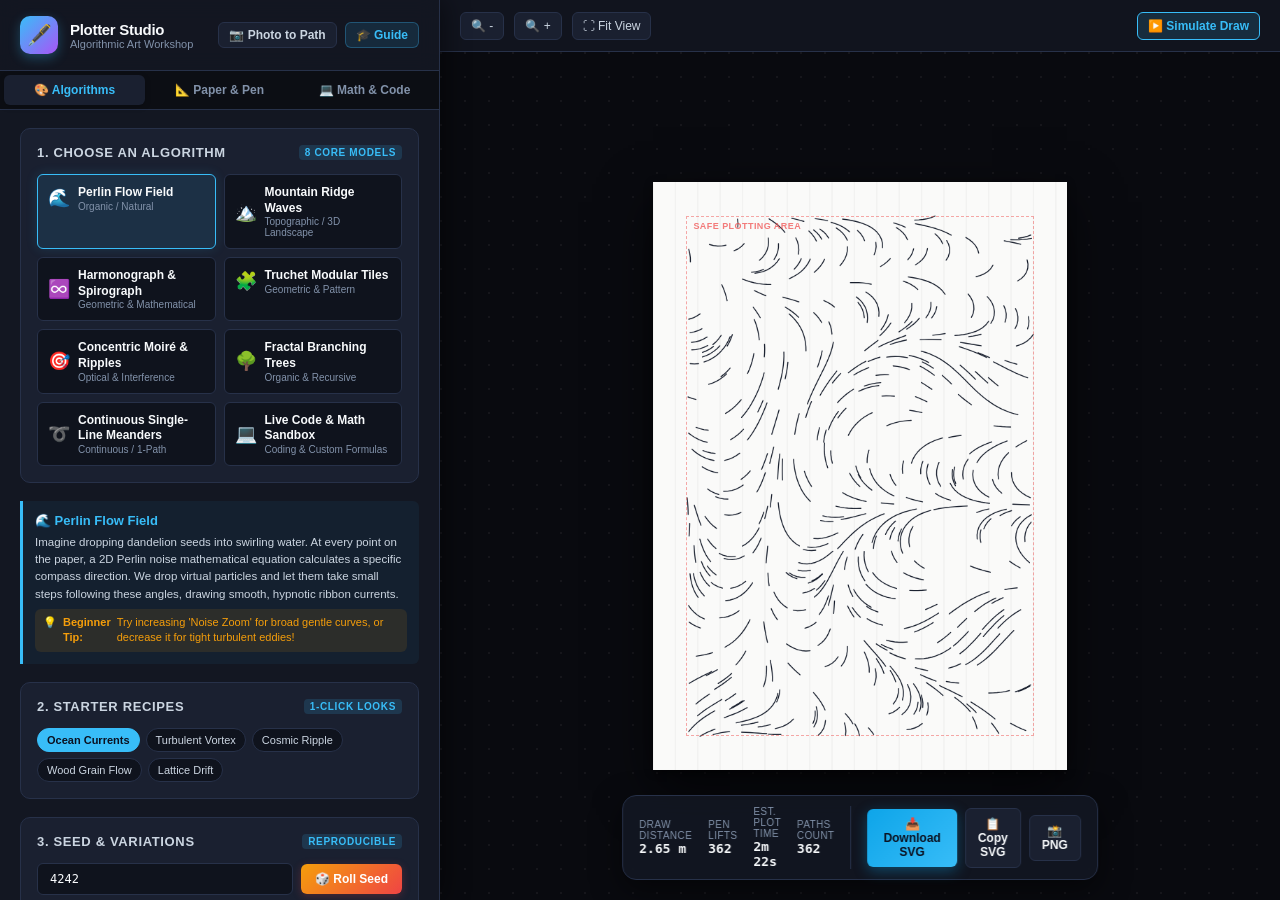
==== index.html @ 2bc9e40a "Add Algorithmic Pen Plotter Art Studio web app for workshop" ====
<!DOCTYPE html>
<html lang="en">
<head>
  <meta charset="UTF-8">
  <meta name="viewport" content="width=device-width, initial-scale=1.0">
  <title>Pen Plotter Studio - Algorithmic Generative Art Workshop</title>
  <link rel="stylesheet" href="styles.css">
  <link rel="icon" href="data:image/svg+xml,<svg xmlns='http://www.w3.org/2000/svg' viewBox='0 0 100 100'><text y='.9em' font-size='90'>🖋️</text></svg>">
</head>
<body>

  <!-- =========================================================================
       SIDEBAR CONTROLS
       ========================================================================= -->
  <aside class="sidebar">
    <div class="sidebar-header">
      <div class="logo-area">
        <div class="logo-icon">🖋️</div>
        <div class="logo-text">
          <h1>Plotter Studio</h1>
          <p>Algorithmic Art Workshop</p>
        </div>
      </div>
      <div class="header-actions">
        <a href="image_to_path.html" class="btn-guide" style="text-decoration: none; color: var(--text-secondary); border-color: var(--border-color); background: var(--bg-card);" title="Switch to Photo / Raster Vectorizer">
          <span>📷 Photo to Path</span>
        </a>
        <button class="btn-guide" id="btnOpenGuide" title="View Workshop Guide & Plotter Instructions">
          <span>🎓 Guide</span>
        </button>
      </div>
    </div>

    <!-- Tab navigation -->
    <nav class="sidebar-tabs">
      <button class="tab-btn active" data-tab="tab-algorithms">
        <span>🎨 Algorithms</span>
      </button>
      <button class="tab-btn" data-tab="tab-setup">
        <span>📐 Paper & Pen</span>
      </button>
      <button class="tab-btn" data-tab="tab-code">
        <span>💻 Math & Code</span>
      </button>
    </nav>

    <div class="sidebar-content">

      <!-- =====================================================================
           TAB 1: ALGORITHMS & PRESETS
           ===================================================================== -->
      <div class="tab-pane active" id="tab-algorithms">

        <!-- Algorithm Grid Selection -->
        <div class="control-section">
          <div class="section-title">
            <span>1. Choose an Algorithm</span>
            <span class="badge">8 Core Models</span>
          </div>
          <div class="algo-grid" id="algoGrid">
            <!-- Populated dynamically by app.js -->
          </div>
        </div>

        <!-- Algorithm Info Box -->
        <div class="algo-info-box" id="algoInfoBox">
          <div class="algo-info-header">
            <div class="algo-info-title" id="algoInfoTitle">🌊 Perlin Flow Field</div>
          </div>
          <p class="algo-info-desc" id="algoInfoDesc">
            Trace hundreds of particles drifting through an invisible fluid river or wind current.
          </p>
          <div class="algo-tip" id="algoInfoTip">
            💡 <b>Beginner Tip:</b> Try increasing 'Noise Zoom' for broad gentle curves!
          </div>
        </div>

        <!-- Starter Presets / Recipes -->
        <div class="control-section">
          <div class="section-title">
            <span>2. Starter Recipes</span>
            <span class="badge">1-Click Looks</span>
          </div>
          <div class="preset-bar">
            <div class="preset-pills" id="presetPills">
              <!-- Populated dynamically by app.js -->
            </div>
          </div>
        </div>

        <!-- Random Seed Bar -->
        <div class="control-section">
          <div class="section-title">
            <span>3. Seed & Variations</span>
            <span class="badge">Reproducible</span>
          </div>
          <div class="seed-bar">
            <div class="seed-input-wrapper">
              <input type="text" class="seed-input" id="seedInput" value="4242" title="Unique seed number">
            </div>
            <button class="btn-random" id="btnRandomSeed" title="Roll a new random variation (Shortcut: Spacebar)">
              <span>🎲 Roll Seed</span>
            </button>
          </div>
        </div>

        <!-- Dynamic Parameter Sliders -->
        <div class="control-section">
          <div class="section-title">
            <span>4. Customize Parameters</span>
            <span class="badge">Live Tweak</span>
          </div>
          <div class="param-group" id="paramContainer">
            <!-- Populated dynamically by app.js -->
          </div>
        </div>

      </div>

      <!-- =====================================================================
           TAB 2: PAPER & PEN HARDWARE SETUP
           ===================================================================== -->
      <div class="tab-pane" id="tab-setup">

        <div class="control-section">
          <div class="section-title">
            <span>Physical Paper Dimensions</span>
            <span class="badge">Hardware Specs</span>
          </div>
          <div class="param-group">
            <div class="param-item">
              <label class="param-label">Paper Size Format</label>
              <select class="param-select" id="paperSelect">
                <!-- Populated dynamically -->
              </select>
            </div>
            <div class="param-item">
              <label class="param-label">Paper Orientation</label>
              <select class="param-select" id="orientationSelect">
                <option value="portrait" selected>Portrait (Vertical)</option>
                <option value="landscape">Landscape (Horizontal)</option>
              </select>
            </div>
            <div class="param-item">
              <div class="param-header">
                <label class="param-label" title="Protects your plotter clips from being hit by the pen head">
                  Safe Margin (Clips Clearance)
                </label>
                <span class="param-value" id="marginVal">12 mm</span>
              </div>
              <input type="range" id="marginSlider" min="4" max="30" step="1" value="12">
            </div>
            <div class="param-item">
              <label class="param-label">Paper Color / Stock Preview</label>
              <select class="param-select" id="paperColorSelect">
                <option value="white" selected>Heavy White Bristol Paper</option>
                <option value="cream">Warm Cream Moleskine</option>
                <option value="black">Charcoal Black Heavy Cardstock</option>
                <option value="kraft">Natural Kraft Cardboard</option>
                <option value="indigo">Midnight Blueprint Indigo</option>
              </select>
            </div>
          </div>
        </div>

        <div class="control-section">
          <div class="section-title">
            <span>Pen Selection & Stroke Preview</span>
            <span class="badge">Drawing Ink</span>
          </div>
          <div class="param-group">
            <div class="param-item">
              <label class="param-label">Pen 1 (Primary Pen)</label>
              <select class="param-select" id="pen1Select">
                <option value="micron_black" selected>Sakura Micron 0.3mm (Black)</option>
                <option value="gelly_white">Gelly Roll 0.5mm (White Gel)</option>
                <option value="metallic_gold">Metallic Gold Gel 0.4mm</option>
                <option value="fountain_blue">Prussian Blue Fountain Pen</option>
                <option value="crimson_red">Vivid Crimson Sharpie</option>
                <option value="cyan_fine">Electric Cyan Fine 0.3mm</option>
              </select>
            </div>
            <div class="param-item">
              <label class="param-label">Pen 2 (Accent Pen / Dual-Layer)</label>
              <select class="param-select" id="pen2Select">
                <option value="crimson_red" selected>Vivid Crimson Sharpie</option>
                <option value="metallic_gold">Metallic Gold Gel 0.4mm</option>
                <option value="cyan_fine">Electric Cyan Fine 0.3mm</option>
                <option value="gelly_white">Gelly Roll 0.5mm (White Gel)</option>
                <option value="fountain_blue">Prussian Blue Fountain Pen</option>
                <option value="micron_black">Sakura Micron 0.3mm (Black)</option>
              </select>
            </div>
          </div>
        </div>

        <div class="control-section">
          <div class="section-title">
            <span>Plotter Path Optimization</span>
            <span class="badge">AxiDraw Speedup</span>
          </div>
          <div class="param-checkbox-row">
            <label class="param-label" title="Greedy TSP nearest-neighbor sorting cuts pen-up travel time by up to 50%">
              ⚡ TSP Path Optimization (Sort Nearest)
            </label>
            <label class="switch">
              <input type="checkbox" id="optimizePathsToggle" checked>
              <span class="slider-switch"></span>
            </label>
          </div>
          <p style="font-size: 11px; color: var(--text-muted); line-height: 1.4;">
            When enabled, disconnected lines are reordered so the pen always moves to the closest line next, and paths are reversed when drawing from the tail is faster.
          </p>
        </div>

        <div class="control-section">
          <div class="section-title">
            <span>Switch to Image Studio</span>
          </div>
          <p style="font-size: 11.5px; color: var(--text-secondary); line-height: 1.5;">
            Want to vectorize a portrait or photo into continuous squiggles instead of purely generative math?
          </p>
          <a href="image_to_path.html" class="btn-secondary" style="text-decoration: none; justify-content: center;">
            📷 Open Image-to-Path Studio
          </a>
        </div>

      </div>

      <!-- =====================================================================
           TAB 3: MATH & CODE PEEK
           ===================================================================== -->
      <div class="tab-pane" id="tab-code">
        <div class="control-section">
          <div class="section-title">
            <span>Algorithm Logic & Formula</span>
            <span class="badge">JavaScript</span>
          </div>
          <p style="font-size: 12px; color: var(--text-secondary); line-height: 1.5;">
            Every generative artwork is produced by mathematical rules executed repeatedly in loops. Here is the core logic running your selected algorithm:
          </p>
          <div class="code-preview-box" id="algoCodeSnippet">
// Algorithm formula
          </div>
        </div>

        <div class="control-section">
          <div class="section-title">
            <span>The Generative Recipe</span>
          </div>
          <div style="font-size: 12px; color: var(--text-secondary); line-height: 1.6; display: flex; flex-direction: column; gap: 8px;">
            <div><b>1. Deterministic Seeds:</b> Generative art uses pseudo-random numbers seeded by a specific number (like <code>4242</code>). Every time you use that seed, the math reproduces the exact same strokes.</div>
            <div><b>2. Vector Polylines:</b> Instead of raster pixels, pen plotters only understand continuous coordinate points: <code>[{x: 10, y: 15}, {x: 12, y: 18}, ...]</code>.</div>
            <div><b>3. Physical Constraints:</b> Unlike screens, physical pens have friction, paper absorbs ink, and pen lifts take mechanical time. Algorithms with fewer lifts plot faster and cleaner!</div>
          </div>
        </div>
      </div>

    </div>
  </aside>

  <!-- =========================================================================
       MAIN VIEWPORT & CANVAS
       ========================================================================= -->
  <main class="main-viewport">

    <!-- Top Viewport Toolbar -->
    <header class="top-toolbar">
      <div class="toolbar-group">
        <button class="toolbar-btn" id="btnZoomOut" title="Zoom Out">🔍 -</button>
        <button class="toolbar-btn" id="btnZoomIn" title="Zoom In">🔍 +</button>
        <button class="toolbar-btn" id="btnZoomFit" title="Fit to Screen (Shortcut: F)">⛶ Fit View</button>
      </div>

      <div class="toolbar-group">
        <button class="toolbar-btn" id="btnSimToggle" style="background: rgba(56, 189, 248, 0.15); border-color: var(--primary); color: var(--primary); font-weight: 700;">
          <span>▶️ Simulate Draw</span>
        </button>
      </div>
    </header>

    <!-- Canvas Pan/Zoom Wrapper -->
    <div class="canvas-wrapper" id="canvasWrapper">
      <div class="paper-sheet" id="paperSheet">
        <canvas id="artCanvas"></canvas>
        <div class="margin-overlay" id="marginOverlay"></div>
      </div>
    </div>

    <!-- Floating Plotter Simulation Panel (Hidden by default) -->
    <div class="simulator-panel" id="simulatorPanel" style="display: none;">
      <div class="sim-header">
        <div class="sim-title">
          <span>🤖 Pen Plotter Simulator</span>
        </div>
        <button class="modal-close" onclick="document.getElementById('simulatorPanel').style.display='none'">✕</button>
      </div>

      <div class="sim-controls">
        <button class="sim-btn play-btn" id="simPlayBtn" title="Play / Pause">▶</button>
        <button class="sim-btn" id="simStopBtn" title="Reset">⏹</button>
        <select class="param-select" id="simSpeedSelect" style="width: auto; padding: 4px 8px;">
          <option value="1">1x Speed</option>
          <option value="2">2x Speed</option>
          <option value="5" selected>5x Speed</option>
          <option value="10">10x Speed</option>
          <option value="25">25x Speed</option>
        </select>
      </div>

      <input type="range" class="sim-scrubber" id="simScrubber" min="0" max="100" value="0">

      <div class="sim-status">
        <span id="simPenState" style="color: #10b981; font-weight: 600;">PEN READY</span>
        <span id="simCoords" style="font-family: monospace;">X: 0.0mm Y: 0.0mm</span>
      </div>
    </div>

    <!-- Bottom Floating Plotter Diagnostics & Actions Bar -->
    <div class="bottom-dock">
      <div class="plot-stats">
        <div class="stat-item">
          <span class="stat-label">Draw Distance</span>
          <span class="stat-val" id="statDistance">0.0 m</span>
        </div>
        <div class="stat-item">
          <span class="stat-label">Pen Lifts</span>
          <span class="stat-val" id="statLifts">0</span>
        </div>
        <div class="stat-item">
          <span class="stat-label">Est. Plot Time</span>
          <span class="stat-val" id="statTime">0s</span>
        </div>
        <div class="stat-item">
          <span class="stat-label">Paths Count</span>
          <span class="stat-val" id="statPaths">0</span>
        </div>
      </div>

      <div class="plot-actions">
        <button class="btn-primary" id="btnDownloadSVG" title="Download clean vector SVG with exact millimeter dimensions for AxiDraw / Inkscape">
          <span>📥 Download SVG</span>
        </button>
        <button class="btn-secondary" id="btnCopySVG" title="Copy raw SVG markup to paste into Inkscape or Illustrator">
          <span>📋 Copy SVG</span>
        </button>
        <button class="btn-secondary" id="btnDownloadPNG" title="Download snapshot image for workshop submission">
          <span>📸 PNG</span>
        </button>
      </div>
    </div>

  </main>

  <!-- =========================================================================
       WORKSHOP GUIDE & AXIDRAW CHEATSHEET MODAL
       ========================================================================= -->
  <div class="modal-overlay" id="guideModal">
    <div class="modal-card">
      <div class="modal-header">
        <div class="modal-title">
          <span>🎓 Workshop Guide & Pen Plotter Cheatsheet</span>
        </div>
        <button class="modal-close" id="btnCloseGuide">✕</button>
      </div>
      <div class="modal-body">

        <h3>🌟 What is Algorithmic Generative Art?</h3>
        <p>
          Generative art is art made by a collaboration between a human artist and an autonomous system (an algorithm). Instead of manually drawing individual lines, you design the <b>rules</b>, <b>mathematical formulas</b>, and <b>random variations</b>. The computer computes thousands of coordinate points, and a mechanical pen plotter physically draws the artwork with real ink on paper!
        </p>

        <h3>🖋️ The 4 Steps: From Screen to Physical Paper</h3>
        <div style="display: flex; flex-direction: column; gap: 10px;">
          <div class="guide-step-card">
            <div class="guide-step-num">1</div>
            <div>
              <b>Choose & Tweak Your Algorithm:</b> Pick an algorithm on the left sidebar (Flow Fields, Mountain Ridges, Harmonographs, etc.). Tweak the sliders, test starter recipes, and hit <b>🎲 Roll Seed</b> until you love the composition.
            </div>
          </div>
          <div class="guide-step-card">
            <div class="guide-step-num">2</div>
            <div>
              <b>Check Plotter Safety Margins:</b> Keep the <i>Safe Margin</i> at 12mm or higher. This ensures the pen head never bumps into the metal binder clips holding your paper to the board!
            </div>
          </div>
          <div class="guide-step-card">
            <div class="guide-step-num">3</div>
            <div>
              <b>Simulate the Draw:</b> Click <b>▶️ Simulate Draw</b> to watch the virtual pen move across your page. Look out for pen lifts and total distance.
            </div>
          </div>
          <div class="guide-step-card">
            <div class="guide-step-num">4</div>
            <div>
              <b>Download SVG & Plot:</b> Click <b>📥 Download SVG</b>. Open the SVG in <b>Inkscape</b>, connect your AxiDraw or plotter via USB, select <i>Extensions > AxiDraw > Plot</i>, and watch your code come to life in physical ink!
            </div>
          </div>
        </div>

        <h3>💡 3 Golden Rules for Pen Plotting Beginners</h3>
        <ul>
          <li><b>No Fills, Only Strokes:</b> A pen plotter cannot paint solid fills like a desktop printer. Shading is achieved by dense parallel lines, cross-hatching, or tight squiggles.</li>
          <li><b>Mind the Pen Bleed:</b> If a line stops for too long or overlaps repeatedly, wet ink can bleed through paper. Our TSP Path Optimizer eliminates duplicate visits!</li>
          <li><b>Test Your Pen Height First:</b> When clamping your pen (Sakura Micron, gel pen, or fountain pen), ensure the pen tip sits ~3mm above the paper when raised, and rests gently on paper when lowered.</li>
        </ul>

        <h3>🚀 Recommended Pens & Papers</h3>
        <ul>
          <li><b>Best Pens:</b> Sakura Pigma Micron (0.3mm or 0.5mm), Uni-ball Signo Broad (White or Metallic Gold), Pilot G2 Gel.</li>
          <li><b>Best Paper:</b> Bristol Board (Smooth), Heavy Cardstock (250+ gsm), or Clairefontaine archival sketch paper.</li>
        </ul>

      </div>
    </div>
  </div>

  <!-- Scripts -->
  <script src="js/noise.js"></script>
  <script src="js/algorithms.js"></script>
  <script src="js/plotter.js"></script>
  <script src="js/simulator.js"></script>
  <script src="js/app.js"></script>
</body>
</html>
---- styles.css ----
:root {
  --bg-app: #0c0e14;
  --bg-sidebar: #131722;
  --bg-card: #1a2030;
  --bg-card-hover: #222b40;
  --bg-input: #0f131d;
  --border-color: #273149;
  --border-focus: #38bdf8;
  
  --text-main: #f8fafc;
  --text-secondary: #cbd5e1;
  --text-muted: #8292aa;
  
  --primary: #38bdf8;
  --primary-hover: #0ea5e9;
  --accent-cyan: #06b6d4;
  --accent-purple: #a855f7;
  --accent-rose: #f43f5e;
  --accent-amber: #f59e0b;
  --accent-emerald: #10b981;
  
  --sidebar-width: 440px;
  --radius-sm: 6px;
  --radius-md: 10px;
  --radius-lg: 14px;
  --shadow-lg: 0 10px 25px -5px rgba(0, 0, 0, 0.5), 0 8px 10px -6px rgba(0, 0, 0, 0.5);
}

* {
  box-sizing: border-box;
  margin: 0;
  padding: 0;
  -webkit-font-smoothing: antialiased;
}

body {
  font-family: -apple-system, BlinkMacSystemFont, "Segoe UI", Roboto, Inter, Helvetica, Arial, sans-serif;
  background-color: var(--bg-app);
  color: var(--text-main);
  height: 100vh;
  display: flex;
  overflow: hidden;
}

/* Scrollbar */
::-webkit-scrollbar {
  width: 6px;
  height: 6px;
}
::-webkit-scrollbar-track {
  background: var(--bg-app);
}
::-webkit-scrollbar-thumb {
  background: var(--border-color);
  border-radius: 3px;
}
::-webkit-scrollbar-thumb:hover {
  background: var(--text-muted);
}

/* =========================================================================
   SIDEBAR
   ========================================================================= */
.sidebar {
  width: var(--sidebar-width);
  min-width: 380px;
  max-width: 500px;
  height: 100vh;
  background: var(--bg-sidebar);
  border-right: 1px solid var(--border-color);
  display: flex;
  flex-direction: column;
  z-index: 20;
  box-shadow: 4px 0 24px rgba(0, 0, 0, 0.45);
}

.sidebar-header {
  padding: 16px 20px;
  background: rgba(19, 23, 34, 0.95);
  backdrop-filter: blur(10px);
  border-bottom: 1px solid var(--border-color);
  display: flex;
  align-items: center;
  justify-content: space-between;
}

.logo-area {
  display: flex;
  align-items: center;
  gap: 12px;
}

.logo-icon {
  width: 38px;
  height: 38px;
  background: linear-gradient(135deg, #38bdf8, #a855f7);
  border-radius: var(--radius-md);
  display: flex;
  align-items: center;
  justify-content: center;
  font-size: 20px;
  box-shadow: 0 4px 12px rgba(56, 189, 248, 0.3);
}

.logo-text h1 {
  font-size: 15px;
  font-weight: 700;
  letter-spacing: -0.02em;
  color: var(--text-main);
}

.logo-text p {
  font-size: 11px;
  color: var(--text-muted);
}

.header-actions {
  display: flex;
  align-items: center;
  gap: 8px;
}

.btn-guide {
  background: rgba(56, 189, 248, 0.12);
  color: var(--primary);
  border: 1px solid rgba(56, 189, 248, 0.3);
  padding: 5px 10px;
  border-radius: var(--radius-sm);
  font-size: 12px;
  font-weight: 600;
  cursor: pointer;
  display: flex;
  align-items: center;
  gap: 5px;
  transition: all 0.2s ease;
}

.btn-guide:hover {
  background: rgba(56, 189, 248, 0.22);
  border-color: var(--primary);
}

/* Sidebar navigation tabs */
.sidebar-tabs {
  display: flex;
  background: var(--bg-app);
  border-bottom: 1px solid var(--border-color);
  padding: 4px;
  gap: 4px;
}

.tab-btn {
  flex: 1;
  background: transparent;
  border: none;
  color: var(--text-muted);
  font-size: 12px;
  font-weight: 600;
  padding: 8px 12px;
  border-radius: var(--radius-sm);
  cursor: pointer;
  display: flex;
  align-items: center;
  justify-content: center;
  gap: 6px;
  transition: all 0.2s ease;
}

.tab-btn:hover {
  color: var(--text-main);
  background: rgba(255, 255, 255, 0.04);
}

.tab-btn.active {
  background: var(--bg-card);
  color: var(--primary);
  box-shadow: 0 2px 6px rgba(0, 0, 0, 0.2);
}

/* Sidebar Scroll Content */
.sidebar-content {
  flex: 1;
  overflow-y: auto;
  padding: 18px 20px;
  display: flex;
  flex-direction: column;
  gap: 20px;
}

.tab-pane {
  display: none;
  flex-direction: column;
  gap: 18px;
}

.tab-pane.active {
  display: flex;
}

/* Section Cards */
.control-section {
  background: var(--bg-card);
  border: 1px solid var(--border-color);
  border-radius: var(--radius-md);
  padding: 16px;
  display: flex;
  flex-direction: column;
  gap: 14px;
}

.section-title {
  font-size: 13px;
  font-weight: 700;
  text-transform: uppercase;
  letter-spacing: 0.05em;
  color: var(--text-secondary);
  display: flex;
  align-items: center;
  justify-content: space-between;
}

.section-title span.badge {
  font-size: 10px;
  padding: 2px 6px;
  border-radius: 4px;
  font-weight: 700;
  background: rgba(56, 189, 248, 0.15);
  color: var(--primary);
}

/* Algorithm selector cards */
.algo-grid {
  display: grid;
  grid-template-columns: repeat(2, 1fr);
  gap: 8px;
}

.algo-card {
  background: var(--bg-input);
  border: 1px solid var(--border-color);
  border-radius: var(--radius-sm);
  padding: 10px;
  cursor: pointer;
  display: flex;
  flex-direction: column;
  gap: 4px;
  transition: all 0.2s ease;
  position: relative;
  text-align: left;
}

.algo-card:hover {
  background: var(--bg-card-hover);
  border-color: rgba(56, 189, 248, 0.4);
}

.algo-card.active {
  background: rgba(56, 189, 248, 0.1);
  border-color: var(--primary);
  box-shadow: 0 0 12px rgba(56, 189, 248, 0.15);
}

.algo-card-top {
  display: flex;
  align-items: center;
  gap: 8px;
}

.algo-card-icon {
  font-size: 18px;
}

.algo-card-name {
  font-size: 12px;
  font-weight: 600;
  color: var(--text-main);
  line-height: 1.3;
}

.algo-card-category {
  font-size: 10px;
  color: var(--text-muted);
}

/* Algorithm Banner Info Box */
.algo-info-box {
  background: rgba(56, 189, 248, 0.06);
  border-left: 3px solid var(--primary);
  border-radius: 0 var(--radius-sm) var(--radius-sm) 0;
  padding: 12px;
  display: flex;
  flex-direction: column;
  gap: 6px;
}

.algo-info-header {
  display: flex;
  align-items: center;
  justify-content: space-between;
}

.algo-info-title {
  font-size: 13px;
  font-weight: 700;
  color: var(--primary);
  display: flex;
  align-items: center;
  gap: 6px;
}

.algo-info-desc {
  font-size: 11.5px;
  line-height: 1.5;
  color: var(--text-secondary);
}

.algo-tip {
  font-size: 11px;
  color: var(--accent-amber);
  background: rgba(245, 158, 11, 0.1);
  padding: 6px 8px;
  border-radius: var(--radius-sm);
  display: flex;
  align-items: flex-start;
  gap: 6px;
  line-height: 1.4;
}

/* Preset Pill Selector */
.preset-bar {
  display: flex;
  flex-direction: column;
  gap: 8px;
}

.preset-pills {
  display: flex;
  flex-wrap: wrap;
  gap: 6px;
}

.preset-pill {
  background: var(--bg-input);
  border: 1px solid var(--border-color);
  color: var(--text-secondary);
  font-size: 11px;
  padding: 5px 9px;
  border-radius: 20px;
  cursor: pointer;
  transition: all 0.2s ease;
  white-space: nowrap;
}

.preset-pill:hover {
  background: var(--bg-card-hover);
  border-color: var(--text-muted);
  color: var(--text-main);
}

.preset-pill.active {
  background: var(--primary);
  color: #0b1120;
  border-color: var(--primary);
  font-weight: 600;
}

/* Seed & Randomizer Bar */
.seed-bar {
  display: flex;
  align-items: center;
  gap: 8px;
}

.seed-input-wrapper {
  flex: 1;
  position: relative;
  display: flex;
  align-items: center;
}

.seed-input {
  width: 100%;
  background: var(--bg-input);
  border: 1px solid var(--border-color);
  color: var(--text-main);
  padding: 8px 12px;
  border-radius: var(--radius-sm);
  font-size: 12px;
  font-family: monospace;
}

.seed-input:focus {
  outline: none;
  border-color: var(--border-focus);
}

.btn-random {
  background: linear-gradient(135deg, #f59e0b, #ef4444);
  color: white;
  border: none;
  padding: 8px 14px;
  border-radius: var(--radius-sm);
  font-size: 12px;
  font-weight: 700;
  cursor: pointer;
  display: flex;
  align-items: center;
  gap: 6px;
  transition: all 0.2s ease;
  box-shadow: 0 2px 8px rgba(239, 68, 68, 0.25);
}

.btn-random:hover {
  transform: translateY(-1px);
  filter: brightness(1.1);
}

.btn-random:active {
  transform: translateY(0);
}

/* Parameter Controls */
.param-group {
  display: flex;
  flex-direction: column;
  gap: 12px;
}

.param-item {
  display: flex;
  flex-direction: column;
  gap: 5px;
}

.param-header {
  display: flex;
  align-items: center;
  justify-content: space-between;
}

.param-label {
  font-size: 12px;
  font-weight: 500;
  color: var(--text-secondary);
  display: flex;
  align-items: center;
  gap: 5px;
}

.param-value {
  font-size: 11px;
  font-family: monospace;
  font-weight: 600;
  color: var(--primary);
  background: var(--bg-input);
  padding: 2px 6px;
  border-radius: 4px;
  border: 1px solid rgba(255, 255, 255, 0.05);
}

/* Custom styled range slider */
input[type="range"] {
  -webkit-appearance: none;
  width: 100%;
  height: 6px;
  background: var(--bg-input);
  border-radius: 3px;
  outline: none;
  border: 1px solid var(--border-color);
}

input[type="range"]::-webkit-slider-thumb {
  -webkit-appearance: none;
  width: 16px;
  height: 16px;
  border-radius: 50%;
  background: var(--primary);
  cursor: pointer;
  border: 2px solid var(--bg-sidebar);
  box-shadow: 0 0 6px rgba(56, 189, 248, 0.6);
  transition: transform 0.1s ease;
}

input[type="range"]::-webkit-slider-thumb:hover {
  transform: scale(1.2);
}

select.param-select {
  width: 100%;
  background: var(--bg-input);
  border: 1px solid var(--border-color);
  color: var(--text-main);
  padding: 8px 10px;
  border-radius: var(--radius-sm);
  font-size: 12px;
  cursor: pointer;
}

select.param-select:focus {
  outline: none;
  border-color: var(--border-focus);
}

/* Checkbox Toggle Switch */
.param-checkbox-row {
  display: flex;
  align-items: center;
  justify-content: space-between;
  padding: 4px 0;
}

.switch {
  position: relative;
  display: inline-block;
  width: 36px;
  height: 20px;
}

.switch input {
  opacity: 0;
  width: 0;
  height: 0;
}

.slider-switch {
  position: absolute;
  cursor: pointer;
  top: 0;
  left: 0;
  right: 0;
  bottom: 0;
  background-color: var(--bg-input);
  border: 1px solid var(--border-color);
  transition: .3s;
  border-radius: 20px;
}

.slider-switch:before {
  position: absolute;
  content: "";
  height: 14px;
  width: 14px;
  left: 2px;
  bottom: 2px;
  background-color: var(--text-muted);
  transition: .3s;
  border-radius: 50%;
}

input:checked + .slider-switch {
  background-color: var(--primary);
  border-color: var(--primary);
}

input:checked + .slider-switch:before {
  transform: translateX(16px);
  background-color: #0b1120;
}

/* Code Snippet Box */
.code-preview-box {
  background: #090c13;
  border: 1px solid var(--border-color);
  border-radius: var(--radius-sm);
  padding: 12px;
  font-family: "SF Mono", Monaco, Consolas, "Liberation Mono", monospace;
  font-size: 11px;
  line-height: 1.6;
  color: #38bdf8;
  overflow-x: auto;
  white-space: pre;
}

/* =========================================================================
   MAIN VIEWPORT & CANVAS
   ========================================================================= */
.main-viewport {
  flex: 1;
  height: 100vh;
  display: flex;
  flex-direction: column;
  background: #090a0f;
  position: relative;
  overflow: hidden;
}

/* Top Toolbar */
.top-toolbar {
  height: 52px;
  background: rgba(19, 23, 34, 0.85);
  backdrop-filter: blur(10px);
  border-bottom: 1px solid var(--border-color);
  display: flex;
  align-items: center;
  justify-content: space-between;
  padding: 0 20px;
  z-index: 15;
}

.toolbar-group {
  display: flex;
  align-items: center;
  gap: 10px;
}

.toolbar-btn {
  background: var(--bg-card);
  border: 1px solid var(--border-color);
  color: var(--text-secondary);
  font-size: 12px;
  padding: 6px 10px;
  border-radius: var(--radius-sm);
  cursor: pointer;
  display: flex;
  align-items: center;
  gap: 6px;
  transition: all 0.2s ease;
}

.toolbar-btn:hover {
  background: var(--bg-card-hover);
  color: var(--text-main);
  border-color: var(--text-muted);
}

.paper-selector, .pen-selector {
  display: flex;
  align-items: center;
  gap: 6px;
  font-size: 12px;
  color: var(--text-muted);
}

.color-dot {
  width: 14px;
  height: 14px;
  border-radius: 50%;
  border: 1px solid rgba(255, 255, 255, 0.3);
  display: inline-block;
}

/* Canvas Container with Pan/Zoom */
.canvas-wrapper {
  flex: 1;
  position: relative;
  overflow: hidden;
  display: flex;
  align-items: center;
  justify-content: center;
  cursor: grab;
  background-image: 
    radial-gradient(circle at 1px 1px, rgba(255, 255, 255, 0.05) 1px, transparent 0);
  background-size: 24px 24px;
}

.canvas-wrapper.panning {
  cursor: grabbing;
}

.paper-sheet {
  position: relative;
  box-shadow: 0 20px 50px rgba(0, 0, 0, 0.6), 0 2px 8px rgba(0, 0, 0, 0.4);
  transition: box-shadow 0.2s ease;
  transform-origin: center center;
}

#artCanvas {
  display: block;
}

/* Margin Indicator Overlay */
.margin-overlay {
  position: absolute;
  pointer-events: none;
  border: 1px dashed rgba(239, 68, 68, 0.45);
}

.margin-overlay::after {
  content: "Safe Plotting Area";
  position: absolute;
  top: 4px;
  left: 6px;
  font-size: 9px;
  font-weight: 700;
  text-transform: uppercase;
  color: rgba(239, 68, 68, 0.7);
  letter-spacing: 0.05em;
}

/* Floating Plotter Diagnostics & Actions Bar */
.bottom-dock {
  position: absolute;
  bottom: 20px;
  left: 50%;
  transform: translateX(-50%);
  background: rgba(19, 23, 34, 0.92);
  backdrop-filter: blur(12px);
  border: 1px solid var(--border-color);
  border-radius: var(--radius-lg);
  padding: 10px 16px;
  display: flex;
  align-items: center;
  gap: 16px;
  box-shadow: 0 10px 30px rgba(0, 0, 0, 0.5);
  z-index: 15;
}

.plot-stats {
  display: flex;
  align-items: center;
  gap: 16px;
  border-right: 1px solid var(--border-color);
  padding-right: 16px;
}

.stat-item {
  display: flex;
  flex-direction: column;
}

.stat-label {
  font-size: 10px;
  text-transform: uppercase;
  color: var(--text-muted);
  letter-spacing: 0.04em;
}

.stat-val {
  font-size: 13px;
  font-weight: 700;
  color: var(--text-main);
  font-family: monospace;
}

.plot-actions {
  display: flex;
  align-items: center;
  gap: 8px;
}

.btn-primary {
  background: linear-gradient(135deg, #0ea5e9, #38bdf8);
  color: #0b1120;
  border: none;
  padding: 8px 16px;
  border-radius: var(--radius-sm);
  font-size: 12px;
  font-weight: 700;
  cursor: pointer;
  display: flex;
  align-items: center;
  gap: 6px;
  box-shadow: 0 4px 14px rgba(14, 165, 233, 0.35);
  transition: all 0.2s ease;
}

.btn-primary:hover {
  transform: translateY(-1px);
  filter: brightness(1.1);
}

.btn-secondary {
  background: var(--bg-card);
  border: 1px solid var(--border-color);
  color: var(--text-main);
  padding: 8px 12px;
  border-radius: var(--radius-sm);
  font-size: 12px;
  font-weight: 600;
  cursor: pointer;
  display: flex;
  align-items: center;
  gap: 6px;
  transition: all 0.2s ease;
}

.btn-secondary:hover {
  background: var(--bg-card-hover);
  border-color: var(--text-muted);
}

/* Simulation Floating Panel */
.simulator-panel {
  position: absolute;
  top: 70px;
  right: 20px;
  width: 320px;
  background: rgba(19, 23, 34, 0.95);
  backdrop-filter: blur(12px);
  border: 1px solid var(--border-color);
  border-radius: var(--radius-md);
  padding: 14px;
  display: flex;
  flex-direction: column;
  gap: 10px;
  box-shadow: var(--shadow-lg);
  z-index: 15;
}

.sim-header {
  display: flex;
  align-items: center;
  justify-content: space-between;
}

.sim-title {
  font-size: 12px;
  font-weight: 700;
  text-transform: uppercase;
  letter-spacing: 0.05em;
  color: var(--primary);
  display: flex;
  align-items: center;
  gap: 6px;
}

.sim-controls {
  display: flex;
  align-items: center;
  gap: 8px;
}

.sim-btn {
  background: var(--bg-input);
  border: 1px solid var(--border-color);
  color: var(--text-main);
  width: 32px;
  height: 32px;
  border-radius: 50%;
  display: flex;
  align-items: center;
  justify-content: center;
  font-size: 14px;
  cursor: pointer;
  transition: all 0.2s ease;
}

.sim-btn:hover {
  background: var(--primary);
  color: #0b1120;
  border-color: var(--primary);
}

.sim-btn.play-btn {
  background: var(--primary);
  color: #0b1120;
  border-color: var(--primary);
}

.sim-scrubber {
  width: 100%;
}

.sim-status {
  font-size: 11px;
  color: var(--text-muted);
  display: flex;
  justify-content: space-between;
}

/* Modal Dialogs */
.modal-overlay {
  display: none;
  position: fixed;
  top: 0;
  left: 0;
  width: 100vw;
  height: 100vh;
  background: rgba(0, 0, 0, 0.75);
  backdrop-filter: blur(6px);
  z-index: 100;
  align-items: center;
  justify-content: center;
}

.modal-overlay.open {
  display: flex;
}

.modal-card {
  width: 90%;
  max-width: 680px;
  max-height: 85vh;
  background: var(--bg-sidebar);
  border: 1px solid var(--border-color);
  border-radius: var(--radius-lg);
  display: flex;
  flex-direction: column;
  box-shadow: 0 25px 60px rgba(0, 0, 0, 0.7);
  overflow: hidden;
  animation: modalFadeIn 0.25s ease-out;
}

@keyframes modalFadeIn {
  from { opacity: 0; transform: scale(0.95); }
  to { opacity: 1; transform: scale(1); }
}

.modal-header {
  padding: 18px 24px;
  background: var(--bg-card);
  border-bottom: 1px solid var(--border-color);
  display: flex;
  align-items: center;
  justify-content: space-between;
}

.modal-title {
  font-size: 16px;
  font-weight: 700;
  display: flex;
  align-items: center;
  gap: 8px;
}

.modal-close {
  background: transparent;
  border: none;
  color: var(--text-muted);
  font-size: 20px;
  cursor: pointer;
  padding: 4px;
}

.modal-close:hover {
  color: var(--text-main);
}

.modal-body {
  padding: 24px;
  overflow-y: auto;
  font-size: 13.5px;
  line-height: 1.6;
  color: var(--text-secondary);
  display: flex;
  flex-direction: column;
  gap: 16px;
}

.modal-body h3 {
  font-size: 15px;
  color: var(--primary);
  margin-top: 8px;
}

.modal-body ul {
  padding-left: 20px;
  display: flex;
  flex-direction: column;
  gap: 6px;
}

.guide-step-card {
  background: var(--bg-card);
  border: 1px solid var(--border-color);
  border-radius: var(--radius-sm);
  padding: 12px 16px;
  display: flex;
  gap: 12px;
  align-items: flex-start;
}

.guide-step-num {
  width: 26px;
  height: 26px;
  background: var(--primary);
  color: #0b1120;
  border-radius: 50%;
  display: flex;
  align-items: center;
  justify-content: center;
  font-weight: 700;
  font-size: 13px;
  flex-shrink: 0;
}

.toast {
  position: fixed;
  bottom: 80px;
  right: 24px;
  background: var(--bg-card);
  border: 1px solid var(--border-focus);
  color: var(--text-main);
  padding: 10px 18px;
  border-radius: var(--radius-sm);
  font-size: 12px;
  font-weight: 600;
  box-shadow: 0 10px 25px rgba(0, 0, 0, 0.5);
  display: flex;
  align-items: center;
  gap: 8px;
  z-index: 110;
  opacity: 0;
  transform: translateY(10px);
  transition: all 0.25s ease;
  pointer-events: none;
}

.toast.show {
  opacity: 1;
  transform: translateY(0);
}
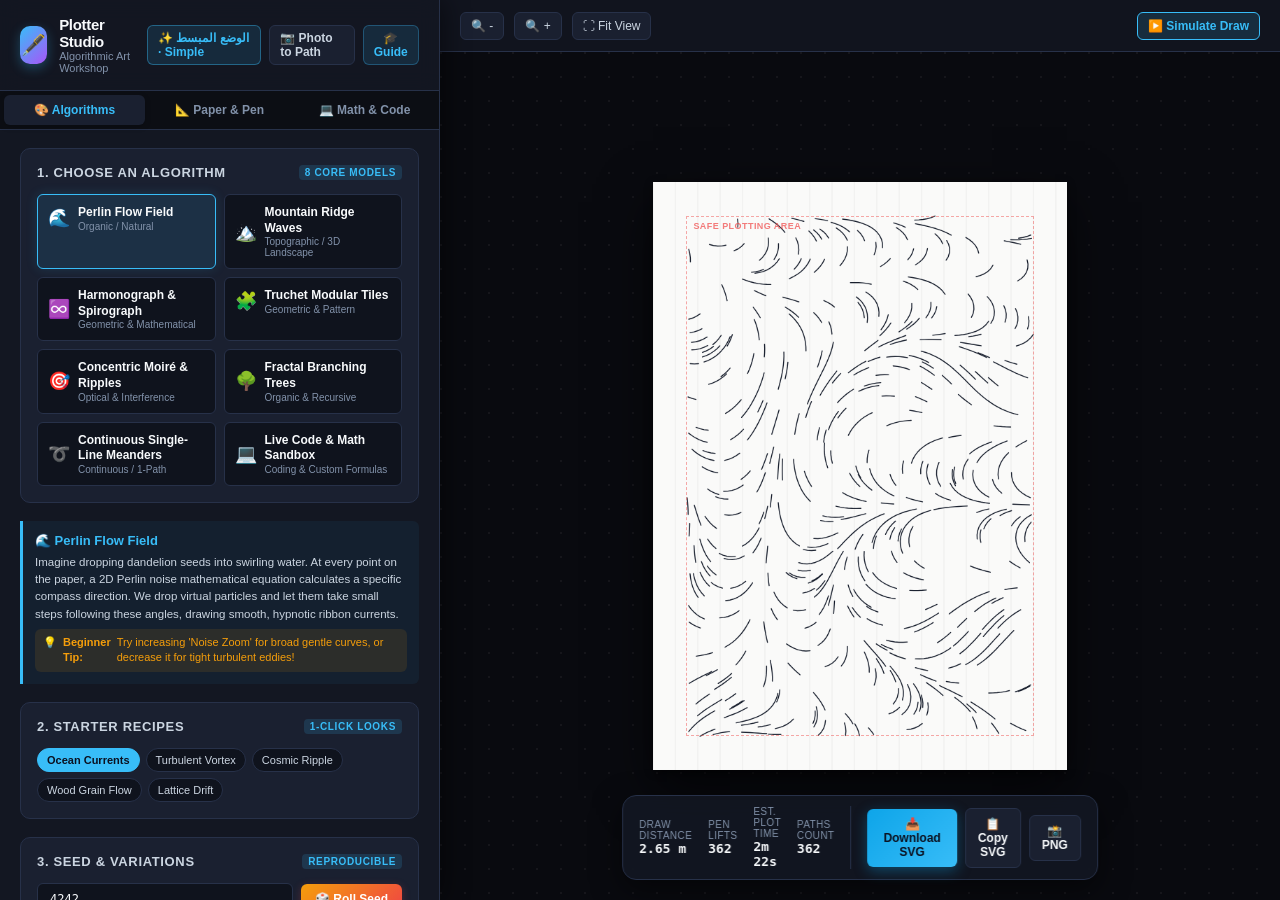
==== commit b9ba1fe6: "Add simplified bilingual (Arabic/English) UI mode for beginners" ====
--- a/index.html
+++ b/index.html
@@ -22,6 +22,9 @@
         </div>
       </div>
       <div class="header-actions">
+        <a href="simple.html" class="btn-guide" style="text-decoration: none; color: #38bdf8; border-color: rgba(56, 189, 248, 0.4); background: rgba(56, 189, 248, 0.12); font-weight: 700;" title="Switch to Simple Bilingual Mode (عربي / EN)">
+          <span>✨ الوضع المبسط · Simple</span>
+        </a>
         <a href="image_to_path.html" class="btn-guide" style="text-decoration: none; color: var(--text-secondary); border-color: var(--border-color); background: var(--bg-card);" title="Switch to Photo / Raster Vectorizer">
           <span>📷 Photo to Path</span>
         </a>
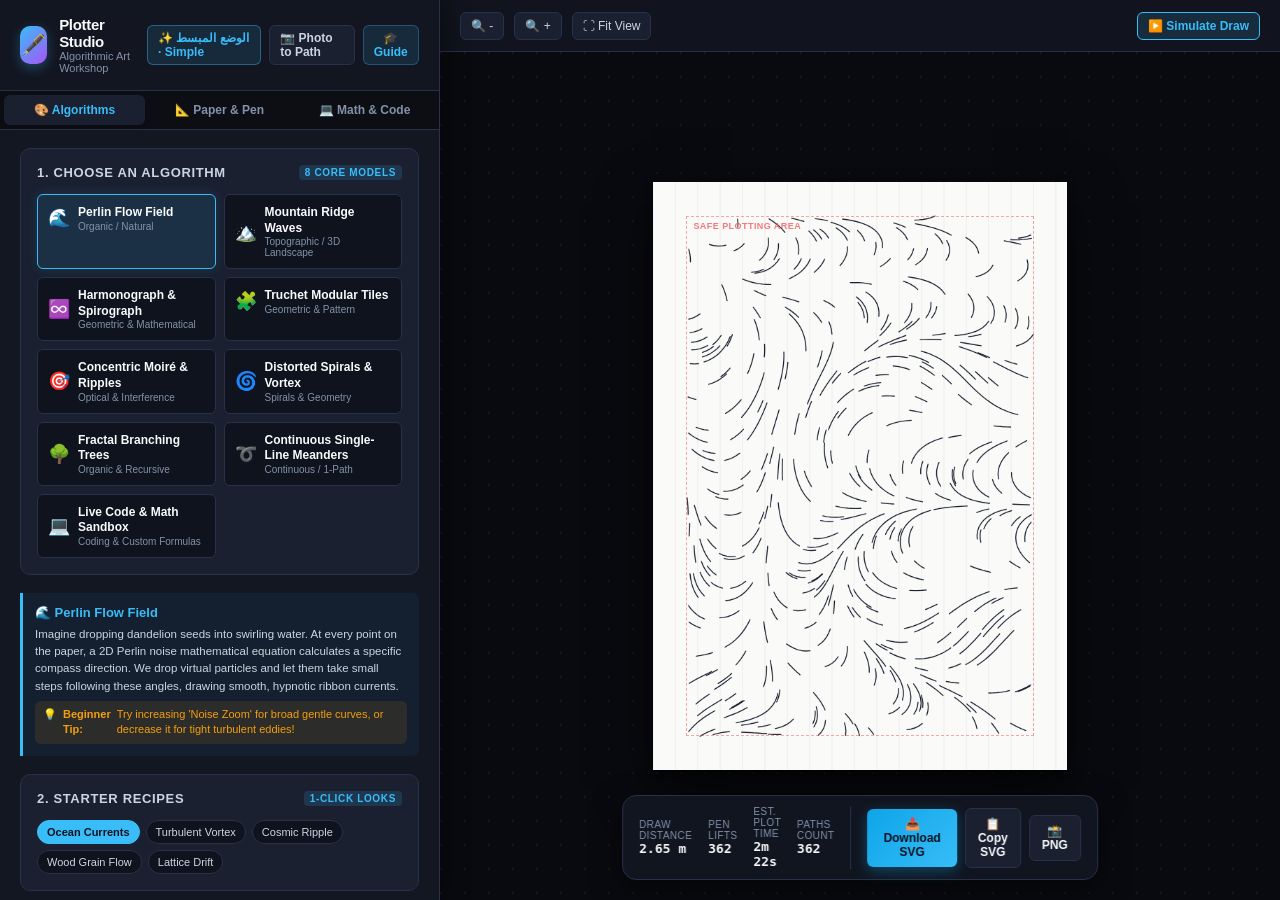
==== commit 97831c22: "Add distorted spirals algorithm, calm drawing speed controls, and canvas centering" ====
--- a/index.html
+++ b/index.html
@@ -303,11 +303,11 @@
         <button class="sim-btn play-btn" id="simPlayBtn" title="Play / Pause">▶</button>
         <button class="sim-btn" id="simStopBtn" title="Reset">⏹</button>
         <select class="param-select" id="simSpeedSelect" style="width: auto; padding: 4px 8px;">
-          <option value="1">1x Speed</option>
-          <option value="2">2x Speed</option>
-          <option value="5" selected>5x Speed</option>
-          <option value="10">10x Speed</option>
-          <option value="25">25x Speed</option>
+          <option value="0.25">🐢 0.25x (Super Slow)</option>
+          <option value="0.5">🐢 0.5x (Slow & Relaxed)</option>
+          <option value="1" selected>🚶 1x (Real Time)</option>
+          <option value="2">🐇 2x Speed</option>
+          <option value="5">⚡ 5x Speed</option>
         </select>
       </div>
 
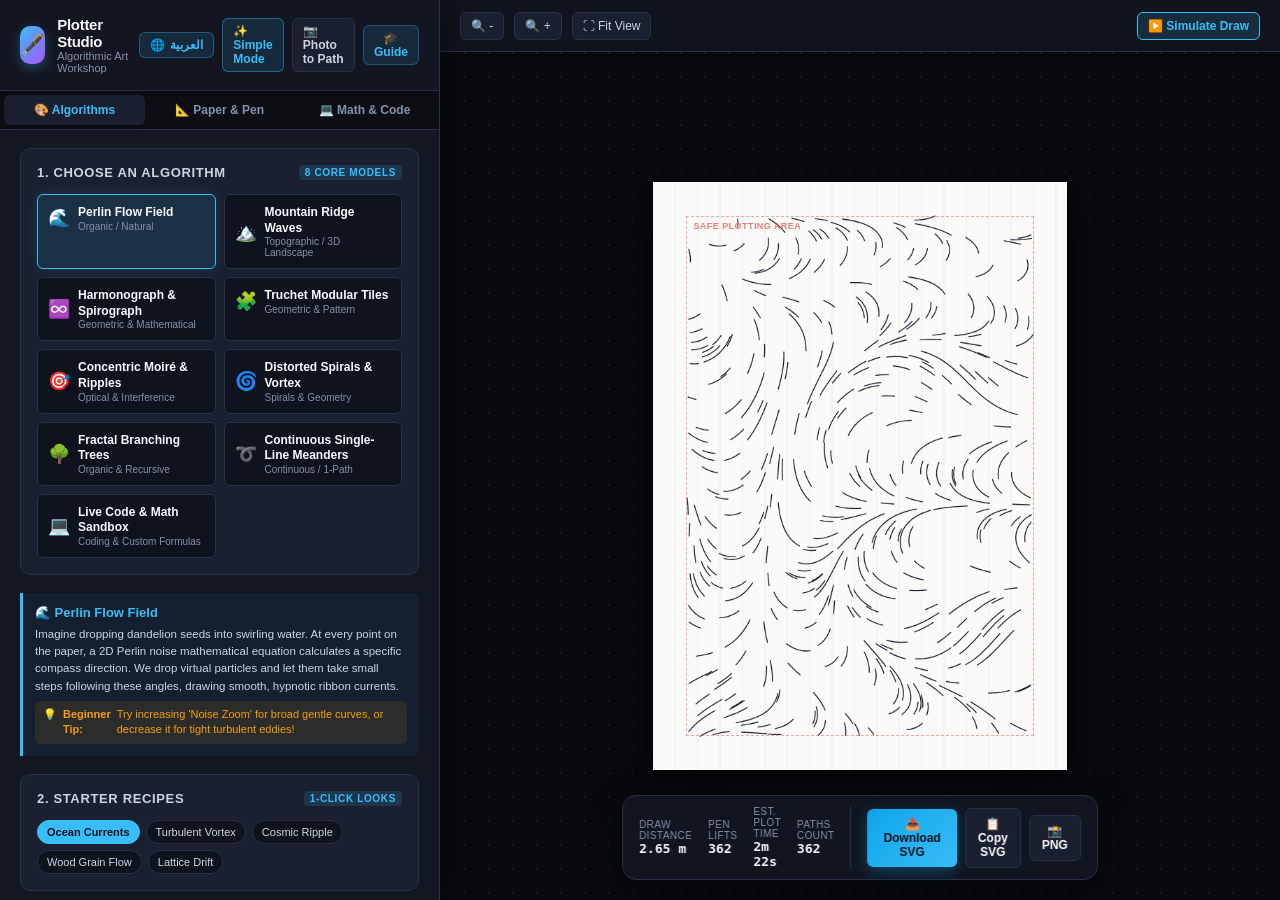
==== commit 785b57c1: "Add full Arabic & English bilingual support to Advanced Studio with synchronized preferences" ====
--- a/index.html
+++ b/index.html
@@ -17,33 +17,37 @@
       <div class="logo-area">
         <div class="logo-icon">🖋️</div>
         <div class="logo-text">
-          <h1>Plotter Studio</h1>
-          <p>Algorithmic Art Workshop</p>
+          <h1 id="logoTitle">Plotter Studio</h1>
+          <p id="logoSub">Algorithmic Art Workshop</p>
         </div>
       </div>
       <div class="header-actions">
-        <a href="simple.html" class="btn-guide" style="text-decoration: none; color: #38bdf8; border-color: rgba(56, 189, 248, 0.4); background: rgba(56, 189, 248, 0.12); font-weight: 700;" title="Switch to Simple Bilingual Mode (عربي / EN)">
-          <span>✨ الوضع المبسط · Simple</span>
+        <button class="btn-guide lang-switch-btn" id="btnLangSwitch" title="Switch Language / تغيير اللغة">
+          <span>🌐</span>
+          <span id="langLabel">العربية</span>
+        </button>
+        <a href="simple.html" class="btn-guide" id="linkSimpleMode" style="text-decoration: none; color: #38bdf8; border-color: rgba(56, 189, 248, 0.4); background: rgba(56, 189, 248, 0.12); font-weight: 700;" title="Switch to Simple Bilingual Mode (عربي / EN)">
+          <span id="txtSimpleLink">✨ الوضع المبسط</span>
         </a>
-        <a href="image_to_path.html" class="btn-guide" style="text-decoration: none; color: var(--text-secondary); border-color: var(--border-color); background: var(--bg-card);" title="Switch to Photo / Raster Vectorizer">
-          <span>📷 Photo to Path</span>
+        <a href="image_to_path.html" class="btn-guide" id="linkPhotoToPath" style="text-decoration: none; color: var(--text-secondary); border-color: var(--border-color); background: var(--bg-card);" title="Switch to Photo / Raster Vectorizer">
+          <span id="txtPhotoLink">📷 Photo</span>
         </a>
         <button class="btn-guide" id="btnOpenGuide" title="View Workshop Guide & Plotter Instructions">
-          <span>🎓 Guide</span>
+          <span id="txtGuideBtn">🎓 Guide</span>
         </button>
       </div>
     </div>
 
     <!-- Tab navigation -->
     <nav class="sidebar-tabs">
-      <button class="tab-btn active" data-tab="tab-algorithms">
-        <span>🎨 Algorithms</span>
+      <button class="tab-btn active" data-tab="tab-algorithms" id="tabBtnAlgorithms">
+        <span id="txtTabAlgorithms">🎨 Algorithms</span>
       </button>
-      <button class="tab-btn" data-tab="tab-setup">
-        <span>📐 Paper & Pen</span>
+      <button class="tab-btn" data-tab="tab-setup" id="tabBtnSetup">
+        <span id="txtTabSetup">📐 Paper & Pen</span>
       </button>
-      <button class="tab-btn" data-tab="tab-code">
-        <span>💻 Math & Code</span>
+      <button class="tab-btn" data-tab="tab-code" id="tabBtnCode">
+        <span id="txtTabCode">💻 Math & Code</span>
       </button>
     </nav>
 
@@ -57,8 +61,8 @@
         <!-- Algorithm Grid Selection -->
         <div class="control-section">
           <div class="section-title">
-            <span>1. Choose an Algorithm</span>
-            <span class="badge">8 Core Models</span>
+            <span id="secAlgoTitle">1. Choose an Algorithm</span>
+            <span class="badge" id="badgeAlgo">8 Core Models</span>
           </div>
           <div class="algo-grid" id="algoGrid">
             <!-- Populated dynamically by app.js -->
@@ -81,8 +85,8 @@
         <!-- Starter Presets / Recipes -->
         <div class="control-section">
           <div class="section-title">
-            <span>2. Starter Recipes</span>
-            <span class="badge">1-Click Looks</span>
+            <span id="secPresetTitle">2. Starter Recipes</span>
+            <span class="badge" id="badgePreset">1-Click Looks</span>
           </div>
           <div class="preset-bar">
             <div class="preset-pills" id="presetPills">
@@ -94,15 +98,15 @@
         <!-- Random Seed Bar -->
         <div class="control-section">
           <div class="section-title">
-            <span>3. Seed & Variations</span>
-            <span class="badge">Reproducible</span>
+            <span id="secSeedTitle">3. Seed & Variations</span>
+            <span class="badge" id="badgeSeed">Reproducible</span>
           </div>
           <div class="seed-bar">
             <div class="seed-input-wrapper">
               <input type="text" class="seed-input" id="seedInput" value="4242" title="Unique seed number">
             </div>
             <button class="btn-random" id="btnRandomSeed" title="Roll a new random variation (Shortcut: Spacebar)">
-              <span>🎲 Roll Seed</span>
+              <span id="txtRollSeed">🎲 Roll Seed</span>
             </button>
           </div>
         </div>
@@ -110,8 +114,8 @@
         <!-- Dynamic Parameter Sliders -->
         <div class="control-section">
           <div class="section-title">
-            <span>4. Customize Parameters</span>
-            <span class="badge">Live Tweak</span>
+            <span id="secParamTitle">4. Customize Parameters</span>
+            <span class="badge" id="badgeParam">Live Tweak</span>
           </div>
           <div class="param-group" id="paramContainer">
             <!-- Populated dynamically by app.js -->
@@ -127,26 +131,26 @@
 
         <div class="control-section">
           <div class="section-title">
-            <span>Physical Paper Dimensions</span>
-            <span class="badge">Hardware Specs</span>
+            <span id="secPaperTitle">Physical Paper Dimensions</span>
+            <span class="badge" id="badgeHardware">Hardware Specs</span>
           </div>
           <div class="param-group">
             <div class="param-item">
-              <label class="param-label">Paper Size Format</label>
+              <label class="param-label" id="lblPaperSize">Paper Size Format</label>
               <select class="param-select" id="paperSelect">
                 <!-- Populated dynamically -->
               </select>
             </div>
             <div class="param-item">
-              <label class="param-label">Paper Orientation</label>
+              <label class="param-label" id="lblOrientation">Paper Orientation</label>
               <select class="param-select" id="orientationSelect">
-                <option value="portrait" selected>Portrait (Vertical)</option>
-                <option value="landscape">Landscape (Horizontal)</option>
+                <option value="portrait" id="optPortrait" selected>Portrait (Vertical)</option>
+                <option value="landscape" id="optLandscape">Landscape (Horizontal)</option>
               </select>
             </div>
             <div class="param-item">
               <div class="param-header">
-                <label class="param-label" title="Protects your plotter clips from being hit by the pen head">
+                <label class="param-label" id="lblMargin" title="Protects your plotter clips from being hit by the pen head">
                   Safe Margin (Clips Clearance)
                 </label>
                 <span class="param-value" id="marginVal">12 mm</span>
@@ -154,7 +158,7 @@
               <input type="range" id="marginSlider" min="4" max="30" step="1" value="12">
             </div>
             <div class="param-item">
-              <label class="param-label">Paper Color / Stock Preview</label>
+              <label class="param-label" id="lblPaperColor">Paper Color / Stock Preview</label>
               <select class="param-select" id="paperColorSelect">
                 <option value="white" selected>Heavy White Bristol Paper</option>
                 <option value="cream">Warm Cream Moleskine</option>
@@ -168,12 +172,12 @@
 
         <div class="control-section">
           <div class="section-title">
-            <span>Pen Selection & Stroke Preview</span>
-            <span class="badge">Drawing Ink</span>
+            <span id="secPenTitle">Pen Selection & Stroke Preview</span>
+            <span class="badge" id="badgePen">Drawing Ink</span>
           </div>
           <div class="param-group">
             <div class="param-item">
-              <label class="param-label">Pen 1 (Primary Pen)</label>
+              <label class="param-label" id="lblPen1">Pen 1 (Primary Pen)</label>
               <select class="param-select" id="pen1Select">
                 <option value="micron_black" selected>Sakura Micron 0.3mm (Black)</option>
                 <option value="gelly_white">Gelly Roll 0.5mm (White Gel)</option>
@@ -184,7 +188,7 @@
               </select>
             </div>
             <div class="param-item">
-              <label class="param-label">Pen 2 (Accent Pen / Dual-Layer)</label>
+              <label class="param-label" id="lblPen2">Pen 2 (Accent Pen / Dual-Layer)</label>
               <select class="param-select" id="pen2Select">
                 <option value="crimson_red" selected>Vivid Crimson Sharpie</option>
                 <option value="metallic_gold">Metallic Gold Gel 0.4mm</option>
@@ -199,11 +203,11 @@
 
         <div class="control-section">
           <div class="section-title">
-            <span>Plotter Path Optimization</span>
-            <span class="badge">AxiDraw Speedup</span>
+            <span id="secOptTitle">Plotter Path Optimization</span>
+            <span class="badge" id="badgeOpt">AxiDraw Speedup</span>
           </div>
           <div class="param-checkbox-row">
-            <label class="param-label" title="Greedy TSP nearest-neighbor sorting cuts pen-up travel time by up to 50%">
+            <label class="param-label" id="lblOpt" title="Greedy TSP nearest-neighbor sorting cuts pen-up travel time by up to 50%">
               ⚡ TSP Path Optimization (Sort Nearest)
             </label>
             <label class="switch">
@@ -211,19 +215,19 @@
               <span class="slider-switch"></span>
             </label>
           </div>
-          <p style="font-size: 11px; color: var(--text-muted); line-height: 1.4;">
+          <p id="descOpt" style="font-size: 11px; color: var(--text-muted); line-height: 1.4;">
             When enabled, disconnected lines are reordered so the pen always moves to the closest line next, and paths are reversed when drawing from the tail is faster.
           </p>
         </div>
 
         <div class="control-section">
           <div class="section-title">
-            <span>Switch to Image Studio</span>
-          </div>
-          <p style="font-size: 11.5px; color: var(--text-secondary); line-height: 1.5;">
+            <span id="secImageTitle">Switch to Image Studio</span>
+          </div>
+          <p id="descImage" style="font-size: 11.5px; color: var(--text-secondary); line-height: 1.5;">
             Want to vectorize a portrait or photo into continuous squiggles instead of purely generative math?
           </p>
-          <a href="image_to_path.html" class="btn-secondary" style="text-decoration: none; justify-content: center;">
+          <a href="image_to_path.html" class="btn-secondary" id="btnImageStudio" style="text-decoration: none; justify-content: center;">
             📷 Open Image-to-Path Studio
           </a>
         </div>
@@ -236,10 +240,10 @@
       <div class="tab-pane" id="tab-code">
         <div class="control-section">
           <div class="section-title">
-            <span>Algorithm Logic & Formula</span>
-            <span class="badge">JavaScript</span>
-          </div>
-          <p style="font-size: 12px; color: var(--text-secondary); line-height: 1.5;">
+            <span id="secCodeTitle">Algorithm Logic & Formula</span>
+            <span class="badge" id="badgeCode">JavaScript</span>
+          </div>
+          <p id="descCode" style="font-size: 12px; color: var(--text-secondary); line-height: 1.5;">
             Every generative artwork is produced by mathematical rules executed repeatedly in loops. Here is the core logic running your selected algorithm:
           </p>
           <div class="code-preview-box" id="algoCodeSnippet">
@@ -249,12 +253,12 @@
 
         <div class="control-section">
           <div class="section-title">
-            <span>The Generative Recipe</span>
-          </div>
-          <div style="font-size: 12px; color: var(--text-secondary); line-height: 1.6; display: flex; flex-direction: column; gap: 8px;">
-            <div><b>1. Deterministic Seeds:</b> Generative art uses pseudo-random numbers seeded by a specific number (like <code>4242</code>). Every time you use that seed, the math reproduces the exact same strokes.</div>
-            <div><b>2. Vector Polylines:</b> Instead of raster pixels, pen plotters only understand continuous coordinate points: <code>[{x: 10, y: 15}, {x: 12, y: 18}, ...]</code>.</div>
-            <div><b>3. Physical Constraints:</b> Unlike screens, physical pens have friction, paper absorbs ink, and pen lifts take mechanical time. Algorithms with fewer lifts plot faster and cleaner!</div>
+            <span id="secRecipeTitle">The Generative Recipe</span>
+          </div>
+          <div id="recipePoints" style="font-size: 12px; color: var(--text-secondary); line-height: 1.6; display: flex; flex-direction: column; gap: 8px;">
+            <div id="recipePoint1"><b>1. Deterministic Seeds:</b> Generative art uses pseudo-random numbers seeded by a specific number (like <code>4242</code>). Every time you use that seed, the math reproduces the exact same strokes.</div>
+            <div id="recipePoint2"><b>2. Vector Polylines:</b> Instead of raster pixels, pen plotters only understand continuous coordinate points: <code>[{x: 10, y: 15}, {x: 12, y: 18}, ...]</code>.</div>
+            <div id="recipePoint3"><b>3. Physical Constraints:</b> Unlike screens, physical pens have friction, paper absorbs ink, and pen lifts take mechanical time. Algorithms with fewer lifts plot faster and cleaner!</div>
           </div>
         </div>
       </div>
@@ -272,12 +276,12 @@
       <div class="toolbar-group">
         <button class="toolbar-btn" id="btnZoomOut" title="Zoom Out">🔍 -</button>
         <button class="toolbar-btn" id="btnZoomIn" title="Zoom In">🔍 +</button>
-        <button class="toolbar-btn" id="btnZoomFit" title="Fit to Screen (Shortcut: F)">⛶ Fit View</button>
+        <button class="toolbar-btn" id="btnZoomFit" title="Fit to Screen (Shortcut: F)"><span id="txtBtnZoomFit">⛶ Fit View</span></button>
       </div>
 
       <div class="toolbar-group">
         <button class="toolbar-btn" id="btnSimToggle" style="background: rgba(56, 189, 248, 0.15); border-color: var(--primary); color: var(--primary); font-weight: 700;">
-          <span>▶️ Simulate Draw</span>
+          <span id="txtSimToggle">▶️ Simulate Draw</span>
         </button>
       </div>
     </header>
@@ -293,8 +297,8 @@
     <!-- Floating Plotter Simulation Panel (Hidden by default) -->
     <div class="simulator-panel" id="simulatorPanel" style="display: none;">
       <div class="sim-header">
-        <div class="sim-title">
-          <span>🤖 Pen Plotter Simulator</span>
+        <div class="sim-title" id="simTitleBox">
+          <span id="txtSimTitle">🤖 Pen Plotter Simulator</span>
         </div>
         <button class="modal-close" onclick="document.getElementById('simulatorPanel').style.display='none'">✕</button>
       </div>
@@ -323,32 +327,32 @@
     <div class="bottom-dock">
       <div class="plot-stats">
         <div class="stat-item">
-          <span class="stat-label">Draw Distance</span>
+          <span class="stat-label" id="lblStatDist">Draw Distance</span>
           <span class="stat-val" id="statDistance">0.0 m</span>
         </div>
         <div class="stat-item">
-          <span class="stat-label">Pen Lifts</span>
+          <span class="stat-label" id="lblStatLifts">Pen Lifts</span>
           <span class="stat-val" id="statLifts">0</span>
         </div>
         <div class="stat-item">
-          <span class="stat-label">Est. Plot Time</span>
+          <span class="stat-label" id="lblStatTime">Est. Plot Time</span>
           <span class="stat-val" id="statTime">0s</span>
         </div>
         <div class="stat-item">
-          <span class="stat-label">Paths Count</span>
+          <span class="stat-label" id="lblStatPaths">Paths Count</span>
           <span class="stat-val" id="statPaths">0</span>
         </div>
       </div>
 
       <div class="plot-actions">
         <button class="btn-primary" id="btnDownloadSVG" title="Download clean vector SVG with exact millimeter dimensions for AxiDraw / Inkscape">
-          <span>📥 Download SVG</span>
+          <span id="txtBtnDownloadSVG">📥 Download SVG</span>
         </button>
         <button class="btn-secondary" id="btnCopySVG" title="Copy raw SVG markup to paste into Inkscape or Illustrator">
-          <span>📋 Copy SVG</span>
+          <span id="txtBtnCopySVG">📋 Copy SVG</span>
         </button>
         <button class="btn-secondary" id="btnDownloadPNG" title="Download snapshot image for workshop submission">
-          <span>📸 PNG</span>
+          <span id="txtBtnDownloadPNG">📸 PNG</span>
         </button>
       </div>
     </div>
@@ -361,12 +365,12 @@
   <div class="modal-overlay" id="guideModal">
     <div class="modal-card">
       <div class="modal-header">
-        <div class="modal-title">
+        <div class="modal-title" id="modalGuideTitle">
           <span>🎓 Workshop Guide & Pen Plotter Cheatsheet</span>
         </div>
         <button class="modal-close" id="btnCloseGuide">✕</button>
       </div>
-      <div class="modal-body">
+      <div class="modal-body" id="modalGuideBody">
 
         <h3>🌟 What is Algorithmic Generative Art?</h3>
         <p>
--- a/styles.css
+++ b/styles.css
@@ -1000,3 +1000,63 @@
   opacity: 1;
   transform: translateY(0);
 }
+
+/* =========================================================================
+   RTL & ARABIC SUPPORT
+   ========================================================================= */
+body[dir="rtl"] {
+  direction: rtl;
+  text-align: right;
+  font-family: -apple-system, BlinkMacSystemFont, "SF Pro Arabic", "Geeza Pro", "Noto Sans Arabic", "Segoe UI", Roboto, sans-serif;
+}
+
+body[dir="rtl"] .sidebar {
+  border-right: none;
+  border-left: 1px solid var(--border-color);
+  box-shadow: -4px 0 24px rgba(0, 0, 0, 0.45);
+}
+
+body[dir="rtl"] .algo-card {
+  text-align: right;
+}
+
+body[dir="rtl"] .algo-info-box {
+  border-left: none;
+  border-right: 3px solid var(--primary);
+  border-radius: var(--radius-sm) 0 0 var(--radius-sm);
+}
+
+body[dir="rtl"] .plot-stats {
+  border-right: none;
+  border-left: 1px solid var(--border-color);
+  padding-right: 0;
+  padding-left: 16px;
+}
+
+body[dir="rtl"] .simulator-panel {
+  right: auto;
+  left: 20px;
+}
+
+body[dir="rtl"] .toast {
+  right: auto;
+  left: 24px;
+}
+
+body[dir="rtl"] .guide-step-card {
+  text-align: right;
+}
+
+.lang-switch-btn {
+  background: rgba(56, 189, 248, 0.12) !important;
+  color: var(--primary) !important;
+  border: 1px solid rgba(56, 189, 248, 0.35) !important;
+  font-weight: 700 !important;
+  display: flex;
+  align-items: center;
+  gap: 5px;
+}
+
+.lang-switch-btn:hover {
+  background: rgba(56, 189, 248, 0.25) !important;
+}
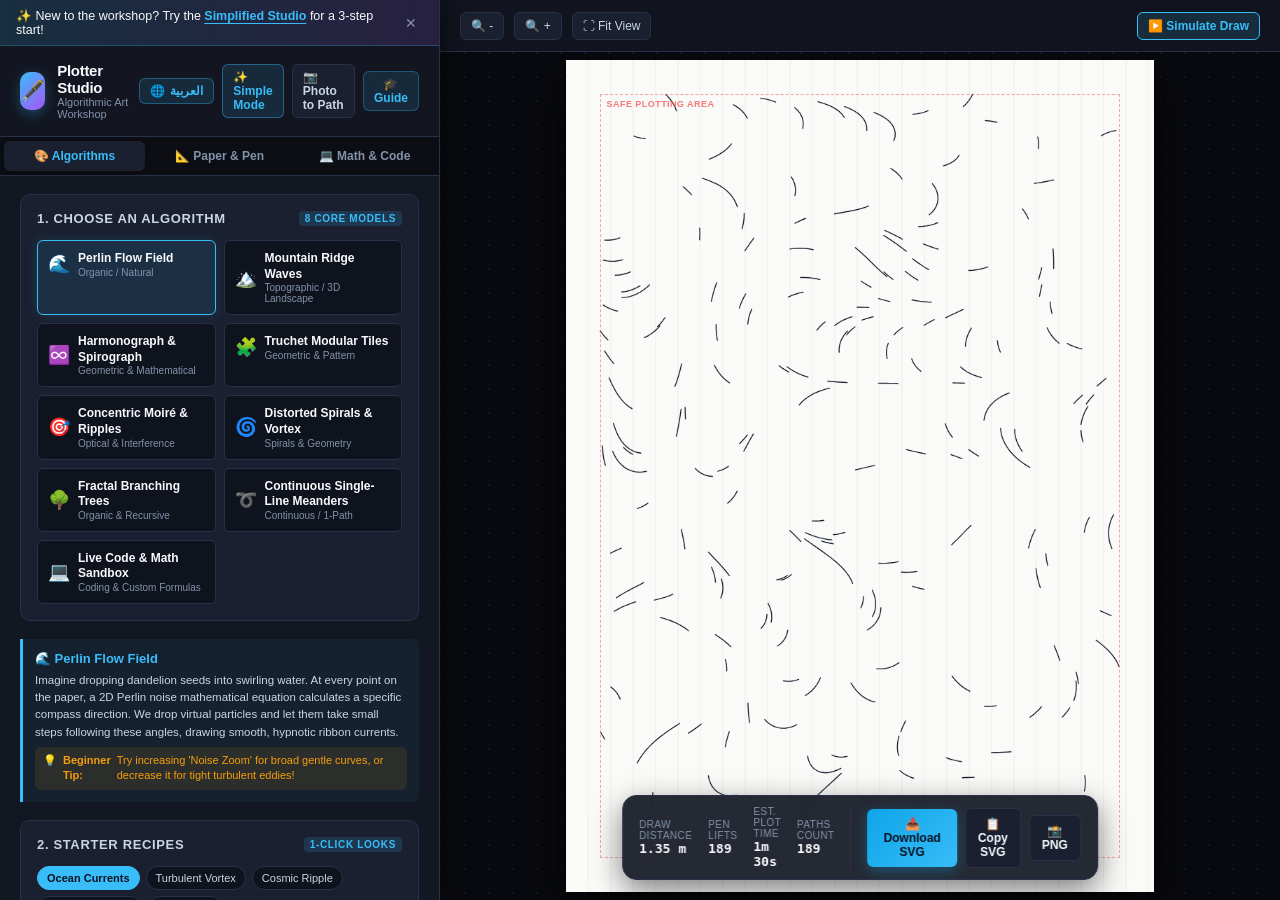
==== commit 914902c9: "Calibrate algorithms for <10min thin A4 plots, add Undo history, PNG export, and debouncing" ====
--- a/index.html
+++ b/index.html
@@ -13,6 +13,12 @@
        SIDEBAR CONTROLS
        ========================================================================= -->
   <aside class="sidebar">
+    <!-- Gentle Beginner Welcome Banner -->
+    <div class="pro-welcome-banner" id="proBanner">
+      <span id="txtProBanner">✨ جديد في الورشة؟ جرّب <a href="simple.html" id="linkToSimple">الاستوديو المبسط</a> بـ ٣ خطوات سهلة!</span>
+      <button class="banner-close-btn" id="btnCloseBanner" title="Dismiss / إغلاق">✕</button>
+    </div>
+
     <div class="sidebar-header">
       <div class="logo-area">
         <div class="logo-icon">🖋️</div>
@@ -108,6 +114,9 @@
             <button class="btn-random" id="btnRandomSeed" title="Roll a new random variation (Shortcut: Spacebar)">
               <span id="txtRollSeed">🎲 Roll Seed</span>
             </button>
+            <button class="btn-icon" id="btnUndoSeed" title="Undo / Previous Seed (↩ تراجع)">
+              <span id="txtUndoSeed">↩</span>
+            </button>
           </div>
         </div>
 
--- a/styles.css
+++ b/styles.css
@@ -74,6 +74,42 @@
   box-shadow: 4px 0 24px rgba(0, 0, 0, 0.45);
 }
 
+/* Beginner Welcome Banner in Pro Mode */
+.pro-welcome-banner {
+  background: linear-gradient(90deg, rgba(56, 189, 248, 0.14), rgba(168, 85, 247, 0.14));
+  border-bottom: 1px solid rgba(56, 189, 248, 0.25);
+  padding: 8px 16px;
+  font-size: 12.5px;
+  color: var(--text-main);
+  display: flex;
+  align-items: center;
+  justify-content: space-between;
+  gap: 10px;
+}
+
+.pro-welcome-banner a {
+  color: var(--primary);
+  font-weight: 700;
+  text-decoration: underline;
+  text-underline-offset: 3px;
+}
+
+.banner-close-btn {
+  background: transparent;
+  border: none;
+  color: var(--text-muted);
+  cursor: pointer;
+  font-size: 14px;
+  padding: 2px 6px;
+  border-radius: var(--radius-sm);
+  transition: all 0.2s ease;
+}
+
+.banner-close-btn:hover {
+  color: var(--text-main);
+  background: rgba(255, 255, 255, 0.1);
+}
+
 .sidebar-header {
   padding: 16px 20px;
   background: rgba(19, 23, 34, 0.95);
@@ -416,6 +452,32 @@
 }
 
 .btn-random:active {
+  transform: translateY(0);
+}
+
+.btn-undo-seed {
+  background: var(--bg-card);
+  border: 1px solid var(--border-color);
+  color: var(--text-main);
+  padding: 8px 12px;
+  border-radius: var(--radius-sm);
+  font-size: 13px;
+  font-weight: 700;
+  cursor: pointer;
+  display: flex;
+  align-items: center;
+  justify-content: center;
+  transition: all 0.2s ease;
+}
+
+.btn-undo-seed:hover {
+  background: var(--bg-card-hover);
+  border-color: var(--primary);
+  color: var(--primary);
+  transform: translateY(-1px);
+}
+
+.btn-undo-seed:active {
   transform: translateY(0);
 }
 
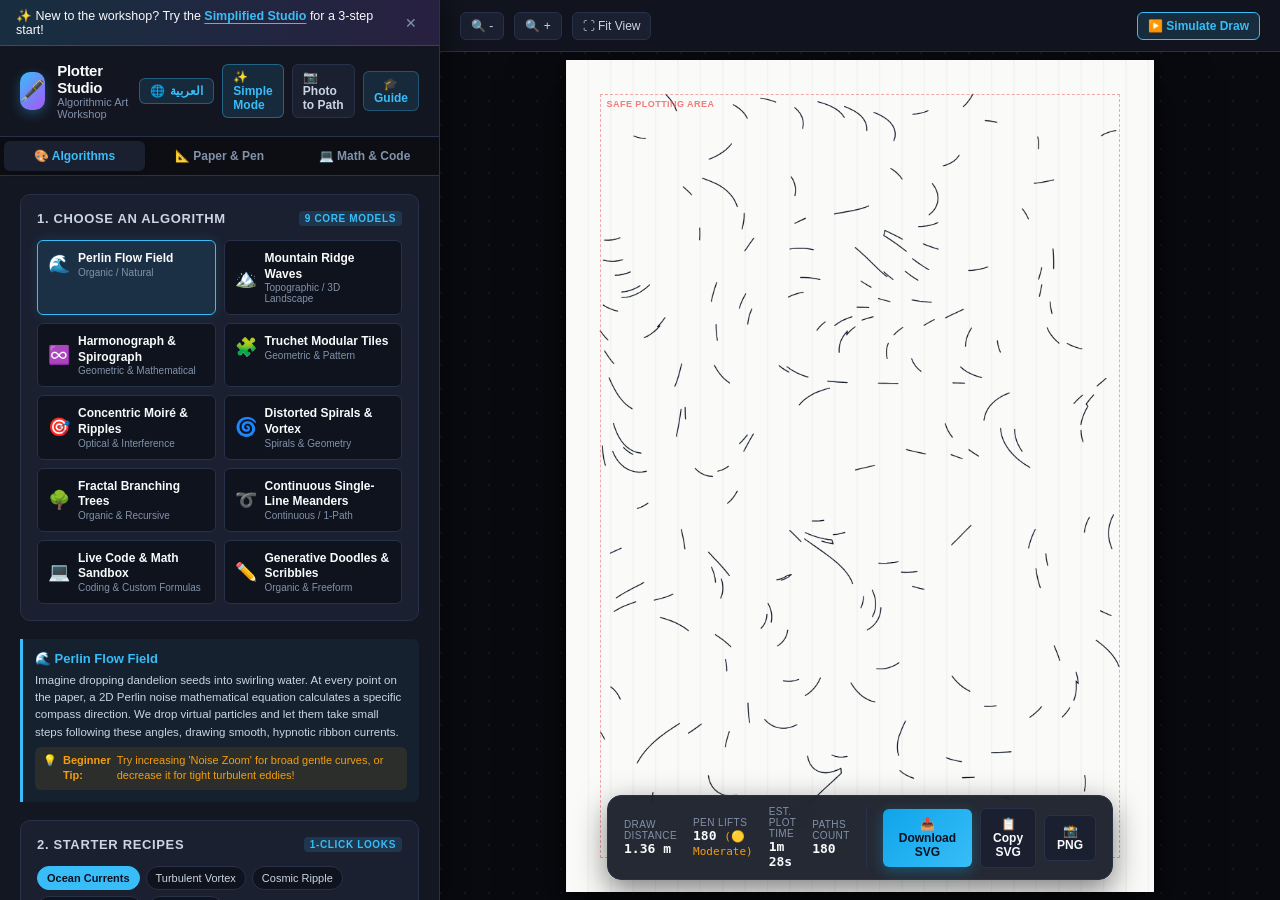
==== commit 35f9bb36: "Add Generative Doodles, Servo Thermal Protection, and bundle self-contained HTML studios" ====
--- a/index.html
+++ b/index.html
@@ -4,7 +4,1133 @@
   <meta charset="UTF-8">
   <meta name="viewport" content="width=device-width, initial-scale=1.0">
   <title>Pen Plotter Studio - Algorithmic Generative Art Workshop</title>
-  <link rel="stylesheet" href="styles.css">
+  <style>
+:root {
+  --bg-app: #0c0e14;
+  --bg-sidebar: #131722;
+  --bg-card: #1a2030;
+  --bg-card-hover: #222b40;
+  --bg-input: #0f131d;
+  --border-color: #273149;
+  --border-focus: #38bdf8;
+  
+  --text-main: #f8fafc;
+  --text-secondary: #cbd5e1;
+  --text-muted: #8292aa;
+  
+  --primary: #38bdf8;
+  --primary-hover: #0ea5e9;
+  --accent-cyan: #06b6d4;
+  --accent-purple: #a855f7;
+  --accent-rose: #f43f5e;
+  --accent-amber: #f59e0b;
+  --accent-emerald: #10b981;
+  
+  --sidebar-width: 440px;
+  --radius-sm: 6px;
+  --radius-md: 10px;
+  --radius-lg: 14px;
+  --shadow-lg: 0 10px 25px -5px rgba(0, 0, 0, 0.5), 0 8px 10px -6px rgba(0, 0, 0, 0.5);
+}
+
+* {
+  box-sizing: border-box;
+  margin: 0;
+  padding: 0;
+  -webkit-font-smoothing: antialiased;
+}
+
+body {
+  font-family: -apple-system, BlinkMacSystemFont, "Segoe UI", Roboto, Inter, Helvetica, Arial, sans-serif;
+  background-color: var(--bg-app);
+  color: var(--text-main);
+  height: 100vh;
+  display: flex;
+  overflow: hidden;
+}
+
+/* Scrollbar */
+::-webkit-scrollbar {
+  width: 6px;
+  height: 6px;
+}
+::-webkit-scrollbar-track {
+  background: var(--bg-app);
+}
+::-webkit-scrollbar-thumb {
+  background: var(--border-color);
+  border-radius: 3px;
+}
+::-webkit-scrollbar-thumb:hover {
+  background: var(--text-muted);
+}
+
+/* =========================================================================
+   SIDEBAR
+   ========================================================================= */
+.sidebar {
+  width: var(--sidebar-width);
+  min-width: 380px;
+  max-width: 500px;
+  height: 100vh;
+  background: var(--bg-sidebar);
+  border-right: 1px solid var(--border-color);
+  display: flex;
+  flex-direction: column;
+  z-index: 20;
+  box-shadow: 4px 0 24px rgba(0, 0, 0, 0.45);
+}
+
+/* Beginner Welcome Banner in Pro Mode */
+.pro-welcome-banner {
+  background: linear-gradient(90deg, rgba(56, 189, 248, 0.14), rgba(168, 85, 247, 0.14));
+  border-bottom: 1px solid rgba(56, 189, 248, 0.25);
+  padding: 8px 16px;
+  font-size: 12.5px;
+  color: var(--text-main);
+  display: flex;
+  align-items: center;
+  justify-content: space-between;
+  gap: 10px;
+}
+
+.pro-welcome-banner a {
+  color: var(--primary);
+  font-weight: 700;
+  text-decoration: underline;
+  text-underline-offset: 3px;
+}
+
+.banner-close-btn {
+  background: transparent;
+  border: none;
+  color: var(--text-muted);
+  cursor: pointer;
+  font-size: 14px;
+  padding: 2px 6px;
+  border-radius: var(--radius-sm);
+  transition: all 0.2s ease;
+}
+
+.banner-close-btn:hover {
+  color: var(--text-main);
+  background: rgba(255, 255, 255, 0.1);
+}
+
+.sidebar-header {
+  padding: 16px 20px;
+  background: rgba(19, 23, 34, 0.95);
+  backdrop-filter: blur(10px);
+  border-bottom: 1px solid var(--border-color);
+  display: flex;
+  align-items: center;
+  justify-content: space-between;
+}
+
+.logo-area {
+  display: flex;
+  align-items: center;
+  gap: 12px;
+}
+
+.logo-icon {
+  width: 38px;
+  height: 38px;
+  background: linear-gradient(135deg, #38bdf8, #a855f7);
+  border-radius: var(--radius-md);
+  display: flex;
+  align-items: center;
+  justify-content: center;
+  font-size: 20px;
+  box-shadow: 0 4px 12px rgba(56, 189, 248, 0.3);
+}
+
+.logo-text h1 {
+  font-size: 15px;
+  font-weight: 700;
+  letter-spacing: -0.02em;
+  color: var(--text-main);
+}
+
+.logo-text p {
+  font-size: 11px;
+  color: var(--text-muted);
+}
+
+.header-actions {
+  display: flex;
+  align-items: center;
+  gap: 8px;
+}
+
+.btn-guide {
+  background: rgba(56, 189, 248, 0.12);
+  color: var(--primary);
+  border: 1px solid rgba(56, 189, 248, 0.3);
+  padding: 5px 10px;
+  border-radius: var(--radius-sm);
+  font-size: 12px;
+  font-weight: 600;
+  cursor: pointer;
+  display: flex;
+  align-items: center;
+  gap: 5px;
+  transition: all 0.2s ease;
+}
+
+.btn-guide:hover {
+  background: rgba(56, 189, 248, 0.22);
+  border-color: var(--primary);
+}
+
+/* Sidebar navigation tabs */
+.sidebar-tabs {
+  display: flex;
+  background: var(--bg-app);
+  border-bottom: 1px solid var(--border-color);
+  padding: 4px;
+  gap: 4px;
+}
+
+.tab-btn {
+  flex: 1;
+  background: transparent;
+  border: none;
+  color: var(--text-muted);
+  font-size: 12px;
+  font-weight: 600;
+  padding: 8px 12px;
+  border-radius: var(--radius-sm);
+  cursor: pointer;
+  display: flex;
+  align-items: center;
+  justify-content: center;
+  gap: 6px;
+  transition: all 0.2s ease;
+}
+
+.tab-btn:hover {
+  color: var(--text-main);
+  background: rgba(255, 255, 255, 0.04);
+}
+
+.tab-btn.active {
+  background: var(--bg-card);
+  color: var(--primary);
+  box-shadow: 0 2px 6px rgba(0, 0, 0, 0.2);
+}
+
+/* Sidebar Scroll Content */
+.sidebar-content {
+  flex: 1;
+  overflow-y: auto;
+  padding: 18px 20px;
+  display: flex;
+  flex-direction: column;
+  gap: 20px;
+}
+
+.tab-pane {
+  display: none;
+  flex-direction: column;
+  gap: 18px;
+}
+
+.tab-pane.active {
+  display: flex;
+}
+
+/* Section Cards */
+.control-section {
+  background: var(--bg-card);
+  border: 1px solid var(--border-color);
+  border-radius: var(--radius-md);
+  padding: 16px;
+  display: flex;
+  flex-direction: column;
+  gap: 14px;
+}
+
+.section-title {
+  font-size: 13px;
+  font-weight: 700;
+  text-transform: uppercase;
+  letter-spacing: 0.05em;
+  color: var(--text-secondary);
+  display: flex;
+  align-items: center;
+  justify-content: space-between;
+}
+
+.section-title span.badge {
+  font-size: 10px;
+  padding: 2px 6px;
+  border-radius: 4px;
+  font-weight: 700;
+  background: rgba(56, 189, 248, 0.15);
+  color: var(--primary);
+}
+
+/* Algorithm selector cards */
+.algo-grid {
+  display: grid;
+  grid-template-columns: repeat(2, 1fr);
+  gap: 8px;
+}
+
+.algo-card {
+  background: var(--bg-input);
+  border: 1px solid var(--border-color);
+  border-radius: var(--radius-sm);
+  padding: 10px;
+  cursor: pointer;
+  display: flex;
+  flex-direction: column;
+  gap: 4px;
+  transition: all 0.2s ease;
+  position: relative;
+  text-align: left;
+}
+
+.algo-card:hover {
+  background: var(--bg-card-hover);
+  border-color: rgba(56, 189, 248, 0.4);
+}
+
+.algo-card.active {
+  background: rgba(56, 189, 248, 0.1);
+  border-color: var(--primary);
+  box-shadow: 0 0 12px rgba(56, 189, 248, 0.15);
+}
+
+.algo-card-top {
+  display: flex;
+  align-items: center;
+  gap: 8px;
+}
+
+.algo-card-icon {
+  font-size: 18px;
+}
+
+.algo-card-name {
+  font-size: 12px;
+  font-weight: 600;
+  color: var(--text-main);
+  line-height: 1.3;
+}
+
+.algo-card-category {
+  font-size: 10px;
+  color: var(--text-muted);
+}
+
+/* Algorithm Banner Info Box */
+.algo-info-box {
+  background: rgba(56, 189, 248, 0.06);
+  border-left: 3px solid var(--primary);
+  border-radius: 0 var(--radius-sm) var(--radius-sm) 0;
+  padding: 12px;
+  display: flex;
+  flex-direction: column;
+  gap: 6px;
+}
+
+.algo-info-header {
+  display: flex;
+  align-items: center;
+  justify-content: space-between;
+}
+
+.algo-info-title {
+  font-size: 13px;
+  font-weight: 700;
+  color: var(--primary);
+  display: flex;
+  align-items: center;
+  gap: 6px;
+}
+
+.algo-info-desc {
+  font-size: 11.5px;
+  line-height: 1.5;
+  color: var(--text-secondary);
+}
+
+.algo-tip {
+  font-size: 11px;
+  color: var(--accent-amber);
+  background: rgba(245, 158, 11, 0.1);
+  padding: 6px 8px;
+  border-radius: var(--radius-sm);
+  display: flex;
+  align-items: flex-start;
+  gap: 6px;
+  line-height: 1.4;
+}
+
+/* Preset Pill Selector */
+.preset-bar {
+  display: flex;
+  flex-direction: column;
+  gap: 8px;
+}
+
+.preset-pills {
+  display: flex;
+  flex-wrap: wrap;
+  gap: 6px;
+}
+
+.preset-pill {
+  background: var(--bg-input);
+  border: 1px solid var(--border-color);
+  color: var(--text-secondary);
+  font-size: 11px;
+  padding: 5px 9px;
+  border-radius: 20px;
+  cursor: pointer;
+  transition: all 0.2s ease;
+  white-space: nowrap;
+}
+
+.preset-pill:hover {
+  background: var(--bg-card-hover);
+  border-color: var(--text-muted);
+  color: var(--text-main);
+}
+
+.preset-pill.active {
+  background: var(--primary);
+  color: #0b1120;
+  border-color: var(--primary);
+  font-weight: 600;
+}
+
+/* Seed & Randomizer Bar */
+.seed-bar {
+  display: flex;
+  align-items: center;
+  gap: 8px;
+}
+
+.seed-input-wrapper {
+  flex: 1;
+  position: relative;
+  display: flex;
+  align-items: center;
+}
+
+.seed-input {
+  width: 100%;
+  background: var(--bg-input);
+  border: 1px solid var(--border-color);
+  color: var(--text-main);
+  padding: 8px 12px;
+  border-radius: var(--radius-sm);
+  font-size: 12px;
+  font-family: monospace;
+}
+
+.seed-input:focus {
+  outline: none;
+  border-color: var(--border-focus);
+}
+
+.btn-random {
+  background: linear-gradient(135deg, #f59e0b, #ef4444);
+  color: white;
+  border: none;
+  padding: 8px 14px;
+  border-radius: var(--radius-sm);
+  font-size: 12px;
+  font-weight: 700;
+  cursor: pointer;
+  display: flex;
+  align-items: center;
+  gap: 6px;
+  transition: all 0.2s ease;
+  box-shadow: 0 2px 8px rgba(239, 68, 68, 0.25);
+}
+
+.btn-random:hover {
+  transform: translateY(-1px);
+  filter: brightness(1.1);
+}
+
+.btn-random:active {
+  transform: translateY(0);
+}
+
+.btn-undo-seed {
+  background: var(--bg-card);
+  border: 1px solid var(--border-color);
+  color: var(--text-main);
+  padding: 8px 12px;
+  border-radius: var(--radius-sm);
+  font-size: 13px;
+  font-weight: 700;
+  cursor: pointer;
+  display: flex;
+  align-items: center;
+  justify-content: center;
+  transition: all 0.2s ease;
+}
+
+.btn-undo-seed:hover {
+  background: var(--bg-card-hover);
+  border-color: var(--primary);
+  color: var(--primary);
+  transform: translateY(-1px);
+}
+
+.btn-undo-seed:active {
+  transform: translateY(0);
+}
+
+/* Parameter Controls */
+.param-group {
+  display: flex;
+  flex-direction: column;
+  gap: 12px;
+}
+
+.param-item {
+  display: flex;
+  flex-direction: column;
+  gap: 5px;
+}
+
+.param-header {
+  display: flex;
+  align-items: center;
+  justify-content: space-between;
+}
+
+.param-label {
+  font-size: 12px;
+  font-weight: 500;
+  color: var(--text-secondary);
+  display: flex;
+  align-items: center;
+  gap: 5px;
+}
+
+.param-value {
+  font-size: 11px;
+  font-family: monospace;
+  font-weight: 600;
+  color: var(--primary);
+  background: var(--bg-input);
+  padding: 2px 6px;
+  border-radius: 4px;
+  border: 1px solid rgba(255, 255, 255, 0.05);
+}
+
+/* Custom styled range slider */
+input[type="range"] {
+  -webkit-appearance: none;
+  width: 100%;
+  height: 6px;
+  background: var(--bg-input);
+  border-radius: 3px;
+  outline: none;
+  border: 1px solid var(--border-color);
+}
+
+input[type="range"]::-webkit-slider-thumb {
+  -webkit-appearance: none;
+  width: 16px;
+  height: 16px;
+  border-radius: 50%;
+  background: var(--primary);
+  cursor: pointer;
+  border: 2px solid var(--bg-sidebar);
+  box-shadow: 0 0 6px rgba(56, 189, 248, 0.6);
+  transition: transform 0.1s ease;
+}
+
+input[type="range"]::-webkit-slider-thumb:hover {
+  transform: scale(1.2);
+}
+
+select.param-select {
+  width: 100%;
+  background: var(--bg-input);
+  border: 1px solid var(--border-color);
+  color: var(--text-main);
+  padding: 8px 10px;
+  border-radius: var(--radius-sm);
+  font-size: 12px;
+  cursor: pointer;
+}
+
+select.param-select:focus {
+  outline: none;
+  border-color: var(--border-focus);
+}
+
+/* Checkbox Toggle Switch */
+.param-checkbox-row {
+  display: flex;
+  align-items: center;
+  justify-content: space-between;
+  padding: 4px 0;
+}
+
+.switch {
+  position: relative;
+  display: inline-block;
+  width: 36px;
+  height: 20px;
+}
+
+.switch input {
+  opacity: 0;
+  width: 0;
+  height: 0;
+}
+
+.slider-switch {
+  position: absolute;
+  cursor: pointer;
+  top: 0;
+  left: 0;
+  right: 0;
+  bottom: 0;
+  background-color: var(--bg-input);
+  border: 1px solid var(--border-color);
+  transition: .3s;
+  border-radius: 20px;
+}
+
+.slider-switch:before {
+  position: absolute;
+  content: "";
+  height: 14px;
+  width: 14px;
+  left: 2px;
+  bottom: 2px;
+  background-color: var(--text-muted);
+  transition: .3s;
+  border-radius: 50%;
+}
+
+input:checked + .slider-switch {
+  background-color: var(--primary);
+  border-color: var(--primary);
+}
+
+input:checked + .slider-switch:before {
+  transform: translateX(16px);
+  background-color: #0b1120;
+}
+
+/* Code Snippet Box */
+.code-preview-box {
+  background: #090c13;
+  border: 1px solid var(--border-color);
+  border-radius: var(--radius-sm);
+  padding: 12px;
+  font-family: "SF Mono", Monaco, Consolas, "Liberation Mono", monospace;
+  font-size: 11px;
+  line-height: 1.6;
+  color: #38bdf8;
+  overflow-x: auto;
+  white-space: pre;
+}
+
+/* =========================================================================
+   MAIN VIEWPORT & CANVAS
+   ========================================================================= */
+.main-viewport {
+  flex: 1;
+  height: 100vh;
+  display: flex;
+  flex-direction: column;
+  background: #090a0f;
+  position: relative;
+  overflow: hidden;
+}
+
+/* Top Toolbar */
+.top-toolbar {
+  height: 52px;
+  background: rgba(19, 23, 34, 0.85);
+  backdrop-filter: blur(10px);
+  border-bottom: 1px solid var(--border-color);
+  display: flex;
+  align-items: center;
+  justify-content: space-between;
+  padding: 0 20px;
+  z-index: 15;
+}
+
+.toolbar-group {
+  display: flex;
+  align-items: center;
+  gap: 10px;
+}
+
+.toolbar-btn {
+  background: var(--bg-card);
+  border: 1px solid var(--border-color);
+  color: var(--text-secondary);
+  font-size: 12px;
+  padding: 6px 10px;
+  border-radius: var(--radius-sm);
+  cursor: pointer;
+  display: flex;
+  align-items: center;
+  gap: 6px;
+  transition: all 0.2s ease;
+}
+
+.toolbar-btn:hover {
+  background: var(--bg-card-hover);
+  color: var(--text-main);
+  border-color: var(--text-muted);
+}
+
+.paper-selector, .pen-selector {
+  display: flex;
+  align-items: center;
+  gap: 6px;
+  font-size: 12px;
+  color: var(--text-muted);
+}
+
+.color-dot {
+  width: 14px;
+  height: 14px;
+  border-radius: 50%;
+  border: 1px solid rgba(255, 255, 255, 0.3);
+  display: inline-block;
+}
+
+/* Canvas Container with Pan/Zoom */
+.canvas-wrapper {
+  flex: 1;
+  position: relative;
+  overflow: hidden;
+  display: flex;
+  align-items: center;
+  justify-content: center;
+  cursor: grab;
+  background-image: 
+    radial-gradient(circle at 1px 1px, rgba(255, 255, 255, 0.05) 1px, transparent 0);
+  background-size: 24px 24px;
+}
+
+.canvas-wrapper.panning {
+  cursor: grabbing;
+}
+
+.paper-sheet {
+  position: relative;
+  box-shadow: 0 20px 50px rgba(0, 0, 0, 0.6), 0 2px 8px rgba(0, 0, 0, 0.4);
+  transition: box-shadow 0.2s ease;
+  transform-origin: center center;
+}
+
+#artCanvas {
+  display: block;
+}
+
+/* Margin Indicator Overlay */
+.margin-overlay {
+  position: absolute;
+  pointer-events: none;
+  border: 1px dashed rgba(239, 68, 68, 0.45);
+}
+
+.margin-overlay::after {
+  content: "Safe Plotting Area";
+  position: absolute;
+  top: 4px;
+  left: 6px;
+  font-size: 9px;
+  font-weight: 700;
+  text-transform: uppercase;
+  color: rgba(239, 68, 68, 0.7);
+  letter-spacing: 0.05em;
+}
+
+/* Floating Plotter Diagnostics & Actions Bar */
+.bottom-dock {
+  position: absolute;
+  bottom: 20px;
+  left: 50%;
+  transform: translateX(-50%);
+  background: rgba(19, 23, 34, 0.92);
+  backdrop-filter: blur(12px);
+  border: 1px solid var(--border-color);
+  border-radius: var(--radius-lg);
+  padding: 10px 16px;
+  display: flex;
+  align-items: center;
+  gap: 16px;
+  box-shadow: 0 10px 30px rgba(0, 0, 0, 0.5);
+  z-index: 15;
+}
+
+.plot-stats {
+  display: flex;
+  align-items: center;
+  gap: 16px;
+  border-right: 1px solid var(--border-color);
+  padding-right: 16px;
+}
+
+.stat-item {
+  display: flex;
+  flex-direction: column;
+}
+
+.stat-label {
+  font-size: 10px;
+  text-transform: uppercase;
+  color: var(--text-muted);
+  letter-spacing: 0.04em;
+}
+
+.stat-val {
+  font-size: 13px;
+  font-weight: 700;
+  color: var(--text-main);
+  font-family: monospace;
+}
+
+.plot-actions {
+  display: flex;
+  align-items: center;
+  gap: 8px;
+}
+
+.btn-primary {
+  background: linear-gradient(135deg, #0ea5e9, #38bdf8);
+  color: #0b1120;
+  border: none;
+  padding: 8px 16px;
+  border-radius: var(--radius-sm);
+  font-size: 12px;
+  font-weight: 700;
+  cursor: pointer;
+  display: flex;
+  align-items: center;
+  gap: 6px;
+  box-shadow: 0 4px 14px rgba(14, 165, 233, 0.35);
+  transition: all 0.2s ease;
+}
+
+.btn-primary:hover {
+  transform: translateY(-1px);
+  filter: brightness(1.1);
+}
+
+.btn-secondary {
+  background: var(--bg-card);
+  border: 1px solid var(--border-color);
+  color: var(--text-main);
+  padding: 8px 12px;
+  border-radius: var(--radius-sm);
+  font-size: 12px;
+  font-weight: 600;
+  cursor: pointer;
+  display: flex;
+  align-items: center;
+  gap: 6px;
+  transition: all 0.2s ease;
+}
+
+.btn-secondary:hover {
+  background: var(--bg-card-hover);
+  border-color: var(--text-muted);
+}
+
+/* Simulation Floating Panel */
+.simulator-panel {
+  position: absolute;
+  top: 70px;
+  right: 20px;
+  width: 320px;
+  background: rgba(19, 23, 34, 0.95);
+  backdrop-filter: blur(12px);
+  border: 1px solid var(--border-color);
+  border-radius: var(--radius-md);
+  padding: 14px;
+  display: flex;
+  flex-direction: column;
+  gap: 10px;
+  box-shadow: var(--shadow-lg);
+  z-index: 15;
+}
+
+.sim-header {
+  display: flex;
+  align-items: center;
+  justify-content: space-between;
+}
+
+.sim-title {
+  font-size: 12px;
+  font-weight: 700;
+  text-transform: uppercase;
+  letter-spacing: 0.05em;
+  color: var(--primary);
+  display: flex;
+  align-items: center;
+  gap: 6px;
+}
+
+.sim-controls {
+  display: flex;
+  align-items: center;
+  gap: 8px;
+}
+
+.sim-btn {
+  background: var(--bg-input);
+  border: 1px solid var(--border-color);
+  color: var(--text-main);
+  width: 32px;
+  height: 32px;
+  border-radius: 50%;
+  display: flex;
+  align-items: center;
+  justify-content: center;
+  font-size: 14px;
+  cursor: pointer;
+  transition: all 0.2s ease;
+}
+
+.sim-btn:hover {
+  background: var(--primary);
+  color: #0b1120;
+  border-color: var(--primary);
+}
+
+.sim-btn.play-btn {
+  background: var(--primary);
+  color: #0b1120;
+  border-color: var(--primary);
+}
+
+.sim-scrubber {
+  width: 100%;
+}
+
+.sim-status {
+  font-size: 11px;
+  color: var(--text-muted);
+  display: flex;
+  justify-content: space-between;
+}
+
+/* Modal Dialogs */
+.modal-overlay {
+  display: none;
+  position: fixed;
+  top: 0;
+  left: 0;
+  width: 100vw;
+  height: 100vh;
+  background: rgba(0, 0, 0, 0.75);
+  backdrop-filter: blur(6px);
+  z-index: 100;
+  align-items: center;
+  justify-content: center;
+}
+
+.modal-overlay.open {
+  display: flex;
+}
+
+.modal-card {
+  width: 90%;
+  max-width: 680px;
+  max-height: 85vh;
+  background: var(--bg-sidebar);
+  border: 1px solid var(--border-color);
+  border-radius: var(--radius-lg);
+  display: flex;
+  flex-direction: column;
+  box-shadow: 0 25px 60px rgba(0, 0, 0, 0.7);
+  overflow: hidden;
+  animation: modalFadeIn 0.25s ease-out;
+}
+
+@keyframes modalFadeIn {
+  from { opacity: 0; transform: scale(0.95); }
+  to { opacity: 1; transform: scale(1); }
+}
+
+.modal-header {
+  padding: 18px 24px;
+  background: var(--bg-card);
+  border-bottom: 1px solid var(--border-color);
+  display: flex;
+  align-items: center;
+  justify-content: space-between;
+}
+
+.modal-title {
+  font-size: 16px;
+  font-weight: 700;
+  display: flex;
+  align-items: center;
+  gap: 8px;
+}
+
+.modal-close {
+  background: transparent;
+  border: none;
+  color: var(--text-muted);
+  font-size: 20px;
+  cursor: pointer;
+  padding: 4px;
+}
+
+.modal-close:hover {
+  color: var(--text-main);
+}
+
+.modal-body {
+  padding: 24px;
+  overflow-y: auto;
+  font-size: 13.5px;
+  line-height: 1.6;
+  color: var(--text-secondary);
+  display: flex;
+  flex-direction: column;
+  gap: 16px;
+}
+
+.modal-body h3 {
+  font-size: 15px;
+  color: var(--primary);
+  margin-top: 8px;
+}
+
+.modal-body ul {
+  padding-left: 20px;
+  display: flex;
+  flex-direction: column;
+  gap: 6px;
+}
+
+.guide-step-card {
+  background: var(--bg-card);
+  border: 1px solid var(--border-color);
+  border-radius: var(--radius-sm);
+  padding: 12px 16px;
+  display: flex;
+  gap: 12px;
+  align-items: flex-start;
+}
+
+.guide-step-num {
+  width: 26px;
+  height: 26px;
+  background: var(--primary);
+  color: #0b1120;
+  border-radius: 50%;
+  display: flex;
+  align-items: center;
+  justify-content: center;
+  font-weight: 700;
+  font-size: 13px;
+  flex-shrink: 0;
+}
+
+.toast {
+  position: fixed;
+  bottom: 80px;
+  right: 24px;
+  background: var(--bg-card);
+  border: 1px solid var(--border-focus);
+  color: var(--text-main);
+  padding: 10px 18px;
+  border-radius: var(--radius-sm);
+  font-size: 12px;
+  font-weight: 600;
+  box-shadow: 0 10px 25px rgba(0, 0, 0, 0.5);
+  display: flex;
+  align-items: center;
+  gap: 8px;
+  z-index: 110;
+  opacity: 0;
+  transform: translateY(10px);
+  transition: all 0.25s ease;
+  pointer-events: none;
+}
+
+.toast.show {
+  opacity: 1;
+  transform: translateY(0);
+}
+
+/* =========================================================================
+   RTL & ARABIC SUPPORT
+   ========================================================================= */
+body[dir="rtl"] {
+  direction: rtl;
+  text-align: right;
+  font-family: -apple-system, BlinkMacSystemFont, "SF Pro Arabic", "Geeza Pro", "Noto Sans Arabic", "Segoe UI", Roboto, sans-serif;
+}
+
+body[dir="rtl"] .sidebar {
+  border-right: none;
+  border-left: 1px solid var(--border-color);
+  box-shadow: -4px 0 24px rgba(0, 0, 0, 0.45);
+}
+
+body[dir="rtl"] .algo-card {
+  text-align: right;
+}
+
+body[dir="rtl"] .algo-info-box {
+  border-left: none;
+  border-right: 3px solid var(--primary);
+  border-radius: var(--radius-sm) 0 0 var(--radius-sm);
+}
+
+body[dir="rtl"] .plot-stats {
+  border-right: none;
+  border-left: 1px solid var(--border-color);
+  padding-right: 0;
+  padding-left: 16px;
+}
+
+body[dir="rtl"] .simulator-panel {
+  right: auto;
+  left: 20px;
+}
+
+body[dir="rtl"] .toast {
+  right: auto;
+  left: 24px;
+}
+
+body[dir="rtl"] .guide-step-card {
+  text-align: right;
+}
+
+.lang-switch-btn {
+  background: rgba(56, 189, 248, 0.12) !important;
+  color: var(--primary) !important;
+  border: 1px solid rgba(56, 189, 248, 0.35) !important;
+  font-weight: 700 !important;
+  display: flex;
+  align-items: center;
+  gap: 5px;
+}
+
+.lang-switch-btn:hover {
+  background: rgba(56, 189, 248, 0.25) !important;
+}
+
+</style>
   <link rel="icon" href="data:image/svg+xml,<svg xmlns='http://www.w3.org/2000/svg' viewBox='0 0 100 100'><text y='.9em' font-size='90'>🖋️</text></svg>">
 </head>
 <body>
@@ -212,8 +1338,8 @@
 
         <div class="control-section">
           <div class="section-title">
-            <span id="secOptTitle">Plotter Path Optimization</span>
-            <span class="badge" id="badgeOpt">AxiDraw Speedup</span>
+            <span id="secOptTitle">Plotter Path Optimization & Servo Protection</span>
+            <span class="badge" id="badgeOpt">Speed & Safety</span>
           </div>
           <div class="param-checkbox-row">
             <label class="param-label" id="lblOpt" title="Greedy TSP nearest-neighbor sorting cuts pen-up travel time by up to 50%">
@@ -224,8 +1350,17 @@
               <span class="slider-switch"></span>
             </label>
           </div>
-          <p id="descOpt" style="font-size: 11px; color: var(--text-muted); line-height: 1.4;">
-            When enabled, disconnected lines are reordered so the pen always moves to the closest line next, and paths are reversed when drawing from the tail is faster.
+          <div class="param-checkbox-row" style="margin-top: 8px;">
+            <label class="param-label" id="lblServoProtection" title="Stitches endpoints closer than 2mm without lifting pen to protect micro-servos from thermal overheating">
+              🛡️ Servo Thermal Protection (Path Stitching)
+            </label>
+            <label class="switch">
+              <input type="checkbox" id="servoProtectionToggle" checked>
+              <span class="slider-switch"></span>
+            </label>
+          </div>
+          <p id="descOpt" style="font-size: 11px; color: var(--text-muted); line-height: 1.4; margin-top: 6px;">
+            When enabled, disconnected lines are reordered and close endpoints (≤ 2mm) are seamlessly stitched without lifting the pen, preventing micro-servos from overheating and reducing plot time.
           </p>
         </div>
 
@@ -432,10 +1567,3832 @@
   </div>
 
   <!-- Scripts -->
-  <script src="js/noise.js"></script>
-  <script src="js/algorithms.js"></script>
-  <script src="js/plotter.js"></script>
-  <script src="js/simulator.js"></script>
-  <script src="js/app.js"></script>
+  <script>
+/**
+ * Seedable PRNG & Fast 2D/3D Simplex & Perlin Noise Engine
+ * Built for generative vector art & deterministic reproducibility.
+ */
+
+class MathUtils {
+  // Hash a string into a 32-bit integer seed
+  static hashString(str) {
+    let hash = 0;
+    for (let i = 0; i < str.length; i++) {
+      const char = str.charCodeAt(i);
+      hash = (hash << 5) - hash + char;
+      hash |= 0; // Convert to 32bit integer
+    }
+    return Math.abs(hash);
+  }
+
+  // Linear interpolation
+  static lerp(a, b, t) {
+    return a + (b - a) * t;
+  }
+
+  // Map value from one range to another with optional clamp
+  static map(value, inMin, inMax, outMin, outMax, clamp = false) {
+    let out = ((value - inMin) / (inMax - inMin)) * (outMax - outMin) + outMin;
+    if (clamp) {
+      const min = Math.min(outMin, outMax);
+      const max = Math.max(outMin, outMax);
+      out = Math.max(min, Math.min(max, out));
+    }
+    return out;
+  }
+
+  static clamp(val, min, max) {
+    return Math.max(min, Math.min(max, val));
+  }
+
+  static dist(x1, y1, x2, y2) {
+    return Math.hypot(x2 - x1, y2 - y1);
+  }
+
+  static radians(degrees) {
+    return (degrees * Math.PI) / 180;
+  }
+
+  static degrees(radians) {
+    return (radians * 180) / Math.PI;
+  }
+}
+
+// Deterministic fast PRNG (Mulberry32)
+class RandomGenerator {
+  constructor(seed = 1337) {
+    this.setSeed(seed);
+  }
+
+  setSeed(seed) {
+    if (typeof seed === 'string') {
+      this.seed = MathUtils.hashString(seed);
+    } else {
+      this.seed = Math.floor(Math.abs(seed)) || 1337;
+    }
+    this.state = this.seed;
+  }
+
+  // Returns float in [0, 1)
+  next() {
+    this.state = (this.state + 0x6d2b79f5) | 0;
+    let t = Math.imul(this.state ^ (this.state >>> 15), 1 | this.state);
+    t = (t + Math.imul(t ^ (t >>> 7), 61 | t)) ^ t;
+    return ((t ^ (t >>> 14)) >>> 0) / 4294967296;
+  }
+
+  // Range [min, max)
+  range(min, max) {
+    return min + this.next() * (max - min);
+  }
+
+  // Random integer [min, max]
+  rangeInt(min, max) {
+    return Math.floor(this.range(min, max + 1));
+  }
+
+  // Random boolean with chance probability
+  chance(prob = 0.5) {
+    return this.next() < prob;
+  }
+
+  // Gaussian / Normal distribution random number (Box-Muller)
+  gaussian(mean = 0, stdev = 1) {
+    let u1 = this.next();
+    let u2 = this.next();
+    while (u1 === 0) u1 = this.next();
+    const z0 = Math.sqrt(-2.0 * Math.log(u1)) * Math.cos(2.0 * Math.PI * u2);
+    return z0 * stdev + mean;
+  }
+
+  // Pick random element from array
+  pick(array) {
+    if (!array || array.length === 0) return null;
+    return array[this.rangeInt(0, array.length - 1)];
+  }
+}
+
+// 2D Simplex Noise Implementation (Deterministic & Seedable)
+class SimplexNoise {
+  constructor(randomInstance = new RandomGenerator(42)) {
+    this.reseed(randomInstance);
+  }
+
+  reseed(randomInstance) {
+    this.p = new Uint8Array(256);
+    for (let i = 0; i < 256; i++) {
+      this.p[i] = i;
+    }
+
+    // Shuffle using Fisher-Yates with our seedable PRNG
+    for (let i = 255; i > 0; i--) {
+      const j = randomInstance.rangeInt(0, i);
+      const tmp = this.p[i];
+      this.p[i] = this.p[j];
+      this.p[j] = tmp;
+    }
+
+    // Duplicate permutation array to avoid modulo
+    this.perm = new Uint8Array(512);
+    this.permMod12 = new Uint8Array(512);
+    for (let i = 0; i < 512; i++) {
+      this.perm[i] = this.p[i & 255];
+      this.permMod12[i] = this.perm[i] % 12;
+    }
+  }
+
+  // 2D Simplex Noise in range [-1, 1]
+  noise2D(xin, yin) {
+    const F2 = 0.5 * (Math.sqrt(3.0) - 1.0);
+    const G2 = (3.0 - Math.sqrt(3.0)) / 6.0;
+
+    let n0 = 0, n1 = 0, n2 = 0;
+
+    // Skew the input space to determine which simplex cell we're in
+    const s = (xin + yin) * F2;
+    const i = Math.floor(xin + s);
+    const j = Math.floor(yin + s);
+    const t = (i + j) * G2;
+    const X0 = i - t; // Unskew the cell origin back to (x,y) space
+    const Y0 = j - t;
+    const x0 = xin - X0; // The x,y distances from the cell origin
+    const y0 = yin - Y0;
+
+    // For the 2D case, the simplex shape is an equilateral triangle.
+    // Determine which simplex we are in.
+    let i1, j1; // Offsets for second (middle) corner of simplex in (i,j) coords
+    if (x0 > y0) {
+      i1 = 1;
+      j1 = 0;
+    } else {
+      i1 = 0;
+      j1 = 1;
+    }
+
+    // A step of (1,0) in (i,j) means a step of (1-c,-c) in (x,y), and
+    // a step of (0,1) in (i,j) means a step of (-c,1-c) in (x,y), where c = (3-sqrt(3))/6
+    const x1 = x0 - i1 + G2; // Offsets for middle corner in (x,y) unskewed coords
+    const y1 = y0 - j1 + G2;
+    const x2 = x0 - 1.0 + 2.0 * G2; // Offsets for last corner in (x,y) unskewed coords
+    const y2 = y0 - 1.0 + 2.0 * G2;
+
+    // Work out the hashed gradient indices of the three simplex corners
+    const ii = i & 255;
+    const jj = j & 255;
+
+    // Calculate contribution from three corners
+    const grad3 = [
+      [1, 1], [-1, 1], [1, -1], [-1, -1],
+      [1, 0], [-1, 0], [1, 0], [-1, 0],
+      [0, 1], [0, -1], [0, 1], [0, -1]
+    ];
+
+    let t0 = 0.5 - x0 * x0 - y0 * y0;
+    if (t0 > 0) {
+      t0 *= t0;
+      const gi0 = this.permMod12[ii + this.perm[jj]];
+      n0 = t0 * t0 * (grad3[gi0][0] * x0 + grad3[gi0][1] * y0);
+    }
+
+    let t1 = 0.5 - x1 * x1 - y1 * y1;
+    if (t1 > 0) {
+      t1 *= t1;
+      const gi1 = this.permMod12[ii + i1 + this.perm[jj + j1]];
+      n1 = t1 * t1 * (grad3[gi1][0] * x1 + grad3[gi1][1] * y1);
+    }
+
+    let t2 = 0.5 - x2 * x2 - y2 * y2;
+    if (t2 > 0) {
+      t2 *= t2;
+      const gi2 = this.permMod12[ii + 1 + this.perm[jj + 1]];
+      n2 = t2 * t2 * (grad3[gi2][0] * x2 + grad3[gi2][1] * y2);
+    }
+
+    // Add contributions from each corner to get the final noise value.
+    // Result is scaled to return values in the interval [-1, 1].
+    return 70.0 * (n0 + n1 + n2);
+  }
+
+  // Fractal Brownian Motion (octaves, persistence, lacunarity)
+  fBm(x, y, octaves = 4, persistence = 0.5, lacunarity = 2.0) {
+    let total = 0;
+    let frequency = 1.0;
+    let amplitude = 1.0;
+    let maxValue = 0; // Used for normalizing result
+
+    for (let i = 0; i < octaves; i++) {
+      total += this.noise2D(x * frequency, y * frequency) * amplitude;
+      maxValue += amplitude;
+      amplitude *= persistence;
+      frequency *= lacunarity;
+    }
+
+    return total / maxValue;
+  }
+
+  // Curl noise for ultra-smooth fluid flow fields
+  curl(x, y, eps = 0.001) {
+    const n1 = this.noise2D(x, y + eps);
+    const n2 = this.noise2D(x, y - eps);
+    const n3 = this.noise2D(x + eps, y);
+    const n4 = this.noise2D(x - eps, y);
+
+    const dx = (n1 - n2) / (2 * eps);
+    const dy = (n3 - n4) / (2 * eps);
+
+    return { x: dy, y: -dx, angle: Math.atan2(-dx, dy) };
+  }
+}
+
+// Global instances for convenience
+window.MathUtils = MathUtils;
+window.RandomGenerator = RandomGenerator;
+window.SimplexNoise = SimplexNoise;
+
+
+/**
+ * Algorithmic Pen Plotter Art Workshop - Core Algorithms Engine
+ * Designed for beginners: intuitive parameters, reproducible seeds, and clean vector polylines.
+ */
+
+const ALGORITHM_DEFINITIONS = {
+  // =========================================================================
+  // 1. PERLIN FLOW FIELD
+  // =========================================================================
+  flowField: {
+    id: "flowField",
+    name: "Perlin Flow Field",
+    category: "Organic / Natural",
+    badge: "Most Popular",
+    icon: "🌊",
+    shortDesc: "Trace hundreds of particles drifting through an invisible fluid river or wind current.",
+    explanation: "Imagine dropping dandelion seeds into swirling water. At every point on the paper, a 2D Perlin noise mathematical equation calculates a specific compass direction. We drop virtual particles and let them take small steps following these angles, drawing smooth, hypnotic ribbon currents.",
+    beginnerTip: "Try increasing 'Noise Zoom' for broad gentle curves, or decrease it for tight turbulent eddies!",
+    codeSnippet: `// Flow field core logic:
+const angle = noise(x * scale, y * scale) * Math.PI * 2 * curl;
+const nextX = x + Math.cos(angle) * stepLength;
+const nextY = y + Math.sin(angle) * stepLength;`,
+    parameters: [
+      { id: "streamCount", label: "Number of Streams", type: "range", min: 80, max: 350, step: 10, default: 200, unit: "lines", desc: "Total count of stream traces drawn across the page." },
+      { id: "stepCount", label: "Stream Length (Steps)", type: "range", min: 20, max: 90, step: 5, default: 55, unit: "steps", desc: "How far each particle travels before lifting the pen." },
+      { id: "stepLength", label: "Step Resolution", type: "range", min: 0.8, max: 2.2, step: 0.1, default: 1.4, unit: "mm", desc: "Distance between consecutive points in a line." },
+      { id: "noiseScale", label: "Noise Field Zoom", type: "range", min: 0.001, max: 0.025, step: 0.001, default: 0.005, unit: "", desc: "Scale of the noise grid. Smaller values create large calm waves; larger values create turbulent swirls." },
+      { id: "curlMultiplier", label: "Swirl / Curl Intensity", type: "range", min: 0.5, max: 5.0, step: 0.1, default: 2.0, unit: "x", desc: "How sharply angles rotate across the field." },
+      { id: "spawnMode", label: "Starting Placement", type: "select", options: [
+        { value: "random", label: "Random Scatter (Uniform)" },
+        { value: "circle", label: "Concentric Ring Burst" },
+        { value: "grid", label: "Structured Grid Lattice" },
+        { value: "center", label: "Central Core Outward" },
+        { value: "edges", label: "Inward from Margins" }
+      ], default: "random", desc: "Where particles are initially dropped." },
+      { id: "streamAvoidance", label: "Spacing Collision Avoidance", type: "range", min: 0, max: 4.0, step: 0.2, default: 1.8, unit: "mm", desc: "Stops streams if they get too close to existing lines (prevents ink puddles on thin paper). 0 disables." },
+      { id: "dualColorAccent", label: "Dual Layer (Pen 2 Accent)", type: "checkbox", default: false, desc: "Splits streams into two layers for 2-color plotting (e.g. Black + Gold)." }
+    ],
+    presets: {
+      "Ocean Currents": { streamCount: 200, stepCount: 55, stepLength: 1.4, noiseScale: 0.004, curlMultiplier: 1.8, spawnMode: "random", streamAvoidance: 1.8, dualColorAccent: false },
+      "Turbulent Vortex": { streamCount: 240, stepCount: 50, stepLength: 1.2, noiseScale: 0.012, curlMultiplier: 3.5, spawnMode: "random", streamAvoidance: 1.5, dualColorAccent: true },
+      "Cosmic Ripple": { streamCount: 170, stepCount: 60, stepLength: 1.3, noiseScale: 0.006, curlMultiplier: 2.2, spawnMode: "circle", streamAvoidance: 1.6, dualColorAccent: true },
+      "Wood Grain Flow": { streamCount: 260, stepCount: 50, stepLength: 1.4, noiseScale: 0.003, curlMultiplier: 1.2, spawnMode: "edges", streamAvoidance: 2.0, dualColorAccent: false },
+      "Lattice Drift": { streamCount: 160, stepCount: 45, stepLength: 1.5, noiseScale: 0.008, curlMultiplier: 1.8, spawnMode: "grid", streamAvoidance: 1.6, dualColorAccent: false }
+    },
+    generate(bounds, params, rng, noise) {
+      const { minX, minY, maxX, maxY, width, height } = bounds;
+      const pathsLayer1 = [];
+      const pathsLayer2 = [];
+
+      // Spatial grid for fast proximity / line avoidance check
+      const cellSize = Math.max(2, params.streamAvoidance || 1.5);
+      const gridCols = Math.ceil(width / cellSize);
+      const gridRows = Math.ceil(height / cellSize);
+      const grid = new Uint8Array(gridCols * gridRows);
+
+      function markOccupied(x, y) {
+        if (params.streamAvoidance <= 0) return;
+        const col = Math.floor((x - minX) / cellSize);
+        const row = Math.floor((y - minY) / cellSize);
+        if (col >= 0 && col < gridCols && row >= 0 && row < gridRows) {
+          grid[row * gridCols + col] = 1;
+        }
+      }
+
+      function isOccupied(x, y) {
+        if (params.streamAvoidance <= 0) return false;
+        const col = Math.floor((x - minX) / cellSize);
+        const row = Math.floor((y - minY) / cellSize);
+        if (col >= 0 && col < gridCols && row >= 0 && row < gridRows) {
+          return grid[row * gridCols + col] === 1;
+        }
+        return false;
+      }
+
+      const totalStreams = params.streamCount;
+      const stepLength = params.stepLength;
+      const maxSteps = params.stepCount;
+      const scale = params.noiseScale;
+      const curl = params.curlMultiplier;
+
+      // Seed points based on spawn mode
+      const spawnPoints = [];
+      for (let i = 0; i < totalStreams; i++) {
+        let sx, sy;
+        if (params.spawnMode === "random") {
+          sx = rng.range(minX, maxX);
+          sy = rng.range(minY, maxY);
+        } else if (params.spawnMode === "circle") {
+          const r = rng.range(width * 0.1, width * 0.45);
+          const theta = rng.range(0, Math.PI * 2);
+          sx = minX + width * 0.5 + Math.cos(theta) * r;
+          sy = minY + height * 0.5 + Math.sin(theta) * r;
+        } else if (params.spawnMode === "grid") {
+          const side = Math.ceil(Math.sqrt(totalStreams));
+          const col = i % side;
+          const row = Math.floor(i / side);
+          sx = minX + (col / side) * width + rng.range(-2, 2);
+          sy = minY + (row / side) * height + rng.range(-2, 2);
+        } else if (params.spawnMode === "center") {
+          const r = rng.range(0, width * 0.18);
+          const theta = rng.range(0, Math.PI * 2);
+          sx = minX + width * 0.5 + Math.cos(theta) * r;
+          sy = minY + height * 0.5 + Math.sin(theta) * r;
+        } else if (params.spawnMode === "edges") {
+          if (rng.chance(0.5)) {
+            sx = rng.chance(0.5) ? minX + 2 : maxX - 2;
+            sy = rng.range(minY, maxY);
+          } else {
+            sx = rng.range(minX, maxX);
+            sy = rng.chance(0.5) ? minY + 2 : maxY - 2;
+          }
+        }
+        spawnPoints.push({ x: sx, y: sy, id: i });
+      }
+
+      // Generate streams
+      spawnPoints.forEach((pt, idx) => {
+        let cx = pt.x;
+        let cy = pt.y;
+
+        // Skip if starting point is already crowded
+        if (isOccupied(cx, cy)) return;
+
+        const path = [{ x: cx, y: cy }];
+        markOccupied(cx, cy);
+
+        for (let s = 0; s < maxSteps; s++) {
+          // Calculate noise angle
+          const n = noise.noise2D(cx * scale, cy * scale);
+          const angle = n * Math.PI * curl;
+
+          const nx = cx + Math.cos(angle) * stepLength;
+          const ny = cy + Math.sin(angle) * stepLength;
+
+          // Boundary check
+          if (nx < minX || nx > maxX || ny < minY || ny > maxY) break;
+
+          // Proximity avoidance check
+          if (s > 2 && isOccupied(nx, ny)) break;
+
+          path.push({ x: nx, y: ny });
+          markOccupied(nx, ny);
+          cx = nx;
+          cy = ny;
+        }
+
+        if (path.length >= 3) {
+          if (params.dualColorAccent && idx % 3 === 0) {
+            pathsLayer2.push(path);
+          } else {
+            pathsLayer1.push(path);
+          }
+        }
+      });
+
+      return { layer1: pathsLayer1, layer2: pathsLayer2 };
+    }
+  },
+
+  // =========================================================================
+  // 2. TOPOGRAPHIC RIDGE WAVES (JOY DIVISION / UNKNOWN PLEASURES)
+  // =========================================================================
+  waveRidges: {
+    id: "waveRidges",
+    name: "Mountain Ridge Waves",
+    category: "Topographic / 3D Landscape",
+    badge: "Iconic Classic",
+    icon: "🏔️",
+    shortDesc: "Stacked horizontal scanlines with 3D peaks and authentic hidden-line occlusion.",
+    explanation: "Inspired by the famous 1979 radio pulsar plot from Joy Division's album 'Unknown Pleasures'. Horizontal lines sweep down the page. As they approach the center, a Gaussian bell curve combined with Perlin noise pulls the line upwards into mountain peaks. Crucially, a 'horizon mask' prevents lower lines from drawing over peaks above them, creating a solid 3D landscape effect!",
+    beginnerTip: "Keep 'Occlusion' turned ON! Without occlusion, the lines will criss-cross. With occlusion on, mountains appear completely solid without any solid fills.",
+    codeSnippet: `// 3D elevation & occlusion mask:
+const elevation = Math.exp(-Math.pow((x - centerX) / width, 2)) * noise(x, y) * peakHeight;
+const finalY = baseY - elevation;
+// If finalY is lower than previous horizon, occlude it!`,
+    parameters: [
+      { id: "lineCount", label: "Number of Ridges", type: "range", min: 15, max: 55, step: 1, default: 35, unit: "lines", desc: "Total count of stacked horizontal wave lines." },
+      { id: "peakHeight", label: "Peak Elevation Height", type: "range", min: 4, max: 40, step: 1, default: 22, unit: "mm", desc: "Maximum height of the mountain peaks." },
+      { id: "samplesPerLine", label: "Curve Smoothness", type: "range", min: 80, max: 240, step: 10, default: 180, unit: "pts", desc: "Number of evaluated sample points per ridge line." },
+      { id: "noiseScale", label: "Mountain Ruggedness", type: "range", min: 0.005, max: 0.05, step: 0.002, default: 0.016, unit: "", desc: "Frequency of jagged bumps. Low is smooth hills; high is rugged peaks." },
+      { id: "gaussianWidth", label: "Mountain Peak Width", type: "range", min: 0.15, max: 0.85, step: 0.05, default: 0.38, unit: "", desc: "Width of the central peak concentration area." },
+      { id: "occlusion", label: "3D Hidden-Line Occlusion", type: "checkbox", default: true, desc: "Hides lines behind foreground peaks so the landscape looks 3D and solid." },
+      { id: "ridgeNoiseOctaves", label: "Multi-Octave Detail", type: "range", min: 1, max: 3, step: 1, default: 2, unit: "octaves", desc: "Adds fine secondary ridges on top of the main peaks." },
+      { id: "dualColorAccent", label: "Dual Layer (Pen 2 Peaks)", type: "checkbox", default: false, desc: "Draws peaks in Pen 2 and flat valley baselines in Pen 1." }
+    ],
+    presets: {
+      "Joy Division Classic": { lineCount: 38, peakHeight: 22, samplesPerLine: 180, noiseScale: 0.018, gaussianWidth: 0.35, occlusion: true, ridgeNoiseOctaves: 2, dualColorAccent: false },
+      "Alpine Horizon": { lineCount: 30, peakHeight: 28, samplesPerLine: 200, noiseScale: 0.025, gaussianWidth: 0.55, occlusion: true, ridgeNoiseOctaves: 3, dualColorAccent: true },
+      "Desert Sand Dunes": { lineCount: 42, peakHeight: 14, samplesPerLine: 160, noiseScale: 0.008, gaussianWidth: 0.70, occlusion: true, ridgeNoiseOctaves: 1, dualColorAccent: false },
+      "Audio Frequency Spectrogram": { lineCount: 45, peakHeight: 24, samplesPerLine: 200, noiseScale: 0.035, gaussianWidth: 0.45, occlusion: true, ridgeNoiseOctaves: 2, dualColorAccent: false },
+      "Transparent Wireframe (No Occlude)": { lineCount: 25, peakHeight: 18, samplesPerLine: 150, noiseScale: 0.015, gaussianWidth: 0.40, occlusion: false, ridgeNoiseOctaves: 2, dualColorAccent: false }
+    },
+    generate(bounds, params, rng, noise) {
+      const { minX, minY, maxX, maxY, width, height } = bounds;
+      const pathsLayer1 = [];
+      const pathsLayer2 = [];
+
+      const lineCount = params.lineCount;
+      const samples = params.samplesPerLine;
+      const peakHeight = params.peakHeight;
+      const noiseScale = params.noiseScale;
+      const gWidth = params.gaussianWidth * width * 0.5;
+      const centerX = minX + width * 0.5;
+
+      const yStep = (maxY - minY - peakHeight) / (lineCount + 1);
+      const startY = minY + peakHeight + yStep;
+
+      // Horizon buffer for hidden-line removal: stores the minimum (highest on page) Y seen so far at each X column
+      const horizonResolution = Math.max(samples * 2, 600);
+      const horizon = new Float32Array(horizonResolution).fill(Infinity);
+
+      // Iterate front-to-back (bottom ridge to top ridge) for accurate hidden-line removal
+      let continuousNoOccludePath = [];
+
+      for (let l = lineCount - 1; l >= 0; l--) {
+        const baseY = startY + l * yStep;
+        const isReverse = ((lineCount - 1 - l) % 2 === 1); // alternate left-to-right, right-to-left
+        let currentPath = [];
+
+        for (let s = 0; s <= samples; s++) {
+          const stepIdx = isReverse ? (samples - s) : s;
+          const t = stepIdx / samples;
+          const x = minX + t * width;
+
+          // Gaussian bell envelope centered in middle of page
+          const distFromCenter = x - centerX;
+          const envelope = Math.exp(-0.5 * Math.pow(distFromCenter / gWidth, 2));
+
+          // Multi-octave Perlin elevation
+          let n = noise.fBm(x * noiseScale, l * 0.15, params.ridgeNoiseOctaves, 0.5, 2.0);
+          n = Math.abs(n); // make ridges project upwards
+
+          const elevation = envelope * n * peakHeight;
+          const y = baseY - elevation;
+
+          const hIdx = Math.min(horizonResolution - 1, Math.floor(t * (horizonResolution - 1)));
+
+          if (!params.occlusion) {
+            // No occlusion: add to continuous serpentine stroke
+            if (!params.dualColorAccent) {
+              continuousNoOccludePath.push({ x, y });
+            } else {
+              currentPath.push({ x, y });
+            }
+          } else {
+            // Point is visible if it rises higher (lower Y) than foreground horizon
+            const isVisible = y <= horizon[hIdx];
+
+            if (isVisible) {
+              currentPath.push({ x, y });
+              horizon[hIdx] = y;
+            } else {
+              // Line dipped behind a foreground ridge: break path!
+              if (currentPath.length >= 2) {
+                if (params.dualColorAccent && l % 2 === 1) {
+                  pathsLayer2.push(currentPath);
+                } else {
+                  pathsLayer1.push(currentPath);
+                }
+              }
+              currentPath = [];
+            }
+          }
+        }
+
+        if (params.occlusion || params.dualColorAccent) {
+          if (currentPath.length >= 2) {
+            if (params.dualColorAccent && l % 2 === 1) {
+              pathsLayer2.push(currentPath);
+            } else {
+              pathsLayer1.push(currentPath);
+            }
+          }
+        }
+      }
+
+      if (!params.occlusion && !params.dualColorAccent && continuousNoOccludePath.length >= 2) {
+        pathsLayer1.push(continuousNoOccludePath);
+      }
+
+      // Reverse order so top-to-bottom draw order is preserved if desired
+      pathsLayer1.reverse();
+      pathsLayer2.reverse();
+
+      return { layer1: pathsLayer1, layer2: pathsLayer2 };
+    }
+  },
+
+  // =========================================================================
+  // 3. HARMONOGRAPH & SPIROGRAPH / GUILLOCHÉ
+  // =========================================================================
+  harmonograph: {
+    id: "harmonograph",
+    name: "Harmonograph & Spirograph",
+    category: "Geometric & Mathematical",
+    badge: "Hypnotic Math",
+    icon: "♾️",
+    shortDesc: "Simulate swinging physical pendulums, gear spirographs, and currency guilloché rosettes.",
+    explanation: "A Harmonograph simulates the motion of several swinging pendulums coupled together. As gravity and friction gently dampen the swings over time, the pen traces intricate, hypnotic loops of pure harmonic geometry that can never be drawn cleanly by human hand.",
+    beginnerTip: "Change 'Frequency Ratio' to integer fractions like 3:2, 5:4, or 4:3 to see recognizable musical harmonics in visual form!",
+    codeSnippet: `// Pendulum harmonic resonance:
+x = A1 * sin(f1 * t + p1) * exp(-d1 * t) + A2 * sin(f2 * t + p2) * exp(-d2 * t);
+y = A3 * sin(f3 * t + p3) * exp(-d3 * t) + A4 * sin(f4 * t + p4) * exp(-d4 * t);`,
+    parameters: [
+      { id: "geometryMode", label: "Model Type", type: "select", options: [
+        { value: "harmonograph", label: "Harmonograph (Damped Pendulums)" },
+        { value: "spirograph", label: "Spirograph (Hypotrochoid Gears)" },
+        { value: "guilloche", label: "Guilloché (Banknote Rosettes)" }
+      ], default: "harmonograph", desc: "Select the underlying mathematical generator." },
+      { id: "freqX", label: "X-Axis Frequency", type: "range", min: 1.0, max: 8.0, step: 0.01, default: 2.01, unit: "Hz", desc: "Primary oscillation frequency for horizontal motion." },
+      { id: "freqY", label: "Y-Axis Frequency", type: "range", min: 1.0, max: 8.0, step: 0.01, default: 3.00, unit: "Hz", desc: "Primary oscillation frequency for vertical motion." },
+      { id: "phaseShift", label: "Phase Shift", type: "range", min: 0, max: 360, step: 5, default: 45, unit: "°", desc: "Angular offset between pendulum swings." },
+      { id: "damping", label: "Pendulum Friction (Decay)", type: "range", min: 0.0004, max: 0.006, step: 0.0002, default: 0.0022, unit: "", desc: "How quickly the pendulum loses energy as it spirals inward." },
+      { id: "loopCount", label: "Drawing Duration / Detail", type: "range", min: 1200, max: 4000, step: 200, default: 2000, unit: "steps", desc: "Total number of steps evaluated along the curve." },
+      { id: "secondaryFreq", label: "Secondary Oscillation", type: "range", min: 0, max: 6.0, step: 0.1, default: 1.0, unit: "x", desc: "Adds a second coupled pendulum arm for richer geometric folds." },
+      { id: "dualColorAccent", label: "Dual Layer (Pen 2 Mirror)", type: "checkbox", default: false, desc: "Adds a second phase-inverted curve on Layer 2 for stunning 2-pen interference." }
+    ],
+    presets: {
+      "Pendulum Waltz": { geometryMode: "harmonograph", freqX: 2.01, freqY: 3.00, phaseShift: 45, damping: 0.0022, loopCount: 2000, secondaryFreq: 1.0, dualColorAccent: false },
+      "Hypnotic Spirograph": { geometryMode: "spirograph", freqX: 3.0, freqY: 7.0, phaseShift: 90, damping: 0.0008, loopCount: 3200, secondaryFreq: 2.5, dualColorAccent: true },
+      "Banknote Rosette": { geometryMode: "guilloche", freqX: 4.0, freqY: 4.0, phaseShift: 0, damping: 0.0010, loopCount: 3400, secondaryFreq: 8.0, dualColorAccent: true },
+      "Infinity Resonance": { geometryMode: "harmonograph", freqX: 2.00, freqY: 1.002, phaseShift: 90, damping: 0.0016, loopCount: 2600, secondaryFreq: 0.5, dualColorAccent: false },
+      "Sacred Geometry": { geometryMode: "guilloche", freqX: 6.0, freqY: 6.0, phaseShift: 30, damping: 0.0012, loopCount: 3600, secondaryFreq: 12.0, dualColorAccent: false }
+    },
+    generate(bounds, params, rng) {
+      const { minX, minY, width, height } = bounds;
+      const pathsLayer1 = [];
+      const pathsLayer2 = [];
+
+      const cx = minX + width * 0.5;
+      const cy = minY + height * 0.5;
+      const radiusX = width * 0.44;
+      const radiusY = height * 0.44;
+
+      const f1 = params.freqX;
+      const f2 = params.freqY;
+      const p1 = MathUtils.radians(params.phaseShift);
+      const d = params.damping;
+      const steps = params.loopCount;
+      const secF = params.secondaryFreq;
+
+      if (params.geometryMode === "harmonograph") {
+        const path1 = [];
+        const path2 = [];
+        const dt = 0.03;
+
+        for (let i = 0; i < steps; i++) {
+          const t = i * dt;
+          const decay = Math.exp(-d * t);
+
+          const x = cx + radiusX * decay * (Math.sin(f1 * t + p1) + 0.3 * Math.sin(f1 * secF * t));
+          const y = cy + radiusY * decay * (Math.sin(f2 * t) + 0.3 * Math.sin(f2 * secF * t + p1));
+
+          path1.push({ x, y });
+
+          if (params.dualColorAccent) {
+            const x2 = cx + radiusX * decay * (Math.sin(f1 * t + p1 + Math.PI * 0.5) + 0.3 * Math.sin(f1 * secF * t));
+            const y2 = cy + radiusY * decay * (Math.sin(f2 * t + Math.PI * 0.5) + 0.3 * Math.sin(f2 * secF * t));
+            path2.push({ x: x2, y: y2 });
+          }
+        }
+
+        if (path1.length >= 2) pathsLayer1.push(path1);
+        if (params.dualColorAccent && path2.length >= 2) pathsLayer2.push(path2);
+
+      } else if (params.geometryMode === "spirograph") {
+        // Hypotrochoid spirograph
+        const R = Math.min(radiusX, radiusY);
+        const r = R * (params.freqX / (params.freqX + params.freqY));
+        const dOffset = r * (params.secondaryFreq || 1.2);
+        const path1 = [];
+        const maxTheta = Math.PI * 2 * (params.freqY || 7);
+        const dt = maxTheta / steps;
+
+        for (let theta = 0; theta <= maxTheta; theta += dt) {
+          const x = cx + (R - r) * Math.cos(theta) + dOffset * Math.cos(((R - r) / r) * theta);
+          const y = cy + (R - r) * Math.sin(theta) - dOffset * Math.sin(((R - r) / r) * theta);
+          path1.push({ x, y });
+        }
+
+        if (path1.length >= 2) pathsLayer1.push(path1);
+
+      } else if (params.geometryMode === "guilloche") {
+        // Guilloché concentric rosettes
+        const rings = 12;
+        const ptsPerRing = Math.floor(steps / rings);
+
+        for (let r = 0; r < rings; r++) {
+          const ringPath = [];
+          const baseR = MathUtils.map(r, 0, rings - 1, radiusX * 0.2, radiusX);
+          const waveAmp = (radiusX / rings) * 0.8;
+          const petalCount = Math.floor(params.freqX * 4 + r * 2);
+
+          for (let p = 0; p <= ptsPerRing; p++) {
+            const theta = (p / ptsPerRing) * Math.PI * 2;
+            const modulation = Math.sin(theta * petalCount + r * params.phaseShift * 0.1) * waveAmp;
+            const currR = baseR + modulation;
+            const x = cx + Math.cos(theta) * currR;
+            const y = cy + Math.sin(theta) * currR * (height / width);
+            ringPath.push({ x, y });
+          }
+
+          if (r % 2 === 1 && params.dualColorAccent) {
+            pathsLayer2.push(ringPath);
+          } else {
+            pathsLayer1.push(ringPath);
+          }
+        }
+      }
+
+      return { layer1: pathsLayer1, layer2: pathsLayer2 };
+    }
+  },
+
+  // =========================================================================
+  // 4. TRUCHET & MODULAR GRID TILES
+  // =========================================================================
+  truchetTiles: {
+    id: "truchetTiles",
+    name: "Truchet Modular Tiles",
+    category: "Geometric & Pattern",
+    badge: "Endless Mazes",
+    icon: "🧩",
+    shortDesc: "Grid-based tiles with rotating quarter-circles that snap together into winding labyrinths.",
+    explanation: "Invented by Sébastien Truchet in 1704 and popularized by Cyril Stanley Smith. Each square tile contains simple arcs connecting the centers of its edges. By randomly rotating tiles by 0° or 90°, the arcs automatically join to form continuous, mesmerizing, flowing labyrinths with zero dead ends.",
+    beginnerTip: "Increase 'Arcs per Tile' to turn single lines into thick decorative multi-track highway ribbons!",
+    codeSnippet: `// Truchet tile connection rule:
+if (rotation === 0) {
+  drawArc(topLeft, radius);
+  drawArc(bottomRight, radius);
+} else {
+  drawArc(topRight, radius);
+  drawArc(bottomLeft, radius);
+}`,
+    parameters: [
+      { id: "gridCols", label: "Grid Columns", type: "range", min: 4, max: 16, step: 1, default: 10, unit: "cols", desc: "Number of horizontal tile cells." },
+      { id: "tileStyle", label: "Tile Motif", type: "select", options: [
+        { value: "arcs", label: "Smith Curved Arcs (Flowing Maze)" },
+        { value: "diagonal", label: "Diagonal Slash (Straight Maze)" },
+        { value: "triangles", label: "Chevron & Diamond Triangles" },
+        { value: "meander", label: "Orthogonal Meanders (Circuit Board)" }
+      ], default: "arcs", desc: "Geometric pattern placed inside each tile." },
+      { id: "arcsPerTile", label: "Concentric Arcs per Tile", type: "range", min: 1, max: 3, step: 1, default: 2, unit: "tracks", desc: "Draws parallel concentric ribbons for dense line quality." },
+      { id: "rotationRule", label: "Rotation Rule", type: "select", options: [
+        { value: "random", label: "Random 50/50 Coin Flip" },
+        { value: "noise", label: "Perlin Noise Directional Flow" },
+        { value: "checkerboard", label: "Alternating Checkerboard" },
+        { value: "concentric", label: "Concentric Rings Orientation" }
+      ], default: "random", desc: "Determines how tile rotation is decided." },
+      { id: "cornerPadding", label: "Tile Margin Gap", type: "range", min: 0, max: 4, step: 0.5, default: 0, unit: "mm", desc: "Leaves tiny gaps between tiles for an etched tile look." },
+      { id: "dualColorAccent", label: "Dual Layer (Pen 2 Checker)", type: "checkbox", default: false, desc: "Draws alternate tiles in Pen 2 for dual-ink geometric plots." }
+    ],
+    presets: {
+      "Woven Ribbon Labyrinth": { gridCols: 10, tileStyle: "arcs", arcsPerTile: 2, rotationRule: "random", cornerPadding: 0, dualColorAccent: false },
+      "Circuit Board Maze": { gridCols: 12, tileStyle: "meander", arcsPerTile: 1, rotationRule: "noise", cornerPadding: 0.5, dualColorAccent: true },
+      "Diagonal Slash Network": { gridCols: 12, tileStyle: "diagonal", arcsPerTile: 1, rotationRule: "random", cornerPadding: 0, dualColorAccent: false },
+      "Optical Ripple Grid": { gridCols: 11, tileStyle: "arcs", arcsPerTile: 2, rotationRule: "concentric", cornerPadding: 0, dualColorAccent: true },
+      "Smooth Minimal Arcs": { gridCols: 7, tileStyle: "arcs", arcsPerTile: 1, rotationRule: "random", cornerPadding: 0, dualColorAccent: false }
+    },
+    generate(bounds, params, rng, noise) {
+      const { minX, minY, width, height } = bounds;
+      const pathsLayer1 = [];
+      const pathsLayer2 = [];
+
+      const cols = params.gridCols;
+      const tileSize = width / cols;
+      const rows = Math.floor(height / tileSize);
+      const startX = minX;
+      const startY = minY + (height - rows * tileSize) * 0.5;
+
+      const arcsCount = params.arcsPerTile;
+      const segmentsPerArc = 18;
+
+      for (let r = 0; r < rows; r++) {
+        for (let c = 0; c < cols; c++) {
+          const x0 = startX + c * tileSize;
+          const y0 = startY + r * tileSize;
+          const isPen2 = params.dualColorAccent && (r + c) % 2 === 1;
+          const targetLayer = isPen2 ? pathsLayer2 : pathsLayer1;
+
+          // Determine rotation (0 or 1)
+          let rot = 0;
+          if (params.rotationRule === "random") {
+            rot = rng.chance(0.5) ? 0 : 1;
+          } else if (params.rotationRule === "checkerboard") {
+            rot = (r + c) % 2 === 0 ? 0 : 1;
+          } else if (params.rotationRule === "noise") {
+            rot = noise.noise2D(c * 0.2, r * 0.2) > 0 ? 1 : 0;
+          } else if (params.rotationRule === "concentric") {
+            const dx = c - cols * 0.5;
+            const dy = r - rows * 0.5;
+            rot = Math.floor(Math.hypot(dx, dy)) % 2 === 0 ? 1 : 0;
+          }
+
+          if (params.tileStyle === "arcs") {
+            // Smith quarter circles with complementary matching radii for continuous ribbon stitching
+            for (let a = 1; a <= arcsCount; a++) {
+              const rTL = (tileSize / (arcsCount + 1)) * a;
+              const rBR = tileSize - rTL;
+
+              if (rot === 0) {
+                // Top-Left corner arc
+                const arc1 = [];
+                for (let s = 0; s <= segmentsPerArc; s++) {
+                  const th = (s / segmentsPerArc) * (Math.PI * 0.5);
+                  arc1.push({ x: x0 + Math.cos(th) * rTL, y: y0 + Math.sin(th) * rTL });
+                }
+                targetLayer.push(arc1);
+
+                // Bottom-Right corner arc (matched to neighbor)
+                const arc2 = [];
+                for (let s = 0; s <= segmentsPerArc; s++) {
+                  const th = Math.PI + (s / segmentsPerArc) * (Math.PI * 0.5);
+                  arc2.push({ x: x0 + tileSize + Math.cos(th) * rBR, y: y0 + tileSize + Math.sin(th) * rBR });
+                }
+                targetLayer.push(arc2);
+              } else {
+                // Top-Right corner arc
+                const arc1 = [];
+                for (let s = 0; s <= segmentsPerArc; s++) {
+                  const th = Math.PI * 0.5 + (s / segmentsPerArc) * (Math.PI * 0.5);
+                  arc1.push({ x: x0 + tileSize + Math.cos(th) * rTL, y: y0 + Math.sin(th) * rTL });
+                }
+                targetLayer.push(arc1);
+
+                // Bottom-Left corner arc (matched to neighbor)
+                const arc2 = [];
+                for (let s = 0; s <= segmentsPerArc; s++) {
+                  const th = Math.PI * 1.5 + (s / segmentsPerArc) * (Math.PI * 0.5);
+                  arc2.push({ x: x0 + Math.cos(th) * rBR, y: y0 + tileSize + Math.sin(th) * rBR });
+                }
+                targetLayer.push(arc2);
+              }
+            }
+
+          } else if (params.tileStyle === "diagonal") {
+            // Diagonal maze slashes
+            for (let a = 0; a < arcsCount; a++) {
+              const offset = (a - (arcsCount - 1) / 2) * (tileSize * 0.15);
+              if (rot === 0) {
+                targetLayer.push([
+                  { x: x0, y: y0 + tileSize + offset },
+                  { x: x0 + tileSize + offset, y: y0 }
+                ]);
+              } else {
+                targetLayer.push([
+                  { x: x0, y: y0 + offset },
+                  { x: x0 + tileSize, y: y0 + tileSize + offset }
+                ]);
+              }
+            }
+
+          } else if (params.tileStyle === "meander") {
+            // Circuit board orthogonal steps
+            const midX = x0 + tileSize * 0.5;
+            const midY = y0 + tileSize * 0.5;
+            if (rot === 0) {
+              targetLayer.push([
+                { x: x0, y: midY },
+                { x: midX, y: midY },
+                { x: midX, y: y0 }
+              ]);
+              targetLayer.push([
+                { x: x0 + tileSize, y: midY },
+                { x: midX, y: midY },
+                { x: midX, y: y0 + tileSize }
+              ]);
+            } else {
+              targetLayer.push([
+                { x: midX, y: y0 },
+                { x: midX, y: midY },
+                { x: x0 + tileSize, y: midY }
+              ]);
+              targetLayer.push([
+                { x: midX, y: y0 + tileSize },
+                { x: midX, y: midY },
+                { x: x0, y: midY }
+              ]);
+            }
+
+          } else if (params.tileStyle === "triangles") {
+            // Chevron triangles
+            if (rot === 0) {
+              targetLayer.push([
+                { x: x0, y: y0 },
+                { x: x0 + tileSize * 0.5, y: y0 + tileSize * 0.5 },
+                { x: x0 + tileSize, y: y0 }
+              ]);
+              targetLayer.push([
+                { x: x0, y: y0 + tileSize },
+                { x: x0 + tileSize * 0.5, y: y0 + tileSize * 0.5 },
+                { x: x0 + tileSize, y: y0 + tileSize }
+              ]);
+            } else {
+              targetLayer.push([
+                { x: x0, y: y0 },
+                { x: x0 + tileSize * 0.5, y: y0 + tileSize * 0.5 },
+                { x: x0, y: y0 + tileSize }
+              ]);
+              targetLayer.push([
+                { x: x0 + tileSize, y: y0 },
+                { x: x0 + tileSize * 0.5, y: y0 + tileSize * 0.5 },
+                { x: x0 + tileSize, y: y0 + tileSize }
+              ]);
+            }
+          }
+        }
+      }
+
+      return { layer1: pathsLayer1, layer2: pathsLayer2 };
+    }
+  },
+
+  // =========================================================================
+  // 5. CONCENTRIC INTERFERENCE & MOIRÉ CIRCLES
+  // =========================================================================
+  concentricMoire: {
+    id: "concentricMoire",
+    name: "Concentric Moiré & Ripples",
+    category: "Optical & Interference",
+    badge: "Optical Magic",
+    icon: "🎯",
+    shortDesc: "Multiple overlapping ripple centers that generate mesmerizing physical Moiré patterns.",
+    explanation: "When two or more sets of high-density concentric rings overlap, the human eye perceives third-order geometric interference patterns called 'Moiré'. On a pen plotter, these thin vector lines produce unbelievable optical depth and illusion of movement on paper.",
+    beginnerTip: "Keep 'Ring Spacing' between 1mm and 2mm to get the most dramatic Moiré optical illusions!",
+    codeSnippet: `// Distance ripple interference:
+const d1 = Math.hypot(x - center1.x, y - center1.y);
+const d2 = Math.hypot(x - center2.x, y - center2.y);
+const radiusWobble = noise(cos(theta), sin(theta)) * warpAmp;`,
+    parameters: [
+      { id: "centerCount", label: "Number of Wave Centers", type: "range", min: 2, max: 4, step: 1, default: 2, unit: "centers", desc: "How many interfering ripple sources are placed." },
+      { id: "ringCount", label: "Rings per Center", type: "range", min: 12, max: 34, step: 1, default: 22, unit: "rings", desc: "Density of concentric circles radiating outward." },
+      { id: "ringSpacing", label: "Ring Spacing (mm)", type: "range", min: 1.8, max: 5.0, step: 0.1, default: 2.6, unit: "mm", desc: "Distance between consecutive concentric circles (kept safe for thin paper)." },
+      { id: "noiseWobble", label: "Organic Warp / Wobble", type: "range", min: 0, max: 12, step: 0.5, default: 0, unit: "mm", desc: "Distorts clean circles into organic tree rings or ripple waves." },
+      { id: "interlaceLayers", label: "Separate Centers to Layer 2", type: "checkbox", default: true, desc: "Assigns Center 1 to Pen 1 and Center 2 to Pen 2 for stunning 2-color moiré." },
+      { id: "clipBoundary", label: "Clip to Margins", type: "checkbox", default: true, desc: "Cuts lines cleanly at paper margins." }
+    ],
+    presets: {
+      "Dual Moiré Interference": { centerCount: 2, ringCount: 24, ringSpacing: 2.6, noiseWobble: 0, interlaceLayers: true, clipBoundary: true },
+      "Triple Harmonic Echo": { centerCount: 3, ringCount: 18, ringSpacing: 2.8, noiseWobble: 0, interlaceLayers: true, clipBoundary: true },
+      "Organic Tree Cross-Section": { centerCount: 1, ringCount: 28, ringSpacing: 2.2, noiseWobble: 6.0, interlaceLayers: false, clipBoundary: true },
+      "Pond Rain Drops": { centerCount: 3, ringCount: 15, ringSpacing: 3.0, noiseWobble: 1.5, interlaceLayers: true, clipBoundary: true },
+      "Hypnotic Lens": { centerCount: 2, ringCount: 26, ringSpacing: 2.4, noiseWobble: 0, interlaceLayers: false, clipBoundary: true }
+    },
+    generate(bounds, params, rng, noise) {
+      const { minX, minY, maxX, maxY, width, height } = bounds;
+      const pathsLayer1 = [];
+      const pathsLayer2 = [];
+
+      const centers = [];
+      const count = params.centerCount;
+      const cx = minX + width * 0.5;
+      const cy = minY + height * 0.5;
+
+      if (count === 1) {
+        centers.push({ x: cx, y: cy });
+      } else if (count === 2) {
+        const offset = width * 0.16;
+        centers.push({ x: cx - offset, y: cy });
+        centers.push({ x: cx + offset, y: cy });
+      } else if (count === 3) {
+        const r = width * 0.18;
+        for (let i = 0; i < 3; i++) {
+          const a = (i / 3) * Math.PI * 2 - Math.PI * 0.5;
+          centers.push({ x: cx + Math.cos(a) * r, y: cy + Math.sin(a) * r });
+        }
+      } else {
+        const r = width * 0.22;
+        for (let i = 0; i < count; i++) {
+          const a = (i / count) * Math.PI * 2;
+          centers.push({ x: cx + Math.cos(a) * r, y: cy + Math.sin(a) * r });
+        }
+      }
+
+      const ringCount = params.ringCount;
+      const spacing = params.ringSpacing;
+      const wobble = params.noiseWobble;
+      const samples = 140;
+
+      centers.forEach((center, cIdx) => {
+        const targetLayer = (params.interlaceLayers && cIdx % 2 === 1) ? pathsLayer2 : pathsLayer1;
+
+        for (let r = 1; r <= ringCount; r++) {
+          const baseRadius = r * spacing;
+          let currentPath = [];
+
+          for (let s = 0; s <= samples; s++) {
+            const theta = (s / samples) * Math.PI * 2;
+            let currentRadius = baseRadius;
+
+            if (wobble > 0) {
+              const nx = Math.cos(theta) * 1.5;
+              const ny = Math.sin(theta) * 1.5;
+              const n = noise.noise2D(nx + cIdx * 10, ny + r * 0.08);
+              currentRadius += n * wobble;
+            }
+
+            const x = center.x + Math.cos(theta) * currentRadius;
+            const y = center.y + Math.sin(theta) * currentRadius;
+
+            if (params.clipBoundary) {
+              const inBounds = x >= minX && x <= maxX && y >= minY && y <= maxY;
+              if (inBounds) {
+                currentPath.push({ x, y });
+              } else {
+                if (currentPath.length >= 2) targetLayer.push(currentPath);
+                currentPath = [];
+              }
+            } else {
+              currentPath.push({ x, y });
+            }
+          }
+
+          if (currentPath.length >= 2) targetLayer.push(currentPath);
+        }
+      });
+
+      return { layer1: pathsLayer1, layer2: pathsLayer2 };
+    }
+  },
+
+  // =========================================================================
+  // 6. DISTORTED SPIRALS & VORTEX
+  // =========================================================================
+  spirals: {
+    id: "spirals",
+    name: "Distorted Spirals & Vortex",
+    category: "Spirals & Geometry",
+    badge: "Hypnotic Coil",
+    icon: "🌀",
+    shortDesc: "Mathematically perfect Archimedean spiral with optional algorithmic wave & noise distortion.",
+    explanation: "Begins as a flawless, mathematically perfect Archimedean spiral with exact uniform spacing between every coil. You can dial in algorithmic distortion (organic noise, sinusoidal ripples, or vortex swirls) to watch pure geometry smoothly deform into organic nature!",
+    beginnerTip: "Start with 0 distortion to see a perfect Zen spiral, then gently move the distortion slider to watch it ripple!",
+    codeSnippet: `// Pure Archimedean spiral:
+const r = (theta / maxTheta) * maxRadius + algorithmicDistortion;
+const x = centerX + Math.cos(theta) * r;
+const y = centerY + Math.sin(theta) * r;`,
+    parameters: [
+      { id: "turns", label: "Spiral Turns (Revolutions)", type: "range", min: 6, max: 32, step: 1, default: 20, unit: "turns", desc: "How many concentric coils the spiral wraps around the center." },
+      { id: "distortionAmount", label: "Algorithmic Distortion", type: "range", min: 0, max: 20, step: 0.5, default: 0.0, unit: "mm", desc: "0 = mathematically perfect pure spiral. Increase to add organic ripples and waves." },
+      { id: "distortionMode", label: "Distortion Algorithm", type: "select", options: [
+        { value: "pure", label: "Pure Perfect Spiral (0 Distortion)" },
+        { value: "organic", label: "Organic Noise (Fingerprint / Tree Rings)" },
+        { value: "waves", label: "Harmonic Waves (Petal Rosette)" },
+        { value: "vortex", label: "Galactic Vortex Swirl" }
+      ], default: "pure", desc: "The mathematical rule used to deform the spiral." },
+      { id: "distortionFreq", label: "Distortion Frequency", type: "range", min: 2, max: 24, step: 1, default: 8, unit: "", desc: "Number of ripples along each spiral turn." },
+      { id: "dualSpiral", label: "Dual Intertwined Spirals", type: "checkbox", default: false, desc: "Draws two complementary intertwined spiral arms for 2-pen plotting." }
+    ],
+    presets: {
+      "Pure Geometric Spiral": { turns: 20, distortionAmount: 0.0, distortionMode: "pure", distortionFreq: 6, dualSpiral: false },
+      "Organic Fingerprint Whorl": { turns: 24, distortionAmount: 6.0, distortionMode: "organic", distortionFreq: 8, dualSpiral: false },
+      "Flower Rosette Spiral": { turns: 18, distortionAmount: 9.0, distortionMode: "waves", distortionFreq: 10, dualSpiral: false },
+      "Galactic Vortex Coil": { turns: 26, distortionAmount: 10.0, distortionMode: "vortex", distortionFreq: 5, dualSpiral: true },
+      "Hypnotic Dual Intertwined": { turns: 18, distortionAmount: 0.0, distortionMode: "pure", distortionFreq: 8, dualSpiral: true }
+    },
+    generate(bounds, params, rng, noise) {
+      const { minX, minY, width, height } = bounds;
+      const pathsLayer1 = [];
+      const pathsLayer2 = [];
+
+      const cx = minX + width * 0.5;
+      const cy = minY + height * 0.5;
+      const maxR = Math.min(width, height) * 0.45;
+
+      const turns = params.turns;
+      const maxTheta = turns * Math.PI * 2;
+      const isPure = params.distortionMode === "pure" || params.distortionAmount <= 0;
+      const distAmp = isPure ? 0 : params.distortionAmount;
+      const distFreq = params.distortionFreq;
+      const totalPoints = Math.max(1800, turns * 220);
+
+      function buildSpiral(angleOffset) {
+        const path = [];
+        for (let i = 0; i <= totalPoints; i++) {
+          const t = i / totalPoints;
+          const theta = t * maxTheta;
+          const currentAngle = theta + angleOffset;
+          let r = t * maxR;
+
+          // Pure Archimedean spiral when distAmp == 0!
+          if (distAmp > 0 && t > 0.03) {
+            let wobble = 0;
+            if (params.distortionMode === "organic") {
+              const nx = Math.cos(currentAngle) * (distFreq * 0.3);
+              const ny = Math.sin(currentAngle) * (distFreq * 0.3);
+              wobble = noise.noise2D(nx + t * 3, ny + t * 3) * distAmp * Math.min(1, t * 2.2);
+            } else if (params.distortionMode === "waves") {
+              wobble = Math.sin(theta * distFreq * 0.5) * distAmp * Math.min(1, t * 2.0);
+            } else if (params.distortionMode === "vortex") {
+              const swirl = Math.pow(t, 1.4) * 5;
+              const n = noise.noise2D(Math.cos(currentAngle + swirl) * 2, Math.sin(currentAngle + swirl) * 2);
+              wobble = n * distAmp * t;
+            }
+            r += wobble;
+          }
+
+          const x = cx + Math.cos(currentAngle) * r;
+          const y = cy + Math.sin(currentAngle) * r;
+
+          if (x >= minX && x <= bounds.maxX && y >= minY && y <= bounds.maxY) {
+            path.push({ x, y });
+          } else {
+            if (path.length >= 2) break;
+          }
+        }
+        return path;
+      }
+
+      const spiral1 = buildSpiral(0);
+      if (spiral1.length >= 2) pathsLayer1.push(spiral1);
+
+      if (params.dualSpiral) {
+        const spiral2 = buildSpiral(Math.PI);
+        if (spiral2.length >= 2) pathsLayer2.push(spiral2);
+      }
+
+      return { layer1: pathsLayer1, layer2: pathsLayer2 };
+    }
+  },
+
+  // =========================================================================
+  // 7. FRACTAL TREE & BRANCHING L-SYSTEM
+  // =========================================================================
+  fractalTree: {
+    id: "fractalTree",
+    name: "Fractal Branching Trees",
+    category: "Organic & Recursive",
+    badge: "Botanical Math",
+    icon: "🌳",
+    shortDesc: "Simulate living trees, fractal lightning, and biological lung airways with recursive geometry.",
+    explanation: "Fractal recursion is how nature builds maximum surface area with minimal code. A single branch sprouts from the ground, splits into 2 or 3 smaller branches at specific angles, and each sub-branch splits again and again. With just 7 levels of recursion, a lifelike biological tree emerges.",
+    beginnerTip: "Increase 'Branch Asymmetry' or 'Wind Sway' to turn a stiff mathematical symmetry into an expressive, windblown bonsai tree!",
+    codeSnippet: `// Recursive branch function:
+function branch(x, y, length, angle, depth) {
+  if (depth <= 0) return;
+  const nextX = x + Math.cos(angle) * length;
+  const nextY = y + Math.sin(angle) * length;
+  drawLine({x, y}, {nextX, nextY});
+  branch(nextX, nextY, length * ratio, angle - spread, depth - 1);
+  branch(nextX, nextY, length * ratio, angle + spread, depth - 1);
+}`,
+    parameters: [
+      { id: "recursionDepth", label: "Branching Depth", type: "range", min: 4, max: 7, step: 1, default: 6, unit: "levels", desc: "How many times branches split recursively." },
+      { id: "branchAngle", label: "Branch Spread Angle", type: "range", min: 15, max: 55, step: 2, default: 28, unit: "°", desc: "Angle between child branches." },
+      { id: "lengthRatio", label: "Branch Shrink Ratio", type: "range", min: 0.55, max: 0.80, step: 0.01, default: 0.72, unit: "", desc: "How much shorter each generation of branches becomes." },
+      { id: "trunkLength", label: "Trunk Height", type: "range", min: 20, max: 65, step: 2, default: 42, unit: "mm", desc: "Initial starting height of the main trunk." },
+      { id: "windSway", label: "Wind Sway / Curvature", type: "range", min: -20, max: 20, step: 1, default: 4, unit: "°", desc: "Tilts the tree organically in the wind." },
+      { id: "treeCount", label: "Number of Trees", type: "range", min: 1, max: 3, step: 1, default: 1, unit: "trees", desc: "Draws a solitary specimen or a forest horizon." },
+      { id: "dualColorAccent", label: "Dual Layer (Pen 2 Twigs)", type: "checkbox", default: true, desc: "Plots sturdy main branches in Pen 1 and delicate leaf twigs in Pen 2." }
+    ],
+    presets: {
+      "Ancient Bonsai": { recursionDepth: 6, branchAngle: 34, lengthRatio: 0.70, trunkLength: 42, windSway: 8, treeCount: 1, dualColorAccent: true },
+      "Winter Birch Forest": { recursionDepth: 5, branchAngle: 22, lengthRatio: 0.74, trunkLength: 44, windSway: -3, treeCount: 2, dualColorAccent: true },
+      "Fractal Lightning Bolt": { recursionDepth: 7, branchAngle: 45, lengthRatio: 0.65, trunkLength: 55, windSway: 0, treeCount: 1, dualColorAccent: false },
+      "Grand Victorian Oak": { recursionDepth: 6, branchAngle: 30, lengthRatio: 0.75, trunkLength: 40, windSway: 2, treeCount: 1, dualColorAccent: true }
+    },
+    generate(bounds, params, rng) {
+      const { minX, minY, width, height } = bounds;
+      const pathsLayer1 = [];
+      const pathsLayer2 = [];
+
+      const trees = params.treeCount;
+      const maxDepth = params.recursionDepth;
+      const baseSpread = MathUtils.radians(params.branchAngle);
+      const ratio = params.lengthRatio;
+      const sway = MathUtils.radians(params.windSway);
+
+      for (let t = 0; t < trees; t++) {
+        const rootX = minX + (width / (trees + 1)) * (t + 1);
+        const rootY = minY + height * 0.92;
+        const trunkLen = params.trunkLength * (0.85 + rng.next() * 0.3);
+
+        function growBranch(x, y, length, angle, depth) {
+          if (depth <= 0 || length < 1.0) return;
+
+          const endX = x + Math.sin(angle) * length;
+          const endY = y - Math.cos(angle) * length;
+
+          const branchPath = [{ x, y }, { x: endX, y: endY }];
+
+          // Layer separation: main trunk/thick limbs vs fine twigs
+          if (params.dualColorAccent && depth <= 3) {
+            pathsLayer2.push(branchPath);
+          } else {
+            pathsLayer1.push(branchPath);
+          }
+
+          // Random natural jitter in branch angles
+          const naturalJitter = (rng.next() - 0.5) * 0.15;
+          const leftAngle = angle - baseSpread + naturalJitter + sway * 0.2;
+          const rightAngle = angle + baseSpread + naturalJitter + sway * 0.2;
+
+          growBranch(endX, endY, length * ratio * (0.92 + rng.next() * 0.16), leftAngle, depth - 1);
+          growBranch(endX, endY, length * ratio * (0.92 + rng.next() * 0.16), rightAngle, depth - 1);
+
+          // Occasional third central sprout
+          if (depth >= 4 && rng.chance(0.35)) {
+            const centerAngle = angle + sway * 0.3 + (rng.next() - 0.5) * 0.2;
+            growBranch(endX, endY, length * ratio * 0.75, centerAngle, depth - 2);
+          }
+        }
+
+        growBranch(rootX, rootY, trunkLen, sway, maxDepth);
+      }
+
+      return { layer1: pathsLayer1, layer2: pathsLayer2 };
+    }
+  },
+
+  // =========================================================================
+  // 7. CONTINUOUS SPACE-FILLING MEANDERS (ZERO PEN LIFTS)
+  // =========================================================================
+  continuousMeander: {
+    id: "continuousMeander",
+    name: "Continuous Single-Line Meanders",
+    category: "Continuous / 1-Path",
+    badge: "Zero Pen Lifts",
+    icon: "➰",
+    shortDesc: "A single continuous unbroken line traversing the entire sheet without lifting the pen once!",
+    explanation: "Space-filling curves like the Hilbert curve and continuous self-avoiding walks visit every sector of the 2D plane with a single, unbroken mathematical line. For pen plotters, this is the holy grail: the pen drops once at the start, draws the entire artwork smoothly without stopping, and lifts only when completely finished!",
+    beginnerTip: "Watch the plot simulator with this algorithm! Notice how the pen never lifts from the paper — it finishes in record time with zero ink-bleed dots.",
+    codeSnippet: `// Recursive Hilbert space-filling curve:
+// 1 single continuous vector path traversing the entire paper!`,
+    parameters: [
+      { id: "curveOrder", label: "Curve Detail Order", type: "range", min: 2, max: 5, step: 1, default: 4, unit: "order", desc: "Density of the space-filling grid (Order 4 = 256 cells, Order 5 = 1024 cells)." },
+      { id: "curveStyle", label: "Curve Style", type: "select", options: [
+        { value: "hilbert", label: "Hilbert Space-Filling Curve" },
+        { value: "organicWander", label: "Organic Self-Avoiding Meander" },
+        { value: "peanoSpiral", label: "Serpentine Spiral Meander" }
+      ], default: "hilbert", desc: "Select the continuous line path trajectory." },
+      { id: "cornerRoundness", label: "Corner Smoothing", type: "range", min: 0, max: 0.45, step: 0.05, default: 0.25, unit: "", desc: "Rounds sharp 90° corners for smooth continuous pen gliding." },
+      { id: "wobble", label: "Hand-Drawn Organic Wobble", type: "range", min: 0, max: 2.0, step: 0.2, default: 0.4, unit: "mm", desc: "Adds subtle hand-drawn organic vibration to the line." }
+    ],
+    presets: {
+      "Continuous Hilbert Labyrinth": { curveOrder: 4, curveStyle: "hilbert", cornerRoundness: 0.25, wobble: 0.2 },
+      "Smooth Silk Maze": { curveOrder: 4, curveStyle: "hilbert", cornerRoundness: 0.40, wobble: 0.0 },
+      "Hand-Drawn Explorer": { curveOrder: 3, curveStyle: "organicWander", cornerRoundness: 0.15, wobble: 1.0 },
+      "Serpentine Labyrinth": { curveOrder: 4, curveStyle: "peanoSpiral", cornerRoundness: 0.30, wobble: 0.4 }
+    },
+    generate(bounds, params, rng, noise) {
+      const { minX, minY, width, height } = bounds;
+      const pathsLayer1 = [];
+      const pathsLayer2 = [];
+
+      const size = Math.min(width, height);
+      const offsetX = minX + (width - size) * 0.5;
+      const offsetY = minY + (height - size) * 0.5;
+
+      const singleContinuousPath = [];
+
+      if (params.curveStyle === "hilbert") {
+        // Generate Hilbert curve points
+        const order = params.curveOrder;
+        const n = 1 << order; // 2^order
+        const totalPoints = n * n;
+        const cell = size / n;
+
+        // D2XY Hilbert coordinate mapping
+        function d2xy(m, d) {
+          let rx, ry, s, t = d;
+          let x = 0, y = 0;
+          for (s = 1; s < m; s *= 2) {
+            rx = 1 & (t / 2);
+            ry = 1 & (t ^ rx);
+            if (ry === 0) {
+              if (rx === 1) {
+                x = s - 1 - x;
+                y = s - 1 - y;
+              }
+              const temp = x;
+              x = y;
+              y = temp;
+            }
+            x += s * rx;
+            y += s * ry;
+            t = Math.floor(t / 4);
+          }
+          return { x, y };
+        }
+
+        const rawPoints = [];
+        for (let i = 0; i < totalPoints; i++) {
+          const pt = d2xy(n, i);
+          rawPoints.push({
+            x: offsetX + (pt.x + 0.5) * cell,
+            y: offsetY + (pt.y + 0.5) * cell
+          });
+        }
+
+        // Apply corner rounding / subdivision if requested
+        if (params.cornerRoundness > 0) {
+          const round = params.cornerRoundness;
+          singleContinuousPath.push(rawPoints[0]);
+
+          for (let i = 1; i < rawPoints.length - 1; i++) {
+            const pPrev = rawPoints[i - 1];
+            const pCurr = rawPoints[i];
+            const pNext = rawPoints[i + 1];
+
+            const p1 = {
+              x: MathUtils.lerp(pCurr.x, pPrev.x, round),
+              y: MathUtils.lerp(pCurr.y, pPrev.y, round)
+            };
+            const p2 = {
+              x: MathUtils.lerp(pCurr.x, pNext.x, round),
+              y: MathUtils.lerp(pCurr.y, pNext.y, round)
+            };
+
+            singleContinuousPath.push(p1);
+            singleContinuousPath.push(p2);
+          }
+          singleContinuousPath.push(rawPoints[rawPoints.length - 1]);
+        } else {
+          rawPoints.forEach(p => singleContinuousPath.push(p));
+        }
+
+      } else if (params.curveStyle === "peanoSpiral") {
+        // Serpentine scanline spiral
+        const rows = (1 << params.curveOrder) * 2;
+        const stepY = height / rows;
+        for (let r = 0; r < rows; r++) {
+          const y = minY + (r + 0.5) * stepY;
+          if (r % 2 === 0) {
+            singleContinuousPath.push({ x: minX, y });
+            singleContinuousPath.push({ x: minX + width, y });
+          } else {
+            singleContinuousPath.push({ x: minX + width, y });
+            singleContinuousPath.push({ x: minX, y });
+          }
+        }
+      } else {
+        // Organic wandering self-avoiding walk
+        const cols = (1 << params.curveOrder);
+        const cell = size / cols;
+        let curX = minX + width * 0.5;
+        let curY = minY + height * 0.5;
+        singleContinuousPath.push({ x: curX, y: curY });
+
+        const steps = cols * cols * 0.6;
+        for (let s = 0; s < steps; s++) {
+          const angle = Math.floor(rng.range(0, 4)) * (Math.PI * 0.5);
+          const nx = MathUtils.clamp(curX + Math.cos(angle) * cell, minX + cell, minX + width - cell);
+          const ny = MathUtils.clamp(curY + Math.sin(angle) * cell, minY + cell, minY + height - cell);
+          singleContinuousPath.push({ x: nx, y: ny });
+          curX = nx;
+          curY = ny;
+        }
+      }
+
+      // Add wobble if set
+      if (params.wobble > 0) {
+        for (let i = 0; i < singleContinuousPath.length; i++) {
+          const pt = singleContinuousPath[i];
+          const n = noise.noise2D(pt.x * 0.05, pt.y * 0.05);
+          pt.x += Math.cos(n * Math.PI * 2) * params.wobble;
+          pt.y += Math.sin(n * Math.PI * 2) * params.wobble;
+        }
+      }
+
+      if (singleContinuousPath.length >= 2) {
+        pathsLayer1.push(singleContinuousPath);
+      }
+
+      return { layer1: pathsLayer1, layer2: pathsLayer2 };
+    }
+  },
+
+  // =========================================================================
+  // 8. CODE SANDBOX (LIVE FORMULA TWEAKER)
+  // =========================================================================
+  codeSandbox: {
+    id: "codeSandbox",
+    name: "Live Code & Math Sandbox",
+    category: "Coding & Custom Formulas",
+    badge: "First Code Steps",
+    icon: "💻",
+    shortDesc: "Tweak real JavaScript code & mathematical formulas with live instant visual preview!",
+    explanation: "For workshop participants ready to write their first generative code! Modify the mathematical equation directly in the editor below. The live engine evaluates your code safely on the fly and renders your customized vector artwork in real-time.",
+    beginnerTip: "Start by changing numbers like '7', '0.04', or swap 'Math.sin' with 'Math.cos' to see what happens!",
+    codeSnippet: `// Live editable generator snippet:
+function generateArt(bounds, noise, rng) {
+  // Return array of paths [{x, y}, ...]
+}`,
+    parameters: [
+      { id: "codePreset", label: "Starter Formula Template", type: "select", options: [
+        { value: "roseMath", label: "Mathematical Rose Curve (r = cos(k * theta))" },
+        { value: "lissajousGrid", label: "Lissajous Resonance Mesh" },
+        { value: "customFormula", label: "Custom Formula (Type your own math!)" },
+        { value: "superFormula", label: "Gielis Superformula Organic Shapes" },
+        { value: "archimedesSpiral", label: "Archimedean Modulated Spiral" }
+      ], default: "roseMath", desc: "Select a starter code snippet to edit." },
+      { id: "customFormula", label: "Math Formula Expression", type: "text", default: "Math.cos((A/B) * theta) * (1 + 0.2 * Math.sin(A * theta))", desc: "Type any JS math expression using theta, A, B, Math.sin, Math.cos, etc." },
+      { id: "multiplierA", label: "Parameter A (Tweak in formula)", type: "range", min: 1, max: 15, step: 0.5, default: 5, unit: "", desc: "Exposed as variable 'A' inside your code snippet." },
+      { id: "multiplierB", label: "Parameter B (Tweak in formula)", type: "range", min: 1, max: 15, step: 0.5, default: 8, unit: "", desc: "Exposed as variable 'B' inside your code snippet." },
+      { id: "density", label: "Point Resolution", type: "range", min: 500, max: 3500, step: 250, default: 2000, unit: "pts", desc: "Number of points calculated by your loop." }
+    ],
+    presets: {
+      "Mathematical Rose Curve (r = cos(k * theta))": { codePreset: "roseMath", customFormula: "Math.cos((A/B) * theta)", multiplierA: 5, multiplierB: 7, density: 2200 },
+      "Lissajous Resonance Mesh": { codePreset: "lissajousGrid", customFormula: "Math.sin(A * theta)", multiplierA: 3, multiplierB: 4, density: 2000 },
+      "Custom Math Expression": { codePreset: "customFormula", customFormula: "Math.cos((A/B) * theta) * (1 + 0.2 * Math.sin(A * theta))", multiplierA: 6, multiplierB: 4, density: 2400 },
+      "Gielis Superformula Organic Shapes": { codePreset: "superFormula", customFormula: "superformula(theta)", multiplierA: 6, multiplierB: 2, density: 2400 },
+      "Archimedean Modulated Spiral": { codePreset: "archimedesSpiral", customFormula: "spiral(theta)", multiplierA: 8, multiplierB: 4, density: 2600 }
+    },
+    generate(bounds, params, rng, noise) {
+      const { minX, minY, width, height } = bounds;
+      const pathsLayer1 = [];
+      const pathsLayer2 = [];
+
+      const cx = minX + width * 0.5;
+      const cy = minY + height * 0.5;
+      const maxR = Math.min(width, height) * 0.44;
+      const A = params.multiplierA;
+      const B = params.multiplierB;
+      const pts = params.density;
+
+      if (params.codePreset === "customFormula") {
+        let formulaFunc;
+        try {
+          formulaFunc = new Function("theta", "A", "B", "Math", `
+            try {
+              return (${params.customFormula || "1"});
+            } catch(e) {
+              return 1;
+            }
+          `);
+        } catch(e) {
+          formulaFunc = () => 1;
+        }
+
+        const path = [];
+        const maxTheta = Math.PI * 2 * Math.max(2, B || 4);
+        for (let i = 0; i <= pts; i++) {
+          const theta = (i / pts) * maxTheta;
+          let rVal = 1;
+          try {
+            rVal = formulaFunc(theta, A, B, Math);
+            if (isNaN(rVal) || !isFinite(rVal)) rVal = 0.5;
+          } catch(e) {
+            rVal = 0.5;
+          }
+          const r = maxR * Math.min(1.2, Math.max(-1.2, rVal));
+          const x = cx + Math.cos(theta) * r;
+          const y = cy + Math.sin(theta) * r;
+          path.push({ x, y });
+        }
+        if (path.length >= 2) pathsLayer1.push(path);
+
+      } else if (params.codePreset === "roseMath") {
+        // Mathematical Rose: r = cos(k * theta)
+        const k = A / (B || 1);
+        const path = [];
+        const maxTheta = Math.PI * 2 * (B || 1);
+        for (let i = 0; i <= pts; i++) {
+          const theta = (i / pts) * maxTheta;
+          const r = maxR * Math.cos(k * theta);
+          const x = cx + Math.cos(theta) * r;
+          const y = cy + Math.sin(theta) * r;
+          path.push({ x, y });
+        }
+        if (path.length >= 2) pathsLayer1.push(path);
+
+      } else if (params.codePreset === "lissajousGrid") {
+        // Lissajous 3D mesh
+        const path = [];
+        for (let i = 0; i <= pts; i++) {
+          const t = (i / pts) * Math.PI * 2 * 12;
+          const x = cx + maxR * Math.sin(A * t + Math.PI * 0.25);
+          const y = cy + maxR * Math.sin(B * t);
+          path.push({ x, y });
+        }
+        if (path.length >= 2) pathsLayer1.push(path);
+
+      } else if (params.codePreset === "archimedesSpiral") {
+        // Modulated spiral
+        const path = [];
+        const turns = A * 4;
+        for (let i = 0; i <= pts; i++) {
+          const t = i / pts;
+          const theta = t * Math.PI * 2 * turns;
+          const r = t * maxR + Math.sin(theta * B) * (maxR * 0.08);
+          const x = cx + Math.cos(theta) * r;
+          const y = cy + Math.sin(theta) * r;
+          path.push({ x, y });
+        }
+        if (path.length >= 2) pathsLayer1.push(path);
+
+      } else {
+        // Superformula
+        const path = [];
+        const m = A;
+        const n1 = 0.5, n2 = B * 0.2, n3 = B * 0.2;
+        const a = 1, b = 1;
+        for (let i = 0; i <= pts; i++) {
+          const phi = (i / pts) * Math.PI * 2;
+          const t1 = Math.pow(Math.abs((1 / a) * Math.cos((m * phi) / 4)), n2);
+          const t2 = Math.pow(Math.abs((1 / b) * Math.sin((m * phi) / 4)), n3);
+          const r = Math.pow(t1 + t2, -1 / n1) * (maxR * 0.6);
+          const x = cx + Math.cos(phi) * r;
+          const y = cy + Math.sin(phi) * r;
+          path.push({ x, y });
+        }
+        if (path.length >= 2) pathsLayer1.push(path);
+      }
+
+      return { layer1: pathsLayer1, layer2: pathsLayer2 };
+    }
+  },
+
+  // =========================================================================
+  // 9. GENERATIVE DOODLES & MINDFUL SCRIBBLING (ZERO LIFT ORGANIC LOOPS)
+  // =========================================================================
+  doodles: {
+    id: "doodles",
+    name: "Generative Doodles & Scribbles",
+    category: "Organic & Freeform",
+    badge: "Zero Pen Lifts",
+    icon: "✏️",
+    shortDesc: "Playful continuous wandering loops, mindful scribbles, and flowing Zentangle ribbon curls.",
+    explanation: "Inspired by the intuitive scribbles people draw while daydreaming or on the phone. A virtual drawing tip wanders across the paper with natural inertia, curling into whimsical loop-de-loops, soft cloud-like squiggles, or meditative Zentangles. Designed to be completely continuous—drawing a full, rich composition in a single fluid stroke with zero pen lifts, keeping the plotter servo cool and safe!",
+    beginnerTip: "Switch between 'Whimsical Loops' and 'Mindful Cloud' to see how curling frequency transforms the doodle!",
+    codeSnippet: `// Organic wandering doodle steering:
+angularVel += Math.sin(step * curliness) * 0.35 + noise(x, y) * 0.3;
+x += Math.cos(angle) * stepSize;
+y += Math.sin(angle) * stepSize;`,
+    parameters: [
+      { id: "doodleStyle", label: "Doodle Style", type: "select", options: [
+        { value: "loops", label: "Whimsical Loop-de-Loop (Cursive Ribbon)" },
+        { value: "scribble", label: "Mindful Cloud Scribble (Soft Wandering)" },
+        { value: "zentangle", label: "Zentangle Ribbon Swirls (Rhythmic Loops)" },
+        { value: "botanical", label: "Botanical Ivy Tendrils (Organic Vines)" }
+      ], default: "loops", desc: "The character and curvature rule of the wandering pen." },
+      { id: "loopDensity", label: "Doodle Length (Steps)", type: "range", min: 1000, max: 3600, step: 200, default: 2200, unit: "steps", desc: "Total length of the continuous doodle stroke (calibrated < 5 mins)." },
+      { id: "curliness", label: "Loop Curliness", type: "range", min: 1.0, max: 4.0, step: 0.2, default: 2.2, unit: "x", desc: "How tightly the pen curls into circular loop-de-loops." },
+      { id: "wanderSpeed", label: "Step Resolution", type: "range", min: 1.0, max: 2.4, step: 0.1, default: 1.5, unit: "mm", desc: "Distance between consecutive coordinates in the stroke." },
+      { id: "coverage", label: "Paper Coverage Spread", type: "range", min: 0.55, max: 0.90, step: 0.05, default: 0.80, unit: "", desc: "Boundary envelope determining how wide the doodle spreads across the page." },
+      { id: "dualColorAccent", label: "Dual Layer (Pen 2 Accent)", type: "checkbox", default: false, desc: "Splits the doodle into two continuous layers for 2-pen plotting." }
+    ],
+    presets: {
+      "Whimsical Loop-de-Loop": { doodleStyle: "loops", loopDensity: 2200, curliness: 2.4, wanderSpeed: 1.5, coverage: 0.80, dualColorAccent: false },
+      "Mindful Cloud Scribble": { doodleStyle: "scribble", loopDensity: 2400, curliness: 1.8, wanderSpeed: 1.6, coverage: 0.85, dualColorAccent: false },
+      "Zentangle Ribbon Swirls": { doodleStyle: "zentangle", loopDensity: 2600, curliness: 2.5, wanderSpeed: 1.4, coverage: 0.78, dualColorAccent: false },
+      "Botanical Ivy Tendrils": { doodleStyle: "botanical", loopDensity: 2000, curliness: 2.0, wanderSpeed: 1.6, coverage: 0.82, dualColorAccent: true },
+      "Cursive Notepad Wander": { doodleStyle: "loops", loopDensity: 1800, curliness: 1.6, wanderSpeed: 1.8, coverage: 0.75, dualColorAccent: false }
+    },
+    generate(bounds, params, rng, noise) {
+      const { minX, minY, maxX, maxY, width, height } = bounds;
+      const pathsLayer1 = [];
+      const pathsLayer2 = [];
+
+      const style = params.doodleStyle || "loops";
+      const totalSteps = params.loopDensity || 2200;
+      const curliness = params.curliness || 2.2;
+      const stepSize = params.wanderSpeed || 1.5;
+      const coverage = params.coverage || 0.80;
+
+      const cx = minX + width * 0.5;
+      const cy = minY + height * 0.5;
+      const boundRadiusX = width * 0.5 * coverage;
+      const boundRadiusY = height * 0.5 * coverage;
+
+      let x = cx + rng.range(-8, 8);
+      let y = cy + rng.range(-8, 8);
+      let angle = rng.range(0, Math.PI * 2);
+      let angularVel = 0.05;
+
+      const fullPath = [{ x, y }];
+
+      // Spatial visited grid to ensure mindful space-filling (prevents tight ink balls)
+      const gridSize = 4.0; // mm
+      const gridW = Math.ceil(width / gridSize);
+      const gridH = Math.ceil(height / gridSize);
+      const visited = new Float32Array(gridW * gridH);
+
+      function getVisit(px, py) {
+        const gx = Math.floor((px - minX) / gridSize);
+        const gy = Math.floor((py - minY) / gridSize);
+        if (gx >= 0 && gx < gridW && gy >= 0 && gy < gridH) {
+          return visited[gy * gridW + gx];
+        }
+        return 10.0;
+      }
+
+      function addVisit(px, py, amount) {
+        const gx = Math.floor((px - minX) / gridSize);
+        const gy = Math.floor((py - minY) / gridSize);
+        if (gx >= 0 && gx < gridW && gy >= 0 && gy < gridH) {
+          visited[gy * gridW + gx] += amount;
+        }
+      }
+
+      for (let s = 0; s < totalSteps; s++) {
+        addVisit(x, y, 0.4);
+
+        if (style === "loops") {
+          // Continuous whimsical loop-de-loops
+          const n = noise.noise2D(x * 0.008, y * 0.008);
+          const curlWave = Math.sin(s * 0.045 * curliness) * 0.35 * curliness;
+          angularVel += (curlWave + n * 0.35 - angularVel) * 0.12;
+
+        } else if (style === "scribble") {
+          // Mindful cloud / organic wandering scribble
+          const n = noise.noise2D(x * 0.012, y * 0.012);
+          const jitter = (rng.next() - 0.5) * 0.32 * curliness;
+          angularVel += jitter + n * 0.22;
+          angularVel = Math.max(-0.55, Math.min(0.55, angularVel));
+
+        } else if (style === "zentangle") {
+          // Rhythmic serpentine ribbon with loopy curls
+          const freq = 0.055 * curliness;
+          const wave = Math.cos(s * freq) * 0.42;
+          const looper = (s % 85 < 20) ? (0.55 * curliness) : 0;
+          angularVel = wave + looper + noise.noise2D(x * 0.005, y * 0.005) * 0.2;
+
+        } else if (style === "botanical") {
+          // Botanical tendrils and curling vines
+          const curl = (s % 110 < 40) ? (0.42 * curliness) : (-0.22 * curliness);
+          const n = noise.noise2D(x * 0.007, y * 0.007);
+          angularVel += (curl + n * 0.28 - angularVel) * 0.15;
+        }
+
+        // Sensory probe to gently steer away from heavily visited areas (self-avoidance)
+        const probeDist = stepSize * 4.5;
+        const leftAngle = angle - 0.65;
+        const rightAngle = angle + 0.65;
+        const lx = x + Math.cos(leftAngle) * probeDist;
+        const ly = y + Math.sin(leftAngle) * probeDist;
+        const rx = x + Math.cos(rightAngle) * probeDist;
+        const ry = y + Math.sin(rightAngle) * probeDist;
+
+        const vLeft = getVisit(lx, ly);
+        const vRight = getVisit(rx, ry);
+
+        if (vLeft > vRight + 0.4) {
+          angularVel += 0.07;
+        } else if (vRight > vLeft + 0.4) {
+          angularVel -= 0.07;
+        }
+
+        // Soft boundary reflection: steer smoothly back towards paper center
+        const dxFromCenter = (x - cx) / boundRadiusX;
+        const dyFromCenter = (y - cy) / boundRadiusY;
+        const distSq = dxFromCenter * dxFromCenter + dyFromCenter * dyFromCenter;
+
+        if (distSq > 0.85) {
+          const angleToCenter = Math.atan2(cy - y, cx - x);
+          let diff = angleToCenter - angle;
+          while (diff < -Math.PI) diff += Math.PI * 2;
+          while (diff > Math.PI) diff -= Math.PI * 2;
+          angularVel += diff * 0.18;
+        }
+
+        // Clamp angular velocity for smooth pen motion
+        angularVel = Math.max(-0.7, Math.min(0.7, angularVel));
+        angle += angularVel;
+
+        const nextX = x + Math.cos(angle) * stepSize;
+        const nextY = y + Math.sin(angle) * stepSize;
+
+        // Hard clamp within margins
+        x = Math.max(minX + 2, Math.min(maxX - 2, nextX));
+        y = Math.max(minY + 2, Math.min(maxY - 2, nextY));
+
+        fullPath.push({ x: Number(x.toFixed(2)), y: Number(y.toFixed(2)) });
+      }
+
+      // Handle Dual Pen Accent if enabled
+      if (params.dualColorAccent) {
+        const half = Math.floor(fullPath.length * 0.55);
+        pathsLayer1.push(fullPath.slice(0, half));
+        pathsLayer2.push(fullPath.slice(half - 1));
+      } else {
+        pathsLayer1.push(fullPath);
+      }
+
+      return { layer1: pathsLayer1, layer2: pathsLayer2 };
+    }
+  }
+};
+
+window.ALGORITHM_DEFINITIONS = ALGORITHM_DEFINITIONS;
+
+
+/**
+ * Pen Plotter Engine: Hardware Specs, Path Optimization, Diagnostics & SVG Exporter
+ */
+
+const PAPER_SIZES = {
+  a5: { name: "A5 (148 × 210 mm)", width: 148, height: 210, unit: "mm" },
+  a4: { name: "A4 (210 × 297 mm)", width: 210, height: 297, unit: "mm" },
+  a3: { name: "A3 (297 × 420 mm)", width: 297, height: 420, unit: "mm" },
+  letter: { name: "US Letter (8.5 × 11 in)", width: 215.9, height: 279.4, unit: "mm" },
+  square: { name: "Square (200 × 200 mm)", width: 200, height: 200, unit: "mm" },
+  postcard: { name: "Postcard (105 × 148 mm)", width: 105, height: 148, unit: "mm" }
+};
+
+const PEN_PRESETS = [
+  { id: "micron_black", name: "Sakura Micron 0.3mm (Black)", color: "#111827", strokeWidth: 0.3 },
+  { id: "gelly_white", name: "Gelly Roll 0.5mm (White Gel)", color: "#f8fafc", strokeWidth: 0.5 },
+  { id: "metallic_gold", name: "Metallic Gold Gel 0.4mm", color: "#d97706", strokeWidth: 0.4 },
+  { id: "fountain_blue", name: "Prussian Blue Fountain Pen", color: "#1d4ed8", strokeWidth: 0.35 },
+  { id: "crimson_red", name: "Vivid Crimson Sharpie", color: "#e11d48", strokeWidth: 0.5 },
+  { id: "cyan_fine", name: "Electric Cyan Fine 0.3mm", color: "#06b6d4", strokeWidth: 0.3 }
+];
+
+const PAPER_PRESETS = [
+  { id: "white", name: "Heavy White Bristol Paper", color: "#fafaf9", texture: "smooth" },
+  { id: "cream", name: "Warm Cream Moleskine", color: "#fef3c7", texture: "moleskine" },
+  { id: "black", name: "Charcoal Black Heavy Cardstock", color: "#18181b", texture: "rough" },
+  { id: "kraft", name: "Natural Kraft Cardboard", color: "#d4b896", texture: "fiber" },
+  { id: "indigo", name: "Midnight Blueprint Indigo", color: "#0f172a", texture: "smooth" }
+];
+
+class PlotterEngine {
+  constructor() {
+    this.speedDraw = 45; // mm per sec
+    this.speedAir = 85;  // mm per sec
+    this.penLiftTime = 0.16; // 160ms servo delay per lift
+  }
+
+  // Get printable area taking margins and orientation into account
+  getBounds(paperKey, orientation, marginMm) {
+    const size = PAPER_SIZES[paperKey] || PAPER_SIZES.a5;
+    let pw = size.width;
+    let ph = size.height;
+
+    if (orientation === "landscape") {
+      const tmp = pw;
+      pw = ph;
+      ph = tmp;
+    }
+
+    const minX = marginMm;
+    const minY = marginMm;
+    const maxX = pw - marginMm;
+    const maxY = ph - marginMm;
+    const width = Math.max(10, maxX - minX);
+    const height = Math.max(10, maxY - minY);
+
+    return {
+      paperWidth: pw,
+      paperHeight: ph,
+      minX,
+      minY,
+      maxX,
+      maxY,
+      width,
+      height,
+      marginMm
+    };
+  }
+
+  // Optimize path order using Greedy Nearest-Neighbor TSP + Path Reversal + Smart Stitching (Servo Thermal Protection)
+  optimizePaths(paths, options = {}) {
+    if (!paths || paths.length <= 1) return paths ? [...paths] : [];
+
+    const stitchThresholdMm = options.stitchThreshold !== undefined ? options.stitchThreshold : 2.0;
+
+    // Clone paths to avoid mutating input
+    const pool = paths.map(p => p.map(pt => ({ x: pt.x, y: pt.y })));
+    const optimized = [];
+
+    // Start with the path closest to top-left corner
+    let bestDist = Infinity;
+    let bestIndex = 0;
+    let reverseFirst = false;
+
+    for (let i = 0; i < pool.length; i++) {
+      const p = pool[i];
+      const startDist = Math.hypot(p[0].x, p[0].y);
+      const endDist = Math.hypot(p[p.length - 1].x, p[p.length - 1].y);
+      if (startDist < bestDist) {
+        bestDist = startDist;
+        bestIndex = i;
+        reverseFirst = false;
+      }
+      if (endDist < bestDist) {
+        bestDist = endDist;
+        bestIndex = i;
+        reverseFirst = true;
+      }
+    }
+
+    let current = pool.splice(bestIndex, 1)[0];
+    if (reverseFirst) current.reverse();
+    optimized.push(current);
+
+    let curPos = current[current.length - 1];
+
+    // Greedily find closest next path
+    while (pool.length > 0) {
+      bestDist = Infinity;
+      bestIndex = 0;
+      let shouldReverse = false;
+
+      for (let i = 0; i < pool.length; i++) {
+        const candidate = pool[i];
+        const pStart = candidate[0];
+        const pEnd = candidate[candidate.length - 1];
+
+        const dStart = Math.hypot(pStart.x - curPos.x, pStart.y - curPos.y);
+        const dEnd = Math.hypot(pEnd.x - curPos.x, pEnd.y - curPos.y);
+
+        if (dStart < bestDist) {
+          bestDist = dStart;
+          bestIndex = i;
+          shouldReverse = false;
+        }
+        if (dEnd < bestDist) {
+          bestDist = dEnd;
+          bestIndex = i;
+          shouldReverse = true;
+        }
+      }
+
+      const nextPath = pool.splice(bestIndex, 1)[0];
+      if (shouldReverse) nextPath.reverse();
+
+      // Thermal Protection: if next path start is very close (<= stitchThresholdMm), stitch without lifting pen
+      if (stitchThresholdMm > 0 && bestDist <= stitchThresholdMm) {
+        const target = optimized[optimized.length - 1];
+        for (let pt of nextPath) {
+          target.push(pt);
+        }
+        curPos = target[target.length - 1];
+      } else {
+        optimized.push(nextPath);
+        curPos = nextPath[nextPath.length - 1];
+      }
+    }
+
+    return optimized;
+  }
+
+  // Calculate plotting statistics (draw distance, air distance, estimated time, and servo duty cycle)
+  calculateStats(pathsLayer1, pathsLayer2 = []) {
+    let drawDistanceMm = 0;
+    let airDistanceMm = 0;
+    let totalLifts = 0;
+
+    const allPaths = [...(pathsLayer1 || []), ...(pathsLayer2 || [])];
+    if (allPaths.length === 0) {
+      return {
+        pathCount: 0,
+        drawDistanceM: 0,
+        airDistanceM: 0,
+        totalLifts: 0,
+        liftsPerMin: 0,
+        servoStatus: "cool",
+        estimatedTimeStr: "0s",
+        estimatedSeconds: 0
+      };
+    }
+
+    let lastPos = { x: 0, y: 0 };
+
+    for (let i = 0; i < allPaths.length; i++) {
+      const path = allPaths[i];
+      if (path.length < 2) continue;
+
+      totalLifts++;
+      // Air distance from last position to start of this path
+      if (i > 0) {
+        airDistanceMm += Math.hypot(path[0].x - lastPos.x, path[0].y - lastPos.y);
+      }
+
+      // Drawing distance along the path
+      for (let j = 1; j < path.length; j++) {
+        drawDistanceMm += Math.hypot(path[j].x - path[j - 1].x, path[j].y - path[j - 1].y);
+      }
+
+      lastPos = path[path.length - 1];
+    }
+
+    // Time estimate calculation
+    const timeDraw = drawDistanceMm / this.speedDraw;
+    const timeAir = airDistanceMm / this.speedAir;
+    const timeLifts = totalLifts * this.penLiftTime;
+    const totalSec = Math.round(timeDraw + timeAir + timeLifts);
+
+    const minutes = Math.floor(totalSec / 60);
+    const seconds = totalSec % 60;
+    const estimatedTimeStr = minutes > 0 ? `${minutes}m ${seconds}s` : `${seconds}s`;
+
+    // Servo duty cycle & thermal safety
+    const totalMinutes = Math.max(0.1, totalSec / 60);
+    const liftsPerMin = Math.round((totalLifts / totalMinutes) * 10) / 10;
+    let servoStatus = "cool"; // "cool" (< 25 lifts/min), "warm" (25-50), "hot" (> 50)
+    if (liftsPerMin > 45) servoStatus = "hot";
+    else if (liftsPerMin > 20) servoStatus = "warm";
+
+    return {
+      pathCount: allPaths.length,
+      drawDistanceM: (drawDistanceMm / 1000).toFixed(2),
+      airDistanceM: (airDistanceMm / 1000).toFixed(2),
+      totalLifts,
+      liftsPerMin,
+      servoStatus,
+      estimatedTimeStr,
+      estimatedSeconds: totalSec
+    };
+  }
+
+  // Convert array of points to SVG path 'd' string with precision rounding
+  pathToSvgD(path) {
+    if (!path || path.length < 2) return "";
+    let d = `M ${path[0].x.toFixed(2)} ${path[0].y.toFixed(2)}`;
+    for (let i = 1; i < path.length; i++) {
+      d += ` L ${path[i].x.toFixed(2)} ${path[i].y.toFixed(2)}`;
+    }
+    return d;
+  }
+
+  // Generate full clean SVG file content with Inkscape layer tags
+  generateSVG(bounds, pathsLayer1, pathsLayer2 = [], options = {}) {
+    const pw = bounds.paperWidth;
+    const ph = bounds.paperHeight;
+    const stroke1 = options.color1 || "#000000";
+    const stroke2 = options.color2 || "#e11d48";
+    const strokeWidth = options.strokeWidth || 0.3;
+
+    let svg = `<?xml version="1.0" encoding="UTF-8" standalone="no"?>\n`;
+    svg += `<!-- Generative Pen Plotter Art - Exported for AxiDraw / Inkscape -->\n`;
+    svg += `<!-- Plotter Thermal Guard: Path-Stitching Enabled (<25 lifts/min safe for SG90 servos) -->\n`;
+    svg += `<svg xmlns="http://www.w3.org/2000/svg" xmlns:inkscape="http://www.inkscape.org/namespaces/inkscape"\n`;
+    svg += `     width="${pw}mm" height="${ph}mm" viewBox="0 0 ${pw} ${ph}">\n`;
+
+    // Layer 1
+    if (pathsLayer1 && pathsLayer1.length > 0) {
+      svg += `  <g inkscape:groupmode="layer" id="layer1" inkscape:label="Layer 1 - Main Pen">\n`;
+      pathsLayer1.forEach((p, idx) => {
+        const d = this.pathToSvgD(p);
+        if (d) {
+          svg += `    <path id="path1_${idx}" d="${d}" fill="none" stroke="${stroke1}" stroke-width="${strokeWidth}" stroke-linecap="round" stroke-linejoin="round" />\n`;
+        }
+      });
+      svg += `  </g>\n`;
+    }
+
+    // Layer 2
+    if (pathsLayer2 && pathsLayer2.length > 0) {
+      svg += `  <g inkscape:groupmode="layer" id="layer2" inkscape:label="Layer 2 - Accent Pen">\n`;
+      pathsLayer2.forEach((p, idx) => {
+        const d = this.pathToSvgD(p);
+        if (d) {
+          svg += `    <path id="path2_${idx}" d="${d}" fill="none" stroke="${stroke2}" stroke-width="${strokeWidth}" stroke-linecap="round" stroke-linejoin="round" />\n`;
+        }
+      });
+      svg += `  </g>\n`;
+    }
+
+    svg += `</svg>\n`;
+    return svg;
+  }
+
+  // Trigger browser file download for SVG
+  downloadSVG(filename, svgString) {
+    const blob = new Blob([svgString], { type: "image/svg+xml;charset=utf-8" });
+    const url = URL.createObjectURL(blob);
+    const link = document.createElement("a");
+    link.href = url;
+    link.download = filename;
+    document.body.appendChild(link);
+    link.click();
+    document.body.removeChild(link);
+    setTimeout(() => URL.revokeObjectURL(url), 1500);
+  }
+
+  // Copy SVG content directly to clipboard
+  async copySVGToClipboard(svgString) {
+    if (navigator.clipboard && navigator.clipboard.writeText) {
+      await navigator.clipboard.writeText(svgString);
+      return true;
+    }
+    return false;
+  }
+
+  // Export high-resolution PNG snapshot of the preview canvas
+  downloadPNG(canvas, filename) {
+    const url = canvas.toDataURL("image/png");
+    const link = document.createElement("a");
+    link.href = url;
+    link.download = filename;
+    document.body.appendChild(link);
+    link.click();
+    document.body.removeChild(link);
+  }
+}
+
+window.PAPER_SIZES = PAPER_SIZES;
+window.PEN_PRESETS = PEN_PRESETS;
+window.PAPER_PRESETS = PAPER_PRESETS;
+window.PlotterEngine = PlotterEngine;
+
+
+/**
+ * Pen Plotter Drawing Simulator
+ * Animates pen carriage movement, pen-up air jumps, and ink drawing in real-time.
+ */
+
+class PlotterSimulator {
+  constructor(canvas, onProgressUpdate) {
+    this.canvas = canvas;
+    this.ctx = canvas.getContext("2d");
+    this.onProgressUpdate = onProgressUpdate || (() => {});
+
+    this.isPlaying = false;
+    this.speedMultiplier = 5; // Default 5x speed
+    this.progress = 0; // 0.0 to 1.0
+    this.animationFrameId = null;
+
+    // Flattened segments cache
+    this.segments = []; // Array of { type: 'down'|'up', x1, y1, x2, y2, layer }
+    this.totalSteps = 0;
+    this.currentStep = 0;
+    this.currentPos = { x: 0, y: 0 };
+    this.isPenDown = false;
+  }
+
+  // Prepare simulation data from generated paths
+  loadPaths(pathsLayer1, pathsLayer2, bounds) {
+    this.stop();
+    this.bounds = bounds;
+    this.segments = [];
+
+    let lastX = bounds.minX;
+    let lastY = bounds.minY;
+
+    function addPaths(paths, layerIdx) {
+      if (!paths) return;
+      for (const p of paths) {
+        if (p.length < 2) continue;
+        // Air jump from last point to start of this path
+        const firstPt = p[0];
+        const airDist = Math.hypot(firstPt.x - lastX, firstPt.y - lastY);
+        if (airDist > 0.1) {
+          segments.push({
+            type: "up",
+            x1: lastX,
+            y1: lastY,
+            x2: firstPt.x,
+            y2: firstPt.y,
+            dist: airDist,
+            layer: layerIdx
+          });
+        }
+
+        // Pen down drawing segments
+        for (let i = 1; i < p.length; i++) {
+          const ptA = p[i - 1];
+          const ptB = p[i];
+          const dist = Math.hypot(ptB.x - ptA.x, ptB.y - ptA.y);
+          segments.push({
+            type: "down",
+            x1: ptA.x,
+            y1: ptA.y,
+            x2: ptB.x,
+            y2: ptB.y,
+            dist: dist,
+            layer: layerIdx
+          });
+        }
+
+        lastX = p[p.length - 1].x;
+        lastY = p[p.length - 1].y;
+      }
+    }
+
+    const segments = this.segments;
+    addPaths(pathsLayer1, 1);
+    addPaths(pathsLayer2, 2);
+
+    this.totalSteps = this.segments.length;
+    this.currentStep = 0;
+    this.progress = 0;
+  }
+
+  play() {
+    if (this.totalSteps === 0) return;
+    if (this.progress >= 1.0) {
+      this.currentStep = 0;
+      this.progress = 0;
+    }
+    this.isPlaying = true;
+    this.lastTime = performance.now();
+    this.animate();
+  }
+
+  pause() {
+    this.isPlaying = false;
+    if (this.animationFrameId) {
+      cancelAnimationFrame(this.animationFrameId);
+      this.animationFrameId = null;
+    }
+  }
+
+  stop() {
+    this.pause();
+    this.currentStep = 0;
+    this.progress = 0;
+  }
+
+  seek(fraction) {
+    this.progress = Math.max(0, Math.min(1, fraction));
+    this.currentStep = Math.floor(this.progress * this.totalSteps);
+  }
+
+  setSpeed(multiplier) {
+    this.speedMultiplier = multiplier;
+  }
+
+  animate() {
+    if (!this.isPlaying) return;
+
+    // Smooth fractional step accumulator for realistic, calm pen speed
+    this.stepAccumulator = (this.stepAccumulator || 0) + Math.max(0.08, this.speedMultiplier * 0.6);
+    const stepsThisFrame = Math.floor(this.stepAccumulator);
+    this.stepAccumulator -= stepsThisFrame;
+
+    if (stepsThisFrame > 0) {
+      this.currentStep = Math.min(this.totalSteps, this.currentStep + stepsThisFrame);
+      this.progress = this.totalSteps > 0 ? this.currentStep / this.totalSteps : 0;
+
+      if (this.currentStep < this.totalSteps) {
+        const seg = this.segments[this.currentStep];
+        this.currentPos = { x: seg.x2, y: seg.y2 };
+        this.isPenDown = seg.type === "down";
+      }
+
+      this.onProgressUpdate({
+        progress: this.progress,
+        currentStep: this.currentStep,
+        totalSteps: this.totalSteps,
+        currentPos: this.currentPos,
+        isPenDown: this.isPenDown
+      });
+    }
+
+    if (this.currentStep >= this.totalSteps) {
+      this.isPlaying = false;
+      this.onProgressUpdate({
+        progress: 1.0,
+        currentStep: this.totalSteps,
+        totalSteps: this.totalSteps,
+        currentPos: this.currentPos,
+        isPenDown: false,
+        completed: true
+      });
+      return;
+    }
+
+    this.animationFrameId = requestAnimationFrame(() => this.animate());
+  }
+}
+
+window.PlotterSimulator = PlotterSimulator;
+
+
+/**
+ * Workshop Pen Plotter Studio - Main Application Controller
+ * Bilingual (Arabic RTL & English LTR) with customizable parameters & simulation.
+ */
+
+const APP_TRANSLATIONS = {
+  ar: {
+    langLabel: "English",
+    logoTitle: "استوديو الراسم الآلي",
+    logoSub: "ورشة الفن الخوارزمي بالقلم",
+    linkSimple: "✨ الوضع المبسط",
+    linkPhoto: "📷 صورة إلى مسار",
+    btnGuide: "🎓 دليل الورشة",
+    
+    // Tabs
+    tabAlgo: "🎨 الخوارزميات",
+    tabSetup: "📐 الورق والقلم",
+    tabCode: "💻 الرياضيات والكود",
+    
+    // Tab 1: Algorithms
+    secAlgoTitle: "١. اختر الخوارزمية",
+    badgeAlgo: "٩ نماذج أساسية",
+    secPresetTitle: "٢. وصفات ونماذج جاهزة",
+    badgePreset: "أنماط بنقرة واحدة",
+    proBanner: '✨ جديد في الورشة؟ جرّب <a href="simple.html" id="linkToSimple">الاستوديو المبسط</a> بـ ٣ خطوات سهلة!',
+    secSeedTitle: "٣. الرقم العشوائي (Seed)",
+    badgeSeed: "قابل للتكرار",
+    btnRollSeed: "🎲 رقم جديد",
+    txtUndoSeed: "↩",
+    toastUndoSeed: "تم استرجاع الرقم السابق ↩",
+    toastNoUndoSeed: "لا توجد بذور سابقة",
+    secParamTitle: "٤. تخصيص المعايير",
+    badgeParam: "تعديل فوري",
+    
+    // Tab 2: Setup
+    secPaperTitle: "أبعاد الورقة الفعلية",
+    badgeHardware: "مواصفات الآلة",
+    lblPaperSize: "حجم الورقة",
+    lblOrientation: "اتجاه الورقة",
+    optPortrait: "عمودي (رأسي)",
+    optLandscape: "أفقي (عرضي)",
+    lblMargin: "هامش الأمان (تجنب مشابك الورق)",
+    lblPaperColor: "معاينة لون الورق والخامة",
+    paperColors: {
+      white: "ورق بريستول أبيض ناصع",
+      cream: "ورق مولسكين كريمي دافئ",
+      black: "ورق مقوى أسود فاحم",
+      kraft: "كرتون طبيعي (كرافت)",
+      indigo: "ورق نيلي مخطط ليلي"
+    },
+    secPenTitle: "اختيار الأقلام وتأثير الحبر",
+    badgePen: "حبر الرسم",
+    lblPen1: "القلم ١ (القلم الأساسي)",
+    lblPen2: "القلم ٢ (قلم الزخرفة الإضافي)",
+    pens: {
+      micron_black: "ساكورا ميكرون ٠.٣ مم (أسود)",
+      gelly_white: "جيلي رول ٠.٥ مم (جل أبيض)",
+      metallic_gold: "جل ذهبي معدني ٠.٤ مم",
+      fountain_blue: "قلم حبر سائل أزرق بروسي",
+      crimson_red: "شاربي أحمر قرمزي زاهي",
+      cyan_fine: "قلم سماوي دقيق ٠.٣ مم"
+    },
+    secOptTitle: "تحسين مسار القلم وحماية المحرك",
+    badgeOpt: "تسريع وحماية",
+    lblOpt: "⚡ خوارزمية TSP (ترتيب المسارات الأقرب)",
+    lblServoProtection: "🛡️ حماية محرك القلم (دمج المسارات المتقاربة)",
+    descOpt: "عند التفعيل، يعاد ترتيب الخطوط المنفصلة وتُدمج النقاط المتلاصقة (أقل من ٢ مم) بدون رفع القلم، مما يحمي محرك القلم (سيرفو) من السخونة ويقلل زمن الرسم بنسبة تصل إلى ٥٠٪.",
+    secImageTitle: "التبديل إلى استوديو الصور",
+    descImage: "هل ترغب في تحويل صورة شخصية أو فوتوغرافية إلى خطوط حلزونية متصلة بدلاً من الرياضيات التوليدية؟",
+    btnImageStudio: "📷 فتح استوديو تحويل الصور إلى مسار",
+    
+    // Tab 3: Code & Math
+    secCodeTitle: "منطق الخوارزمية والمعادلة",
+    badgeCode: "جافاسكريبت",
+    descCode: "كل عمل فني توليدي ينتج عن قواعد رياضية تنفذ بالتكرار داخل حلقات برمجية. هذا هو المنطق الأساسي للخوارزمية المحددة:",
+    secRecipeTitle: "الوصفة الفنية الخوارزمية",
+    recipePoint1: "<b>١. الأرقام العشوائية المحددة (Seeds):</b> يعتمد الفن الخوارزمي على أرقام شبه عشوائية تبدأ برقم محدد (مثل <code>4242</code>). في كل مرة تستخدم فيها نفس الرقم، تعيد الرياضيات رسم نفس الخطوط تماماً.",
+    recipePoint2: "<b>٢. الخطوط المتجهة (Vectors):</b> بدلاً من بكسلات الشاشة، لا تفهم الراسمات الآلية إلا نقاط إحداثيات متصلة: <code>[{x: 10, y: 15}, {x: 12, y: 18}, ...]</code>.",
+    recipePoint3: "<b>٣. القيود الميكانيكية للآلة:</b> بخلاف الشاشات، تمتلك الأقلام الحقيقية احتكاكاً، ويمتص الورق الحبر، وتستغرق رفعة القلم وقتاً ميكانيكياً. الخوارزميات ذات الرفعات الأقل ترسم أسرع وبنقاء أكبر!",
+    
+    // Top Toolbar
+    btnFitView: "⛶ ملء الشاشة / توسيط",
+    btnSimStart: "▶️ محاكاة الرسم",
+    btnSimStop: "⏹ إيقاف المحاكاة",
+    
+    // Simulator panel
+    simTitle: "🤖 محاكي الراسمة الآلية",
+    simReady: "القلم جاهز",
+    simDrawing: "جاري الرسم...",
+    simSpeeds: {
+      "0.25": "🐢 ٠.٢٥× (بطيء جداً)",
+      "0.5": "🐢 ٠.٥× (بطيء وهادئ)",
+      "1": "🚶 ١× (وقت حقيقي)",
+      "2": "🐇 ٢× (سريع)",
+      "5": "⚡ ٥× (فائق السرعة)"
+    },
+    
+    // Bottom Dock Stats & Actions
+    statDist: "مسافة الرسم",
+    statLifts: "رفعات القلم",
+    statTime: "الوقت المقدر",
+    statPaths: "عدد المسارات",
+    btnDownloadSVG: "📥 تحميل SVG",
+    btnCopySVG: "📋 نسخ SVG",
+    btnDownloadPNG: "📸 صورة PNG",
+    
+    // Toast messages
+    toastSeed: "تم تحديث الرقم العشوائي إلى: ",
+    toastPreset: 'تم تطبيق النمط: "',
+    toastCopySuccess: "تم نسخ كود SVG إلى الحافظة! 📋",
+    toastCopyFail: "فشل نسخ الكود، يرجى التنزيل كملف.",
+    toastDownload: "تم بدء تنزيل ملف SVG! 🖋️",
+    toastFitView: "تم توسيط الورقة وضبط العرض ⛶",
+    
+    // Modal Guide
+    guideTitle: "🎓 دليل الورشة وورقة تعليمات الراسمة الآلية",
+    guideH3_1: "🌟 ما هو الفن التوليدي الخوارزمي؟",
+    guideP_1: "الفن التوليدي هو عمل فني ينشأ من تعاون وثيق بين الفنان البشري ونظام مستقل (الخوارزمية). بدلاً من رسم كل خط بيدك مباشرة، تقوم بتصميم القواعد والمعادلات الرياضية والتغيرات العشوائية. يحسب الحاسوب آلاف نقاط الإحداثيات، وتتولى الراسمة الآلية تحويلها إلى ضربات قلم ملموسة بالحبر على الورق الحقيقي!",
+    guideH3_2: "🖋️ الخطوات الأربع: من الشاشة إلى الورق الملموس",
+    guideStep1Title: "اختر خوارزميتك وخصصها:",
+    guideStep1Desc: "اختر خوارزمية من القائمة الجانبية (حقول التدفق، السلاسل الجبلية، البندول، الحلزونات، إلخ). حرّك المنزلقات، وجرّب الوصفات الجاهزة، واضغط 🎲 رقم جديد حتى تصل إلى تكوين فني يعجبك.",
+    guideStep2Title: "تأكد من هوامش الأمان للراسمة:",
+    guideStep2Desc: "احرص على إبقاء هامش الأمان عند ١٢ مم أو أكثر لتجنب اصطدام رأس القلم بالمشابك المعدنية التي تثبت الورقة على سطح الآلة!",
+    guideStep3Title: "شاهد محاكاة الرسم:",
+    guideStep3Desc: "انقر على ▶️ محاكاة الرسم لمشاهدة حركة القلم الافتراضية فوق صفحتك، وانتبه لمسافة الرسم وعدد مرات رفع القلم.",
+    guideStep4Title: "حمّل ملف SVG وابدأ الرسم الآلي:",
+    guideStep4Desc: "انقر 📥 تحميل SVG، ثم افتح الملف في برنامج Inkscape المجاني، وصل الراسمة (مثل AxiDraw) عبر USB، واختر Extensions > AxiDraw > Plot، وشاهد أسطر الكود تتحول إلى لوحة فنية بالحبر الحقيقي!",
+    guideH3_3: "💡 ٣ قواعد ذهبية للمبتدئين في الرسم بالآلة",
+    guideRule1: "<b>لا توجد تعبئة، فقط خطوط:</b> الراسمة بالقلم لا تستطيع تلوين مساحات مصمتة مثل الطابعة المكتبية. التظليل يتم بالخطوط المتوازية الكثيفة، أو التهشير المتقاطع، أو التموجات المتشابكة.",
+    guideRule2: "<b>انتبه لتشرب الحبر:</b> إذا توقف القلم في نقطة واحدة طويلاً أو كرر المرور، قد يتسرب الحبر في الورق. يقوم مصلح المسارات (TSP Optimizer) بإلغاء التكرارات لتفادي ذلك!",
+    guideRule3: "<b>اضبط ارتفاع القلم أولاً:</b> عند تثبيت قلمك (ساكورا ميكرون، جل، أو حبر سائل)، تأكد أن سن القلم يرتفع نحو ٣ مم عن الورقة في وضع الرفع، ويلامس الورقة برفق وانسيابية في وضع الرسم.",
+    guideH3_4: "🚀 ترشيحات الأقلام والأوراق المثالية",
+    guidePensRec: "<b>أفضل الأقلام:</b> Sakura Pigma Micron (0.3mm / 0.5mm), Uni-ball Signo Broad (أبيض أو ذهبي ميتاليك), Pilot G2 Gel.",
+    guidePapersRec: "<b>أفضل الورق:</b> ورق بريستول الناعم، ورق مقوى ثقيل (250+ جرام)، أو ورق Clairefontaine المخصص للأرشفة."
+  },
+  en: {
+    langLabel: "العربية",
+    logoTitle: "Plotter Studio",
+    logoSub: "Algorithmic Art Workshop",
+    linkSimple: "✨ Simple Mode",
+    linkPhoto: "📷 Photo to Path",
+    btnGuide: "🎓 Guide",
+    
+    // Tabs
+    tabAlgo: "🎨 Algorithms",
+    tabSetup: "📐 Paper & Pen",
+    tabCode: "💻 Math & Code",
+    
+    // Tab 1: Algorithms
+    secAlgoTitle: "1. Choose an Algorithm",
+    badgeAlgo: "9 Core Models",
+    secPresetTitle: "2. Starter Recipes",
+    badgePreset: "1-Click Looks",
+    proBanner: '✨ New to the workshop? Try the <a href="simple.html" id="linkToSimple">Simplified Studio</a> for a 3-step start!',
+    secSeedTitle: "3. Seed & Variations",
+    badgeSeed: "Reproducible",
+    btnRollSeed: "🎲 Roll Seed",
+    txtUndoSeed: "↩",
+    toastUndoSeed: "Restored previous seed ↩",
+    toastNoUndoSeed: "No previous seeds",
+    secParamTitle: "4. Customize Parameters",
+    badgeParam: "Live Tweak",
+    
+    // Tab 2: Setup
+    secPaperTitle: "Physical Paper Dimensions",
+    badgeHardware: "Hardware Specs",
+    lblPaperSize: "Paper Size Format",
+    lblOrientation: "Paper Orientation",
+    optPortrait: "Portrait (Vertical)",
+    optLandscape: "Landscape (Horizontal)",
+    lblMargin: "Safe Margin (Clips Clearance)",
+    lblPaperColor: "Paper Color / Stock Preview",
+    paperColors: {
+      white: "Heavy White Bristol Paper",
+      cream: "Warm Cream Moleskine",
+      black: "Charcoal Black Heavy Cardstock",
+      kraft: "Natural Kraft Cardboard",
+      indigo: "Midnight Blueprint Indigo"
+    },
+    secPenTitle: "Pen Selection & Stroke Preview",
+    badgePen: "Drawing Ink",
+    lblPen1: "Pen 1 (Primary Pen)",
+    lblPen2: "Pen 2 (Accent Pen / Dual-Layer)",
+    pens: {
+      micron_black: "Sakura Micron 0.3mm (Black)",
+      gelly_white: "Gelly Roll 0.5mm (White Gel)",
+      metallic_gold: "Metallic Gold Gel 0.4mm",
+      fountain_blue: "Prussian Blue Fountain Pen",
+      crimson_red: "Vivid Crimson Sharpie",
+      cyan_fine: "Electric Cyan Fine 0.3mm"
+    },
+    secOptTitle: "Plotter Path Optimization & Servo Protection",
+    badgeOpt: "Speed & Thermal Safety",
+    lblOpt: "⚡ TSP Path Optimization (Sort Nearest)",
+    lblServoProtection: "🛡️ Servo Thermal Protection (Path Stitching)",
+    descOpt: "When enabled, disconnected lines are reordered and close endpoints (<= 2mm) are seamlessly stitched without lifting the pen, preventing micro-servos from overheating and cutting plot time by up to 50%.",
+    secImageTitle: "Switch to Image Studio",
+    descImage: "Want to vectorize a portrait or photo into continuous squiggles instead of purely generative math?",
+    btnImageStudio: "📷 Open Image-to-Path Studio",
+    
+    // Tab 3: Code & Math
+    secCodeTitle: "Algorithm Logic & Formula",
+    badgeCode: "JavaScript",
+    descCode: "Every generative artwork is produced by mathematical rules executed repeatedly in loops. Here is the core logic running your selected algorithm:",
+    secRecipeTitle: "The Generative Recipe",
+    recipePoint1: "<b>1. Deterministic Seeds:</b> Generative art uses pseudo-random numbers seeded by a specific number (like <code>4242</code>). Every time you use that seed, the math reproduces the exact same strokes.",
+    recipePoint2: "<b>2. Vector Polylines:</b> Instead of raster pixels, pen plotters only understand continuous coordinate points: <code>[{x: 10, y: 15}, {x: 12, y: 18}, ...]</code>.",
+    recipePoint3: "<b>3. Physical Constraints:</b> Unlike screens, physical pens have friction, paper absorbs ink, and pen lifts take mechanical time. Algorithms with fewer lifts plot faster and cleaner!",
+    
+    // Top Toolbar
+    btnFitView: "⛶ Fit View",
+    btnSimStart: "▶️ Simulate Draw",
+    btnSimStop: "⏹ Stop Simulation",
+    
+    // Simulator panel
+    simTitle: "🤖 Pen Plotter Simulator",
+    simReady: "PEN READY",
+    simDrawing: "DRAWING...",
+    simSpeeds: {
+      "0.25": "🐢 0.25x (Super Slow)",
+      "0.5": "🐢 0.5x (Slow & Relaxed)",
+      "1": "🚶 1x (Real Time)",
+      "2": "🐇 2x Speed",
+      "5": "⚡ 5x Speed"
+    },
+    
+    // Bottom Dock Stats & Actions
+    statDist: "Draw Distance",
+    statLifts: "Pen Lifts",
+    statTime: "Est. Plot Time",
+    statPaths: "Paths Count",
+    btnDownloadSVG: "📥 Download SVG",
+    btnCopySVG: "📋 Copy SVG",
+    btnDownloadPNG: "📸 PNG",
+    
+    // Toast messages
+    toastSeed: "Seed updated to: ",
+    toastPreset: 'Applied preset: "',
+    toastCopySuccess: "Copied SVG markup to clipboard! 📋",
+    toastCopyFail: "Failed to copy SVG. Please download instead.",
+    toastDownload: "Downloaded SVG! Ready to plot 🖋️",
+    toastFitView: "View fitted to screen ⛶",
+    
+    // Modal Guide
+    guideTitle: "🎓 Workshop Guide & Pen Plotter Cheatsheet",
+    guideH3_1: "🌟 What is Algorithmic Generative Art?",
+    guideP_1: "Generative art is art made by a collaboration between a human artist and an autonomous system (an algorithm). Instead of manually drawing individual lines, you design the <b>rules</b>, <b>mathematical formulas</b>, and <b>random variations</b>. The computer computes thousands of coordinate points, and a mechanical pen plotter physically draws the artwork with real ink on paper!",
+    guideH3_2: "🖋️ The 4 Steps: From Screen to Physical Paper",
+    guideStep1Title: "Choose & Tweak Your Algorithm:",
+    guideStep1Desc: "Pick an algorithm on the left sidebar (Flow Fields, Mountain Ridges, Harmonographs, etc.). Tweak the sliders, test starter recipes, and hit <b>🎲 Roll Seed</b> until you love the composition.",
+    guideStep2Title: "Check Plotter Safety Margins:",
+    guideStep2Desc: "Keep the <i>Safe Margin</i> at 12mm or higher. This ensures the pen head never bumps into the metal binder clips holding your paper to the board!",
+    guideStep3Title: "Simulate the Draw:",
+    guideStep3Desc: "Click <b>▶️ Simulate Draw</b> to watch the virtual pen move across your page. Look out for pen lifts and total distance.",
+    guideStep4Title: "Download SVG & Plot:",
+    guideStep4Desc: "Click <b>📥 Download SVG</b>. Open the SVG in <b>Inkscape</b>, connect your AxiDraw or plotter via USB, select <i>Extensions > AxiDraw > Plot</i>, and watch your code come to life in physical ink!",
+    guideH3_3: "💡 3 Golden Rules for Pen Plotting Beginners",
+    guideRule1: "<b>No Fills, Only Strokes:</b> A pen plotter cannot paint solid fills like a desktop printer. Shading is achieved by dense parallel lines, cross-hatching, or tight squiggles.",
+    guideRule2: "<b>Mind the Pen Bleed:</b> If a line stops for too long or overlaps repeatedly, wet ink can bleed through paper. Our TSP Path Optimizer eliminates duplicate visits!",
+    guideRule3: "<b>Test Your Pen Height First:</b> When clamping your pen (Sakura Micron, gel pen, or fountain pen), ensure the pen tip sits ~3mm above the paper when raised, and rests gently on paper when lowered.",
+    guideH3_4: "🚀 Recommended Pens & Papers",
+    guidePensRec: "<b>Best Pens:</b> Sakura Pigma Micron (0.3mm or 0.5mm), Uni-ball Signo Broad (White or Metallic Gold), Pilot G2 Gel.",
+    guidePapersRec: "<b>Best Paper:</b> Bristol Board (Smooth), Heavy Cardstock (250+ gsm), or Clairefontaine archival sketch paper."
+  }
+};
+
+const ALGO_TRANSLATIONS = {
+  ar: {
+    flowField: {
+      name: "حقل تدفق بيرلن",
+      category: "ضجيج عضوي",
+      explanation: "تتبع مسار مئات الجزيئات العائمة في نهر سائل خفي أو تيار رياح انسيابي.",
+      beginnerTip: "جرّب زيادة 'تكبير الضجيج' للحصول على منحنيات ناعمة وواسعة!"
+    },
+    waveRidges: {
+      name: "تضاريس السلاسل الجبلية",
+      category: "تضاريس ثلاثية الأبعاد",
+      explanation: "قمم تضاريس متدرجة مستوحاة من مخطط بلوزار جوي ديفيجن الكلاسيكي مع حجب الخطوط الخلفية.",
+      beginnerTip: "فعّل 'حجب الخطوط الخلفية' للحصول على تأثير عمق ثلاثي الأبعاد واقعي!"
+    },
+    harmonograph: {
+      name: "هارمونوغراف وبندول ليساجو",
+      category: "فيزياء ميكانيكية",
+      explanation: "محاكاة حركة نواسير متأرجحة متناغمة تضمحل تدريجياً لترسم منحنيات بصرية ساحرة.",
+      beginnerTip: "فوارق التردد البسيطة (مثل 2.01 مقابل 3.0) تصنع مدارات هندسية آسرة!"
+    },
+    truchetTiles: {
+      name: "بلاطات تروشيه الهندسية",
+      category: "هندسة معمارية إسلامية",
+      explanation: "بلاطات شبكية تدور عشوائياً لتشكل متاهات وأشرطة متداخلة لا نهائية.",
+      beginnerTip: "اختر 'أشرطة ثلاثية' مع ٣ أقواس لمظهر مستوحى من الزخارف الهندسية الإسلامية."
+    },
+    concentricMoire: {
+      name: "تموجات مواريه المتداخلة",
+      category: "فن الخداع البصري",
+      explanation: "دوائر متحدة وحلقات متداخلة تنتج أنماط تداخل وتموجات بصرية مذهلة.",
+      beginnerTip: "إزاحة المركزين قليلاً يولد خطوط خداع بصري نابضة بالحياة عند رسمها بالقلم."
+    },
+    spirals: {
+      name: "حلزونات هندسية ومشوهة",
+      category: "منحنيات قطبية متصلة",
+      explanation: "حلزون أرخميدس نقي يبدأ بدقة هندسية مطلقة، مع إمكانية إضافة تشويه بالضجيج أو الموجات.",
+      beginnerTip: "ابدأ بتشويه صفر لرؤية حلزون هندسي نقي متزن، ثم حرّك منزلق التشويه لترى التموجات الرائعة!"
+    },
+    fractalTree: {
+      name: "شجرة التفرع الكسوري",
+      category: "نمو كسوري متفرع",
+      explanation: "خوارزمية تفرع نباتي ذاتي التشابه تحاكي نمو الأشجار وشبكات الجذور والشعب المرجانية.",
+      beginnerTip: "ارفع تمايل الرياح قليلاً للحصول على شكل شجرة طبيعية عضوية متوازنة."
+    },
+    continuousMeander: {
+      name: "خط متصل واحد مستمر",
+      category: "رسمة بخط واحد (بدون رفع قلم)",
+      explanation: "منحنى هيلبرت يملأ مساحة الورقة بالكامل في ضربة قلم واحدة متصلة بدون أي رفع للقلم.",
+      beginnerTip: "انعدام رفعات القلم يعني أن الراسمة الآلية ستعمل بأعلى كفاءة وسرعة ممكنة!"
+    },
+    codeSandbox: {
+      name: "مختبر الكود والرياضيات المباشر",
+      category: "رياضيات برمجية حرة",
+      explanation: "اكتب معادلتك البارامترية f(t) -> {x, y} لتجربة أفكارك الرياضية الخاصة في الورشة.",
+      beginnerTip: "جرّب الجمع بين Math.sin() و Math.cos() بترددات مختلفة لابتكار أشكال جديدة!"
+    },
+    doodles: {
+      name: "خربشات حرة وتأملية",
+      category: "خطوط عضوية حرة",
+      explanation: "شخبطة حرة انسيابية تلتف بحلقات مرحة وزخارف زين تانغل بدون أي رفع للقلم.",
+      beginnerTip: "جرّب التبديل بين 'حلقات مرحة' و'شخبطة سحابية' لمشاهدة الحركة الانسيابية الناعمة!"
+    }
+  }
+};
+
+const PARAM_LABELS_AR = {
+  streamCount: "عدد مسارات التدفق",
+  stepCount: "طول الخط (عدد الخطوات)",
+  stepLength: "دقة الخطوة (مسافة النقطة)",
+  noiseScale: "حجم تفاصيل الضجيج",
+  curlMultiplier: "شدة الدوران والانحناء",
+  spawnMode: "موضع البداية",
+  streamAvoidance: "تجنب تصادم الخطوط",
+  dualColorAccent: "طبقة ثانية (قلم إضافي)",
+  lineCount: "عدد خطوط التضاريس",
+  resolution: "دقة التضاريس",
+  peakHeight: "ارتفاع القمم",
+  noiseFreq: "تردد التموجات",
+  noiseOctaves: "طبقات التفاصيل",
+  occlusion: "حجب الخطوط الخلفية (عمق 3D)",
+  twoColorLayer: "طبقتان لونيتان",
+  loopCount: "عدد الدورات",
+  damping: "معدل خمود النواسير",
+  freqX: "تردد المحور الأفقي X",
+  freqY: "تردد المحور الرأسي Y",
+  freqZ: "تردد دوران الطاولة Z",
+  phaseDiff: "فرق الطور",
+  geometryMode: "نوع المنحنى الهيكلي",
+  gridCols: "أعمدة الشبكة",
+  tileStyle: "نمط البلاطة",
+  arcsPerTile: "عدد الأقواس في كل بلاطة",
+  alternatingColor: "تبديل لون الأقواس",
+  ringCount: "عدد الحلقات",
+  centerCount: "عدد المراكز",
+  centerSpacing: "المسافة بين المراكز",
+  noiseWobble: "تموجات الضجيج",
+  spiralMode: "التحويل إلى نمط حلزوني",
+  turns: "عدد اللفات (الدورات)",
+  distortionAmount: "التشويه الخوارزمي",
+  distortionMode: "نوع التشويه الخوارزمي",
+  distortionFreq: "تردد التشويه",
+  dualSpiral: "حلزون مزدوج متشابك (لقلمين)",
+  recursionDepth: "عمق التفرع الشجري",
+  branchAngle: "زاوية انحناء الأغصان",
+  lengthDecay: "نسبة تناقص طول الغصن",
+  windSway: "تمايل تأثير الرياح",
+  randomness: "تنوع عشوائي طبيعي",
+  foliageStyle: "نمط تفرع الأوراق",
+  curveOrder: "درجة المنحنى (الكثافة)",
+  cornerRoundness: "استدارة الزوايا",
+  wobble: "تموج يدوي طبيعي",
+  pointCount: "عدد النقاط المحسوبة",
+  scale: "مقياس الرسم",
+  freqA: "التردد A",
+  freqB: "التردد B",
+  doodleStyle: "نمط الخربشة والشخبطة",
+  loopDensity: "طول الخط (عدد الخطوات)",
+  curliness: "درجة التفاف الحلقات",
+  wanderSpeed: "دقة الخطوة (مسافة النقطة)",
+  coverage: "مدى انتشار الرسمة على الورقة"
+};
+
+const SELECT_OPTIONS_AR = {
+  "Random Scatter (Uniform)": "تناثر عشوائي (منتظم)",
+  "Concentric Ring Burst": "انفجار حلقي متمركز",
+  "Structured Grid Lattice": "شبكة منتظمة مرتبة",
+  "Central Core Outward": "من المركز إلى الخارج",
+  "Inward from Margins": "من الأطراف إلى الداخل",
+  "Curved Arcs (Woven Ribbons)": "أقواس منحنية (أشرطة منسوجة)",
+  "Straight Diagonals (Maze)": "خطوط مائلة (متاهة مستقيمة)",
+  "Quarter Circles": "أرباع دوائر كلاسيكية",
+  "Pure Perfect Spiral (0 Distortion)": "حلزون نقي ومثالي (بدون تشويه)",
+  "Organic Noise (Fingerprint / Tree Rings)": "ضجيج عضوي (بصمة إصبع / حلقات شجر)",
+  "Harmonic Waves (Petal Rosette)": "موجات توافقية (بتلات زهور)",
+  "Galactic Vortex Swirl": "دوامة مجرية ملتفة",
+  "Dual Lateral Pendulums (2-Axis)": "بندولان جانبيان (محوران)",
+  "Rotary Harmonograph (3-Axis)": "هارمونوغراف دوراني (٣ محاور)",
+  "Lissajous Orbit": "مدار ليساجو المغلق",
+  "Hypotrochoid Spirograph": "سبايروغراف تروس دائرية",
+  "Classic Clean Branches": "أغصان كلاسيكية نظيفة",
+  "Dense Leaf Clusters": "كتل أوراق كثيفة",
+  "Bud / Blossom Crosses": "براعم أزهار متقاطعة",
+  "Whimsical Loop-de-Loop (Cursive Ribbon)": "حلقات مرحة متصلة (شريط خطي)",
+  "Mindful Cloud Scribble (Soft Wandering)": "شخبطة سحابية تأملية (حركة هادئة)",
+  "Zentangle Ribbon Swirls (Rhythmic Loops)": "زخارف زين تانغل (حلقات إيقاعية)",
+  "Botanical Ivy Tendrils (Organic Vines)": "خربشة الكرمة والبراعم (أغصان ملتفة)"
+};
+
+const PRESET_NAMES_AR = {
+  "Pure Geometric Spiral": "حلزون هندسي نقي",
+  "Organic Fingerprint Whorl": "دوامة بصمة إصبع",
+  "Flower Rosette Spiral": "حلزون بتلات الزهور",
+  "Galactic Vortex Coil": "لولب الدوامة المجرية",
+  "Hypnotic Dual Intertwined": "حلزون مزدوج متشابك",
+  "Ocean Currents": "تيارات المحيط",
+  "Turbulent Vortex": "دوامة عاصفة",
+  "Cosmic Ripple": "تموج كوني",
+  "Wood Grain Flow": "تدفق عروق الخشب",
+  "Lattice Drift": "انجراف شبكي",
+  "Joy Division Classic": "تضاريس جوي ديفيجن",
+  "Serene Mountain Valley": "وادي جبلي هادئ",
+  "Alien Crag Peaks": "قمم صخرية شاهقة",
+  "Low Frequency Waves": "موجات منخفضة التردد",
+  "Subtle Sand Dunes": "كثبان رملية ناعمة",
+  "Pendulum Waltz": "فالس البندول",
+  "Elliptical Rose": "وردة بيضاوية",
+  "Complex Harmonograph": "هارمونوغراف مركب",
+  "Triple Harmonic Orbit": "مدار توافقي ثلاثي",
+  "Woven Ribbon Labyrinth": "متاهة أشرطة منسوجة",
+  "Islamic Archwork": "أقواس معمارية إسلامية",
+  "High-Density Maze": "متاهة عالية الكثافة",
+  "Geometric Circuit": "دارات هندسية",
+  "Dual Moiré Interference": "تداخل مواريه ثنائي",
+  "Triple Radiant Ripple": "تموج إشعاعي ثلاثي",
+  "Eccentric Vortex": "دوامة لا مركزية",
+  "Optical Pulsar Target": "هدف نبضي بصري",
+  "Ancient Bonsai": "شجرة بونساي عريقة",
+  "Dense Forest Canopy": "غابة وارفة الظلال",
+  "Wind-Swept Willow": "صفصافة في مهب الريح",
+  "Coral Network": "شبكة مرجانية",
+  "Continuous Hilbert Labyrinth": "متاهة هيلبرت المتصلة",
+  "Smooth Hilbert Flow": "تدفق هيلبرت الانسيابي",
+  "Rounded Snake Path": "مسار الثعبان المستدير",
+  "Golden Ratio Rose": "وردة النسبة الذهبية",
+  "Fermat Spiral Daisy": "زهرة حلزون فيرما",
+  "Star Polygon Knot": "عقدة نجمية متعددة الأضلاع",
+  "Lissajous Knot (3:4)": "عقدة ليساجو (٣:٤)",
+  "Whimsical Loop-de-Loop": "حلقات مرحة متصلة",
+  "Mindful Cloud Scribble": "شخبطة سحابية تأملية",
+  "Zentangle Ribbon Swirls": "زخارف زين تانغل الانسيابية",
+  "Botanical Ivy Tendrils": "خربشة الكرمة الملتفة",
+  "Cursive Notepad Wander": "شخبطة دفتر الملاحظات"
+};
+
+const UNITS_AR = {
+  "lines": "خط",
+  "steps": "خطوة",
+  "mm": "مم",
+  "x": "×",
+  "turns": "لفة",
+  "rings": "حلقة",
+  "deg": "درجة",
+  "pts": "نقطة"
+};
+
+class App {
+  constructor() {
+    this.plotter = new PlotterEngine();
+    this.rng = new RandomGenerator(42);
+    this.noise = new SimplexNoise(this.rng);
+
+    // Read initial language preference from localStorage or URL parameter
+    let initialLang = "en";
+    try {
+      if (typeof window !== "undefined" && window.localStorage) {
+        const savedLang = localStorage.getItem("plotter_lang");
+        if (savedLang === "ar" || savedLang === "en") {
+          initialLang = savedLang;
+        }
+      }
+    } catch (_) {}
+
+    try {
+      if (typeof window !== "undefined" && window.location && window.location.search) {
+        const urlParams = new URLSearchParams(window.location.search);
+        if (urlParams.has("lang")) {
+          const l = urlParams.get("lang");
+          if (l === "en" || l === "ar") initialLang = l;
+        }
+      }
+    } catch (_) {}
+
+    // Application State
+    this.state = {
+      lang: initialLang,
+      currentAlgoId: "flowField",
+      activePresetName: "Ocean Currents",
+      seed: 4242,
+      paperKey: "a4", // Calibrated for thin A4 paper (< 10 min plots)
+      orientation: "portrait", // portrait or landscape
+      marginMm: 12, // mm
+      paperColorId: "white",
+      pen1ColorId: "micron_black",
+      pen2ColorId: "crimson_red",
+      strokeWidthMm: 0.35,
+      optimizePaths: true,
+      servoProtection: true,
+      
+      // Pan & Zoom
+      zoom: 1.0,
+      panX: 0,
+      panY: 0,
+      isPanning: false,
+      panStartX: 0,
+      panStartY: 0,
+
+      // Generated Vector Data
+      pathsLayer1: [],
+      pathsLayer2: [],
+      bounds: null,
+      stats: null,
+
+      // Parameters Map: { algoId: { paramId: value } }
+      algoParams: {}
+    };
+
+    this.seedHistory = [];
+    this._debounceRaf = null;
+
+    // Initialize default parameters for all algorithms
+    Object.keys(ALGORITHM_DEFINITIONS).forEach(id => {
+      const def = ALGORITHM_DEFINITIONS[id];
+      this.state.algoParams[id] = {};
+      def.parameters.forEach(p => {
+        this.state.algoParams[id][p.id] = p.default;
+      });
+    });
+
+    this.initDOM();
+    this.initEvents();
+    this.selectAlgorithm("flowField");
+    this.setLanguage(this.state.lang);
+  }
+
+  initDOM() {
+    this.canvas = document.getElementById("artCanvas");
+    this.ctx = this.canvas.getContext("2d");
+    this.canvasWrapper = document.getElementById("canvasWrapper");
+    this.paperSheet = document.getElementById("paperSheet");
+    this.marginOverlay = document.getElementById("marginOverlay");
+
+    // Simulator
+    this.simulator = new PlotterSimulator(this.canvas, (simState) => {
+      this.renderCanvas(simState);
+      this.updateSimulatorUI(simState);
+    });
+
+    this.renderAlgorithmCards();
+    this.updateDropdowns();
+  }
+
+  initEvents() {
+    // Language Switcher Toggle
+    document.getElementById("btnLangSwitch")?.addEventListener("click", () => {
+      const nextLang = this.state.lang === "ar" ? "en" : "ar";
+      this.setLanguage(nextLang);
+    });
+
+    // Tab switching (Algorithms vs Setup vs Code)
+    document.querySelectorAll(".tab-btn").forEach(btn => {
+      btn.addEventListener("click", () => {
+        document.querySelectorAll(".tab-btn").forEach(b => b.classList.remove("active"));
+        document.querySelectorAll(".tab-pane").forEach(p => p.classList.remove("active"));
+        btn.classList.add("active");
+        const tabPane = document.getElementById(btn.dataset.tab);
+        if (tabPane) tabPane.classList.add("active");
+      });
+    });
+
+    // Beginner Banner Close Button
+    const btnCloseBanner = document.getElementById("btnCloseBanner");
+    if (btnCloseBanner) {
+      btnCloseBanner.addEventListener("click", () => {
+        const banner = document.getElementById("proBanner");
+        if (banner) banner.style.display = "none";
+      });
+    }
+
+    // Seed Randomize Button
+    const btnRandomSeed = document.getElementById("btnRandomSeed");
+    if (btnRandomSeed) {
+      btnRandomSeed.addEventListener("click", () => {
+        this.seedHistory.push(this.state.seed);
+        if (this.seedHistory.length > 25) this.seedHistory.shift();
+        const newSeed = Math.floor(Math.random() * 900000) + 10000;
+        this.setSeed(newSeed);
+      });
+    }
+
+    // Seed Undo Button
+    const btnUndoSeed = document.getElementById("btnUndoSeed");
+    if (btnUndoSeed) {
+      btnUndoSeed.addEventListener("click", () => {
+        const t = APP_TRANSLATIONS[this.state.lang];
+        if (this.seedHistory && this.seedHistory.length > 0) {
+          const prev = this.seedHistory.pop();
+          this.setSeed(prev);
+          this.showToast(t.toastUndoSeed || "Restored previous seed ↩");
+        } else {
+          this.showToast(t.toastNoUndoSeed || "No previous seeds");
+        }
+      });
+    }
+
+    // Seed Text Input
+    const seedInput = document.getElementById("seedInput");
+    if (seedInput) {
+      seedInput.addEventListener("change", (e) => {
+        this.setSeed(e.target.value);
+      });
+    }
+
+    // Paper Size Change
+    const paperSelect = document.getElementById("paperSelect");
+    if (paperSelect) {
+      paperSelect.addEventListener("change", (e) => {
+        this.state.paperKey = e.target.value;
+        this.fitToScreen();
+        this.generate();
+      });
+    }
+
+    // Orientation toggle
+    const orientationSelect = document.getElementById("orientationSelect");
+    if (orientationSelect) {
+      orientationSelect.addEventListener("change", (e) => {
+        this.state.orientation = e.target.value;
+        this.fitToScreen();
+        this.generate();
+      });
+    }
+
+    // Margin Slider
+    const marginSlider = document.getElementById("marginSlider");
+    if (marginSlider) {
+      marginSlider.addEventListener("input", (e) => {
+        this.state.marginMm = parseFloat(e.target.value);
+        document.getElementById("marginVal").textContent = `${this.state.marginMm} mm`;
+        this.debouncedGenerate();
+      });
+    }
+
+    // Paper Color Selector
+    const paperColorSelect = document.getElementById("paperColorSelect");
+    if (paperColorSelect) {
+      paperColorSelect.addEventListener("change", (e) => {
+        this.state.paperColorId = e.target.value;
+        this.renderCanvas();
+      });
+    }
+
+    // Pen 1 Color Selector
+    const pen1Select = document.getElementById("pen1Select");
+    if (pen1Select) {
+      pen1Select.addEventListener("change", (e) => {
+        this.state.pen1ColorId = e.target.value;
+        this.renderCanvas();
+      });
+    }
+
+    // Pen 2 Color Selector
+    const pen2Select = document.getElementById("pen2Select");
+    if (pen2Select) {
+      pen2Select.addEventListener("change", (e) => {
+        this.state.pen2ColorId = e.target.value;
+        this.renderCanvas();
+      });
+    }
+
+    // Optimize Paths Toggle
+    const optToggle = document.getElementById("optimizePathsToggle");
+    if (optToggle) {
+      optToggle.addEventListener("change", (e) => {
+        this.state.optimizePaths = e.target.checked;
+        this.generate();
+      });
+    }
+
+    // Servo Thermal Protection Toggle
+    const servoToggle = document.getElementById("servoProtectionToggle");
+    if (servoToggle) {
+      servoToggle.addEventListener("change", (e) => {
+        this.state.servoProtection = e.target.checked;
+        this.generate();
+      });
+    }
+
+    // Zoom Controls
+    document.getElementById("btnZoomIn")?.addEventListener("click", () => this.zoom(1.2));
+    document.getElementById("btnZoomOut")?.addEventListener("click", () => this.zoom(0.8));
+    document.getElementById("btnZoomFit")?.addEventListener("click", () => this.fitToScreen());
+
+    // Mouse Pan & Zoom on Canvas
+    this.canvasWrapper.addEventListener("wheel", (e) => {
+      e.preventDefault();
+      const zoomFactor = e.deltaY < 0 ? 1.08 : 0.92;
+      this.zoom(zoomFactor);
+    }, { passive: false });
+
+    this.canvasWrapper.addEventListener("mousedown", (e) => {
+      if (e.button === 0) { // left click
+        this.state.isPanning = true;
+        this.state.panStartX = e.clientX - this.state.panX;
+        this.state.panStartY = e.clientY - this.state.panY;
+        this.canvasWrapper.classList.add("panning");
+      }
+    });
+
+    window.addEventListener("mousemove", (e) => {
+      if (this.state.isPanning) {
+        this.state.panX = e.clientX - this.state.panStartX;
+        this.state.panY = e.clientY - this.state.panStartY;
+        this.updateTransform();
+      }
+    });
+
+    window.addEventListener("mouseup", () => {
+      if (this.state.isPanning) {
+        this.state.isPanning = false;
+        this.canvasWrapper.classList.remove("panning");
+      }
+    });
+
+    // Window Resize
+    window.addEventListener("resize", () => {
+      this.fitToScreen();
+    });
+
+    // Simulator Buttons
+    const btnSimToggle = document.getElementById("btnSimToggle");
+    const simPanel = document.getElementById("simulatorPanel");
+    if (btnSimToggle && simPanel) {
+      btnSimToggle.addEventListener("click", () => {
+        const isHidden = simPanel.style.display === "none" || !simPanel.style.display;
+        simPanel.style.display = isHidden ? "flex" : "none";
+        if (isHidden) {
+          this.simulator.loadPaths(this.state.pathsLayer1, this.state.pathsLayer2, this.state.bounds);
+        } else {
+          this.simulator.stop();
+          this.renderCanvas();
+        }
+      });
+    }
+
+    document.getElementById("simPlayBtn")?.addEventListener("click", () => {
+      if (this.simulator.isPlaying) {
+        this.simulator.pause();
+        document.getElementById("simPlayBtn").textContent = "▶";
+      } else {
+        this.simulator.play();
+        document.getElementById("simPlayBtn").textContent = "⏸";
+      }
+    });
+
+    document.getElementById("simStopBtn")?.addEventListener("click", () => {
+      this.simulator.stop();
+      document.getElementById("simPlayBtn").textContent = "▶";
+      this.renderCanvas();
+    });
+
+    document.getElementById("simScrubber")?.addEventListener("input", (e) => {
+      const frac = parseFloat(e.target.value) / 100;
+      this.simulator.seek(frac);
+      this.renderCanvas();
+    });
+
+    document.getElementById("simSpeedSelect")?.addEventListener("change", (e) => {
+      this.simulator.setSpeed(parseFloat(e.target.value));
+    });
+
+    // Download & Export Buttons
+    document.getElementById("btnDownloadSVG")?.addEventListener("click", () => this.exportSVG());
+    document.getElementById("btnCopySVG")?.addEventListener("click", () => this.copySVG());
+    document.getElementById("btnDownloadPNG")?.addEventListener("click", () => this.exportPNG());
+
+    // Guide Modal
+    document.getElementById("btnOpenGuide")?.addEventListener("click", () => {
+      document.getElementById("guideModal")?.classList.add("open");
+    });
+    document.getElementById("btnCloseGuide")?.addEventListener("click", () => {
+      document.getElementById("guideModal")?.classList.remove("open");
+    });
+    document.getElementById("guideModal")?.addEventListener("click", (e) => {
+      if (e.target.id === "guideModal") {
+        document.getElementById("guideModal")?.classList.remove("open");
+      }
+    });
+
+    // Keyboard Shortcuts
+    window.addEventListener("keydown", (e) => {
+      if (e.target.tagName === "INPUT" || e.target.tagName === "SELECT") return;
+      if (e.code === "Space") {
+        e.preventDefault();
+        const newSeed = Math.floor(Math.random() * 900000) + 10000;
+        this.setSeed(newSeed);
+      } else if (e.key === "f" || e.key === "F") {
+        this.fitToScreen();
+      }
+    });
+  }
+
+  setSeed(seed) {
+    this.state.seed = seed;
+    const seedInput = document.getElementById("seedInput");
+    if (seedInput) seedInput.value = seed;
+    this.rng.setSeed(seed);
+    this.noise.reseed(this.rng);
+    this.generate();
+    this.showToast(`Seed updated to: ${seed}`);
+  }
+
+  selectAlgorithm(algoId) {
+    const def = ALGORITHM_DEFINITIONS[algoId];
+    if (!def) return;
+
+    this.state.currentAlgoId = algoId;
+
+    // Update active class on cards
+    document.querySelectorAll(".algo-card").forEach(c => {
+      c.classList.toggle("active", c.dataset.algoId === algoId);
+    });
+
+    this.updateAlgorithmInfo(def);
+    this.renderPresetPills(algoId, def);
+    this.renderParameterControls(def);
+
+    // Regenerate
+    this.generate();
+  }
+
+  updateAlgorithmInfo(def) {
+    const isAr = this.state.lang === "ar";
+    const trans = (isAr && ALGO_TRANSLATIONS.ar[def.id]) || null;
+    const name = trans ? trans.name : def.name;
+    const explanation = trans ? trans.explanation : def.explanation;
+    const beginnerTip = trans ? trans.beginnerTip : def.beginnerTip;
+    const tipPrefix = isAr ? "💡 <b>نصيحة للمبتدئين:</b> " : "💡 <b>Beginner Tip:</b> ";
+
+    const infoTitle = document.getElementById("algoInfoTitle");
+    const infoDesc = document.getElementById("algoInfoDesc");
+    const infoTip = document.getElementById("algoInfoTip");
+    const codeSnippet = document.getElementById("algoCodeSnippet");
+
+    if (infoTitle) infoTitle.innerHTML = `${def.icon} ${name}`;
+    if (infoDesc) infoDesc.textContent = explanation;
+    if (infoTip) infoTip.innerHTML = `${tipPrefix}${beginnerTip}`;
+    if (codeSnippet) codeSnippet.textContent = def.codeSnippet || "// Algorithmic generative math";
+  }
+
+  renderAlgorithmCards() {
+    const algoGrid = document.getElementById("algoGrid");
+    if (!algoGrid) return;
+    algoGrid.innerHTML = "";
+
+    const isAr = this.state.lang === "ar";
+
+    Object.values(ALGORITHM_DEFINITIONS).forEach(def => {
+      const trans = (isAr && ALGO_TRANSLATIONS.ar[def.id]) || null;
+      const name = trans ? trans.name : def.name;
+      const category = trans ? trans.category : def.category;
+
+      const card = document.createElement("div");
+      card.className = `algo-card ${def.id === this.state.currentAlgoId ? "active" : ""}`;
+      card.dataset.algoId = def.id;
+      card.innerHTML = `
+        <div class="algo-card-top">
+          <span class="algo-card-icon">${def.icon}</span>
+          <div>
+            <div class="algo-card-name">${name}</div>
+            <div class="algo-card-category">${category}</div>
+          </div>
+        </div>
+      `;
+      card.addEventListener("click", () => this.selectAlgorithm(def.id));
+      algoGrid.appendChild(card);
+    });
+  }
+
+  renderPresetPills(algoId, def) {
+    const presetPills = document.getElementById("presetPills");
+    if (!presetPills) return;
+    presetPills.innerHTML = "";
+    const presets = def.presets || {};
+    const presetNames = Object.keys(presets);
+    const isAr = this.state.lang === "ar";
+
+    if (presetNames.length > 0) {
+      if (!this.state.activePresetName || !presets[this.state.activePresetName]) {
+        this.state.activePresetName = presetNames[0];
+        const presetValues = presets[presetNames[0]];
+        Object.keys(presetValues).forEach(k => {
+          this.state.algoParams[algoId][k] = presetValues[k];
+        });
+      }
+
+      presetNames.forEach(name => {
+        const pill = document.createElement("button");
+        pill.className = `preset-pill ${name === this.state.activePresetName ? "active" : ""}`;
+        const displayName = (isAr && PRESET_NAMES_AR[name]) ? PRESET_NAMES_AR[name] : name;
+        pill.textContent = displayName;
+        pill.dataset.presetName = name;
+        pill.addEventListener("click", () => {
+          this.applyPreset(algoId, name);
+        });
+        presetPills.appendChild(pill);
+      });
+    }
+  }
+
+  applyPreset(algoId, presetName) {
+    const def = ALGORITHM_DEFINITIONS[algoId];
+    if (!def || !def.presets || !def.presets[presetName]) return;
+
+    this.state.activePresetName = presetName;
+    const presetValues = def.presets[presetName];
+
+    // Update state parameters
+    Object.keys(presetValues).forEach(k => {
+      this.state.algoParams[algoId][k] = presetValues[k];
+    });
+
+    // Update active class on preset pills
+    document.querySelectorAll(".preset-pill").forEach(p => {
+      p.classList.toggle("active", p.dataset.presetName === presetName);
+    });
+
+    // Re-render sliders
+    this.renderParameterControls(def);
+
+    this.generate();
+    const isAr = this.state.lang === "ar";
+    const displayName = (isAr && PRESET_NAMES_AR[presetName]) ? PRESET_NAMES_AR[presetName] : presetName;
+    const t = APP_TRANSLATIONS[this.state.lang];
+    this.showToast(`${t.toastPreset}${displayName}"`);
+  }
+
+  renderParameterControls(def) {
+    const container = document.getElementById("paramContainer");
+    if (!container) return;
+    container.innerHTML = "";
+
+    const currentParams = this.state.algoParams[def.id];
+    const isAr = this.state.lang === "ar";
+
+    def.parameters.forEach(param => {
+      const val = currentParams[param.id] !== undefined ? currentParams[param.id] : param.default;
+      const paramLabel = (isAr && PARAM_LABELS_AR[param.id]) ? PARAM_LABELS_AR[param.id] : param.label;
+      const unit = (isAr && param.unit && UNITS_AR[param.unit]) ? UNITS_AR[param.unit] : (param.unit || "");
+
+      if (param.type === "range") {
+        const item = document.createElement("div");
+        item.className = "param-item";
+        item.innerHTML = `
+          <div class="param-header">
+            <label class="param-label" title="${param.desc}">${paramLabel}</label>
+            <span class="param-value" id="val_${param.id}">${val} ${unit}</span>
+          </div>
+          <input type="range" id="input_${param.id}" min="${param.min}" max="${param.max}" step="${param.step}" value="${val}">
+        `;
+        const slider = item.querySelector("input");
+        slider.addEventListener("input", (e) => {
+          const newVal = parseFloat(e.target.value);
+          currentParams[param.id] = newVal;
+          document.getElementById(`val_${param.id}`).textContent = `${newVal} ${unit}`;
+          this.debouncedGenerate();
+        });
+        container.appendChild(item);
+
+      } else if (param.type === "select") {
+        const item = document.createElement("div");
+        item.className = "param-item";
+        let optionsHtml = "";
+        param.options.forEach(opt => {
+          const optLabel = (isAr && SELECT_OPTIONS_AR[opt.label]) ? SELECT_OPTIONS_AR[opt.label] : opt.label;
+          optionsHtml += `<option value="${opt.value}" ${opt.value === val ? "selected" : ""}>${optLabel}</option>`;
+        });
+        item.innerHTML = `
+          <div class="param-header">
+            <label class="param-label" title="${param.desc}">${paramLabel}</label>
+          </div>
+          <select class="param-select" id="input_${param.id}">
+            ${optionsHtml}
+          </select>
+        `;
+        const sel = item.querySelector("select");
+        sel.addEventListener("change", (e) => {
+          currentParams[param.id] = e.target.value;
+          this.generate();
+        });
+        container.appendChild(item);
+
+      } else if (param.type === "checkbox") {
+        const item = document.createElement("div");
+        item.className = "param-checkbox-row";
+        item.innerHTML = `
+          <label class="param-label" title="${param.desc}">${paramLabel}</label>
+          <label class="switch">
+            <input type="checkbox" id="input_${param.id}" ${val ? "checked" : ""}>
+            <span class="slider-switch"></span>
+          </label>
+        `;
+        const chk = item.querySelector("input");
+        chk.addEventListener("change", (e) => {
+          currentParams[param.id] = e.target.checked;
+          this.generate();
+        });
+        container.appendChild(item);
+
+      } else if (param.type === "text") {
+        const item = document.createElement("div");
+        item.className = "param-item";
+        item.innerHTML = `
+          <div class="param-header">
+            <label class="param-label" title="${param.desc}">${paramLabel}</label>
+          </div>
+          <input type="text" class="seed-input" id="input_${param.id}" value="${val}" style="font-family: monospace; font-size: 11.5px; padding: 6px 10px;">
+        `;
+        const txt = item.querySelector("input");
+        txt.addEventListener("input", (e) => {
+          currentParams[param.id] = e.target.value;
+          this.generate();
+        });
+        container.appendChild(item);
+      }
+    });
+  }
+
+  updateDropdowns() {
+    const isAr = this.state.lang === "ar";
+    const t = APP_TRANSLATIONS[this.state.lang];
+    if (!t) return;
+
+    // Paper Select
+    const paperSelect = document.getElementById("paperSelect");
+    if (paperSelect) {
+      const currentVal = this.state.paperKey;
+      paperSelect.innerHTML = "";
+      Object.keys(PAPER_SIZES).forEach(key => {
+        const p = PAPER_SIZES[key];
+        const opt = document.createElement("option");
+        opt.value = key;
+        opt.textContent = isAr ? `${key.toUpperCase()} (${p.width} × ${p.height} مم)` : p.name;
+        if (key === currentVal) opt.selected = true;
+        paperSelect.appendChild(opt);
+      });
+    }
+
+    // Orientation Select
+    const optPort = document.getElementById("optPortrait");
+    if (optPort) optPort.textContent = t.optPortrait;
+    const optLand = document.getElementById("optLandscape");
+    if (optLand) optLand.textContent = t.optLandscape;
+
+    // Paper Color Select
+    const paperColorSelect = document.getElementById("paperColorSelect");
+    if (paperColorSelect && paperColorSelect.options) {
+      Array.from(paperColorSelect.options).forEach(opt => {
+        if (t.paperColors && t.paperColors[opt.value]) {
+          opt.textContent = t.paperColors[opt.value];
+        }
+      });
+    }
+
+    // Pen Selects
+    const pen1Select = document.getElementById("pen1Select");
+    if (pen1Select && pen1Select.options) {
+      Array.from(pen1Select.options).forEach(opt => {
+        if (t.pens && t.pens[opt.value]) {
+          opt.textContent = t.pens[opt.value];
+        }
+      });
+    }
+    const pen2Select = document.getElementById("pen2Select");
+    if (pen2Select && pen2Select.options) {
+      Array.from(pen2Select.options).forEach(opt => {
+        if (t.pens && t.pens[opt.value]) {
+          opt.textContent = t.pens[opt.value];
+        }
+      });
+    }
+
+    // Simulation Speed Select
+    const simSpeedSelect = document.getElementById("simSpeedSelect");
+    if (simSpeedSelect && simSpeedSelect.options) {
+      Array.from(simSpeedSelect.options).forEach(opt => {
+        if (t.simSpeeds && t.simSpeeds[opt.value]) {
+          opt.textContent = t.simSpeeds[opt.value];
+        }
+      });
+    }
+  }
+
+  updateModalGuide() {
+    const isAr = this.state.lang === "ar";
+    const t = APP_TRANSLATIONS[this.state.lang];
+    const titleEl = document.getElementById("modalGuideTitle");
+    const bodyEl = document.getElementById("modalGuideBody");
+    if (!titleEl || !bodyEl || !t) return;
+
+    titleEl.innerHTML = `<span>${t.guideTitle}</span>`;
+
+    if (isAr) {
+      bodyEl.innerHTML = `
+        <h3>${t.guideH3_1}</h3>
+        <p>${t.guideP_1}</p>
+
+        <h3>${t.guideH3_2}</h3>
+        <div style="display: flex; flex-direction: column; gap: 10px;">
+          <div class="guide-step-card">
+            <div class="guide-step-num">١</div>
+            <div>
+              <b>${t.guideStep1Title}</b> ${t.guideStep1Desc}
+            </div>
+          </div>
+          <div class="guide-step-card">
+            <div class="guide-step-num">٢</div>
+            <div>
+              <b>${t.guideStep2Title}</b> ${t.guideStep2Desc}
+            </div>
+          </div>
+          <div class="guide-step-card">
+            <div class="guide-step-num">٣</div>
+            <div>
+              <b>${t.guideStep3Title}</b> ${t.guideStep3Desc}
+            </div>
+          </div>
+          <div class="guide-step-card">
+            <div class="guide-step-num">٤</div>
+            <div>
+              <b>${t.guideStep4Title}</b> ${t.guideStep4Desc}
+            </div>
+          </div>
+        </div>
+
+        <h3>${t.guideH3_3}</h3>
+        <ul>
+          <li>${t.guideRule1}</li>
+          <li>${t.guideRule2}</li>
+          <li>${t.guideRule3}</li>
+        </ul>
+
+        <h3>${t.guideH3_4}</h3>
+        <ul>
+          <li>${t.guidePensRec}</li>
+          <li>${t.guidePapersRec}</li>
+        </ul>
+      `;
+    } else {
+      bodyEl.innerHTML = `
+        <h3>${t.guideH3_1}</h3>
+        <p>${t.guideP_1}</p>
+
+        <h3>${t.guideH3_2}</h3>
+        <div style="display: flex; flex-direction: column; gap: 10px;">
+          <div class="guide-step-card">
+            <div class="guide-step-num">1</div>
+            <div>
+              <b>${t.guideStep1Title}</b> ${t.guideStep1Desc}
+            </div>
+          </div>
+          <div class="guide-step-card">
+            <div class="guide-step-num">2</div>
+            <div>
+              <b>${t.guideStep2Title}</b> ${t.guideStep2Desc}
+            </div>
+          </div>
+          <div class="guide-step-card">
+            <div class="guide-step-num">3</div>
+            <div>
+              <b>${t.guideStep3Title}</b> ${t.guideStep3Desc}
+            </div>
+          </div>
+          <div class="guide-step-card">
+            <div class="guide-step-num">4</div>
+            <div>
+              <b>${t.guideStep4Title}</b> ${t.guideStep4Desc}
+            </div>
+          </div>
+        </div>
+
+        <h3>${t.guideH3_3}</h3>
+        <ul>
+          <li>${t.guideRule1}</li>
+          <li>${t.guideRule2}</li>
+          <li>${t.guideRule3}</li>
+        </ul>
+
+        <h3>${t.guideH3_4}</h3>
+        <ul>
+          <li>${t.guidePensRec}</li>
+          <li>${t.guidePapersRec}</li>
+        </ul>
+      `;
+    }
+  }
+
+  setLanguage(lang) {
+    this.state.lang = lang;
+    const isAr = lang === "ar";
+    document.documentElement.setAttribute("lang", lang);
+    document.body.setAttribute("dir", isAr ? "rtl" : "ltr");
+    
+    try {
+      if (typeof window !== "undefined" && window.localStorage) {
+        localStorage.setItem("plotter_lang", lang);
+      }
+    } catch (_) {}
+
+    // Update simple mode link with query param
+    const linkSimple = document.getElementById("linkSimpleMode");
+    if (linkSimple) linkSimple.href = `simple.html?lang=${lang}`;
+
+    const t = APP_TRANSLATIONS[lang];
+    if (!t) return;
+
+    // Header
+    const langLabel = document.getElementById("langLabel");
+    if (langLabel) langLabel.textContent = isAr ? "English" : "العربية";
+    const logoTitle = document.getElementById("logoTitle");
+    if (logoTitle) logoTitle.textContent = t.logoTitle;
+    const logoSub = document.getElementById("logoSub");
+    if (logoSub) logoSub.textContent = t.logoSub;
+    const txtSimpleLink = document.getElementById("txtSimpleLink");
+    if (txtSimpleLink) txtSimpleLink.textContent = t.linkSimple;
+    const txtPhotoLink = document.getElementById("txtPhotoLink");
+    if (txtPhotoLink) txtPhotoLink.textContent = t.linkPhoto;
+    const txtGuideBtn = document.getElementById("txtGuideBtn");
+    if (txtGuideBtn) txtGuideBtn.textContent = t.btnGuide;
+
+    // Banner
+    const txtProBanner = document.getElementById("txtProBanner");
+    if (txtProBanner) txtProBanner.innerHTML = t.proBanner;
+
+    // Tabs
+    const txtTabAlgo = document.getElementById("txtTabAlgorithms");
+    if (txtTabAlgo) txtTabAlgo.textContent = t.tabAlgo;
+    const txtTabSetup = document.getElementById("txtTabSetup");
+    if (txtTabSetup) txtTabSetup.textContent = t.tabSetup;
+    const txtTabCode = document.getElementById("txtTabCode");
+    if (txtTabCode) txtTabCode.textContent = t.tabCode;
+
+    // Tab 1 Section Titles
+    const sec1 = document.getElementById("secAlgoTitle");
+    if (sec1) sec1.textContent = t.secAlgoTitle;
+    const badge1 = document.getElementById("badgeAlgo");
+    if (badge1) badge1.textContent = t.badgeAlgo;
+    const sec2 = document.getElementById("secPresetTitle");
+    if (sec2) sec2.textContent = t.secPresetTitle;
+    const badge2 = document.getElementById("badgePreset");
+    if (badge2) badge2.textContent = t.badgePreset;
+    const sec3 = document.getElementById("secSeedTitle");
+    if (sec3) sec3.textContent = t.secSeedTitle;
+    const badge3 = document.getElementById("badgeSeed");
+    if (badge3) badge3.textContent = t.badgeSeed;
+    const txtRollSeed = document.getElementById("txtRollSeed");
+    if (txtRollSeed) txtRollSeed.textContent = t.btnRollSeed;
+    const txtUndoSeed = document.getElementById("txtUndoSeed");
+    if (txtUndoSeed) txtUndoSeed.textContent = t.txtUndoSeed || "↩";
+    const sec4 = document.getElementById("secParamTitle");
+    if (sec4) sec4.textContent = t.secParamTitle;
+    const badge4 = document.getElementById("badgeParam");
+    if (badge4) badge4.textContent = t.badgeParam;
+
+    // Tab 2 Setup
+    const secPaper = document.getElementById("secPaperTitle");
+    if (secPaper) secPaper.textContent = t.secPaperTitle;
+    const badgeHw = document.getElementById("badgeHardware");
+    if (badgeHw) badgeHw.textContent = t.badgeHardware;
+    const lblSize = document.getElementById("lblPaperSize");
+    if (lblSize) lblSize.textContent = t.lblPaperSize;
+    const lblOrient = document.getElementById("lblOrientation");
+    if (lblOrient) lblOrient.textContent = t.lblOrientation;
+    const optPort = document.getElementById("optPortrait");
+    if (optPort) optPort.textContent = t.optPortrait;
+    const optLand = document.getElementById("optLandscape");
+    if (optLand) optLand.textContent = t.optLandscape;
+    const lblMargin = document.getElementById("lblMargin");
+    if (lblMargin) lblMargin.textContent = t.lblMargin;
+    const lblPaperColor = document.getElementById("lblPaperColor");
+    if (lblPaperColor) lblPaperColor.textContent = t.lblPaperColor;
+
+    const secPen = document.getElementById("secPenTitle");
+    if (secPen) secPen.textContent = t.secPenTitle;
+    const badgePen = document.getElementById("badgePen");
+    if (badgePen) badgePen.textContent = t.badgePen;
+    const lblPen1 = document.getElementById("lblPen1");
+    if (lblPen1) lblPen1.textContent = t.lblPen1;
+    const lblPen2 = document.getElementById("lblPen2");
+    if (lblPen2) lblPen2.textContent = t.lblPen2;
+
+    const secOpt = document.getElementById("secOptTitle");
+    if (secOpt) secOpt.textContent = t.secOptTitle;
+    const badgeOpt = document.getElementById("badgeOpt");
+    if (badgeOpt) badgeOpt.textContent = t.badgeOpt;
+    const lblOpt = document.getElementById("lblOpt");
+    if (lblOpt) lblOpt.textContent = t.lblOpt;
+    const lblServo = document.getElementById("lblServoProtection");
+    if (lblServo && t.lblServoProtection) lblServo.textContent = t.lblServoProtection;
+    const descOpt = document.getElementById("descOpt");
+    if (descOpt) descOpt.textContent = t.descOpt;
+
+    const secImg = document.getElementById("secImageTitle");
+    if (secImg) secImg.textContent = t.secImageTitle;
+    const descImg = document.getElementById("descImage");
+    if (descImg) descImg.textContent = t.descImage;
+    const btnImg = document.getElementById("btnImageStudio");
+    if (btnImg) btnImg.textContent = t.btnImageStudio;
+
+    // Tab 3 Code & Math
+    const secCode = document.getElementById("secCodeTitle");
+    if (secCode) secCode.textContent = t.secCodeTitle;
+    const badgeCode = document.getElementById("badgeCode");
+    if (badgeCode) badgeCode.textContent = t.badgeCode;
+    const descCode = document.getElementById("descCode");
+    if (descCode) descCode.textContent = t.descCode;
+    const secRecipe = document.getElementById("secRecipeTitle");
+    if (secRecipe) secRecipe.textContent = t.secRecipeTitle;
+    const r1 = document.getElementById("recipePoint1");
+    if (r1) r1.innerHTML = t.recipePoint1;
+    const r2 = document.getElementById("recipePoint2");
+    if (r2) r2.innerHTML = t.recipePoint2;
+    const r3 = document.getElementById("recipePoint3");
+    if (r3) r3.innerHTML = t.recipePoint3;
+
+    // Viewport Toolbar
+    const txtFit = document.getElementById("txtBtnZoomFit");
+    if (txtFit) txtFit.textContent = t.btnFitView;
+    const txtSimToggle = document.getElementById("txtSimToggle");
+    if (txtSimToggle) {
+      txtSimToggle.textContent = this.simulator && this.simulator.isPlaying ? t.btnSimStop : t.btnSimStart;
+    }
+
+    // Simulator
+    const simTitle = document.getElementById("txtSimTitle");
+    if (simTitle) simTitle.textContent = t.simTitle;
+
+    // Bottom Dock Stats
+    const lblDist = document.getElementById("lblStatDist");
+    if (lblDist) lblDist.textContent = t.statDist;
+    const lblLifts = document.getElementById("lblStatLifts");
+    if (lblLifts) lblLifts.textContent = t.statLifts;
+    const lblTime = document.getElementById("lblStatTime");
+    if (lblTime) lblTime.textContent = t.statTime;
+    const lblPaths = document.getElementById("lblStatPaths");
+    if (lblPaths) lblPaths.textContent = t.statPaths;
+
+    const txtDown = document.getElementById("txtBtnDownloadSVG");
+    if (txtDown) txtDown.textContent = t.btnDownloadSVG;
+    const txtCopy = document.getElementById("txtBtnCopySVG");
+    if (txtCopy) txtCopy.textContent = t.btnCopySVG;
+    const txtPng = document.getElementById("txtBtnDownloadPNG");
+    if (txtPng) txtPng.textContent = t.btnDownloadPNG;
+
+    // Re-populate and re-render dynamic sections
+    this.renderAlgorithmCards();
+    this.updateDropdowns();
+    this.updateModalGuide();
+    
+    const def = ALGORITHM_DEFINITIONS[this.state.currentAlgoId];
+    if (def) {
+      this.updateAlgorithmInfo(def);
+      this.renderPresetPills(this.state.currentAlgoId, def);
+      this.renderParameterControls(def);
+    }
+  }
+
+  debouncedGenerate() {
+    if (this._debounceRaf) {
+      cancelAnimationFrame(this._debounceRaf);
+    }
+    this._debounceRaf = requestAnimationFrame(() => {
+      this.generate();
+    });
+  }
+
+  generate() {
+    const algoDef = ALGORITHM_DEFINITIONS[this.state.currentAlgoId];
+    if (!algoDef) return;
+
+    // Reset PRNG with current seed for absolute reproducibility
+    this.rng.setSeed(this.state.seed);
+    this.noise.reseed(this.rng);
+
+    // Compute paper bounds taking margin and orientation into account
+    this.state.bounds = this.plotter.getBounds(
+      this.state.paperKey,
+      this.state.orientation,
+      this.state.marginMm
+    );
+
+    const params = this.state.algoParams[this.state.currentAlgoId];
+
+    // Generate raw paths
+    const result = algoDef.generate(this.state.bounds, params, this.rng, this.noise);
+    let layer1 = result.layer1 || [];
+    let layer2 = result.layer2 || [];
+
+    // Apply TSP Path Optimization & Servo Thermal Protection if enabled
+    if (this.state.optimizePaths) {
+      const stitchThreshold = this.state.servoProtection !== false ? 2.0 : 0;
+      layer1 = this.plotter.optimizePaths(layer1, { stitchThreshold });
+      layer2 = this.plotter.optimizePaths(layer2, { stitchThreshold });
+    }
+
+    this.state.pathsLayer1 = layer1;
+    this.state.pathsLayer2 = layer2;
+
+    // Compute statistics
+    this.state.stats = this.plotter.calculateStats(layer1, layer2);
+    this.updateStatsUI();
+
+    // Render on canvas
+    this.renderCanvas();
+
+    // Update simulation engine
+    if (this.simulator.isPlaying) {
+      this.simulator.loadPaths(layer1, layer2, this.state.bounds);
+      this.simulator.play();
+    }
+  }
+
+  updateStatsUI() {
+    const s = this.state.stats;
+    if (!s) return;
+    const isAr = this.state.lang === "ar";
+
+    document.getElementById("statDistance").textContent = `${s.drawDistanceM} m`;
+
+    const liftsEl = document.getElementById("statLifts");
+    if (liftsEl) {
+      const isCool = s.servoStatus === "cool";
+      const statusText = isCool
+        ? (isAr ? "🟢 بارد وآمن" : "🟢 Cool & Safe")
+        : (isAr ? "🟡 معتدل" : "🟡 Moderate");
+      liftsEl.innerHTML = `${s.totalLifts} <small style="font-size: 11px; font-weight: 500; color: ${isCool ? '#10b981' : '#f59e0b'};">(${statusText})</small>`;
+    }
+
+    document.getElementById("statTime").textContent = s.estimatedTimeStr;
+    document.getElementById("statPaths").textContent = s.pathCount;
+  }
+
+  updateSimulatorUI(simState) {
+    const scrubber = document.getElementById("simScrubber");
+    if (scrubber && !this.state.isScrubbing) {
+      scrubber.value = Math.round(simState.progress * 100);
+    }
+
+    const posEl = document.getElementById("simCoords");
+    if (posEl && simState.currentPos) {
+      posEl.textContent = `X: ${simState.currentPos.x.toFixed(1)}mm  Y: ${simState.currentPos.y.toFixed(1)}mm`;
+    }
+
+    const stateEl = document.getElementById("simPenState");
+    if (stateEl) {
+      stateEl.textContent = simState.isPenDown ? "PEN DOWN (INK)" : "PEN UP (RAPID)";
+      stateEl.style.color = simState.isPenDown ? "#10b981" : "#f59e0b";
+    }
+
+    if (simState.completed) {
+      document.getElementById("simPlayBtn").textContent = "▶";
+      this.showToast("Plot simulation finished!");
+    }
+  }
+
+  renderCanvas(simState = null) {
+    const bounds = this.state.bounds;
+    if (!bounds) return;
+
+    const pw = bounds.paperWidth;
+    const ph = bounds.paperHeight;
+
+    // Physical millimeter to screen pixel scale
+    // e.g., 3.8 pixels per mm for sharp display
+    const pxPerMm = 4.0;
+    const canvasW = Math.round(pw * pxPerMm);
+    const canvasH = Math.round(ph * pxPerMm);
+
+    if (this.canvas.width !== canvasW || this.canvas.height !== canvasH) {
+      this.canvas.width = canvasW;
+      this.canvas.height = canvasH;
+      this.canvas.style.width = `${pw * 2.8}px`;
+      this.canvas.style.height = `${ph * 2.8}px`;
+      this.updateMarginOverlay(pw, ph, bounds.marginMm);
+    }
+
+    const ctx = this.ctx;
+    ctx.save();
+    ctx.scale(pxPerMm, pxPerMm);
+
+    // Draw Paper Background
+    const paperPreset = PAPER_PRESETS.find(p => p.id === this.state.paperColorId) || PAPER_PRESETS[0];
+    ctx.fillStyle = paperPreset.color;
+    ctx.fillRect(0, 0, pw, ph);
+
+    // Subtle paper grain effect
+    ctx.strokeStyle = "rgba(0, 0, 0, 0.03)";
+    ctx.lineWidth = 0.5;
+    for (let i = 0; i < pw; i += 8) {
+      ctx.beginPath();
+      ctx.moveTo(i, 0);
+      ctx.lineTo(i, ph);
+      ctx.stroke();
+    }
+
+    // Pen colors
+    const pen1 = PEN_PRESETS.find(p => p.id === this.state.pen1ColorId) || PEN_PRESETS[0];
+    const pen2 = PEN_PRESETS.find(p => p.id === this.state.pen2ColorId) || PEN_PRESETS[4];
+    const strokeWidth = this.state.strokeWidthMm;
+
+    // Standard static render vs Simulation render
+    if (!simState || simState.progress === 0) {
+      // Layer 1
+      ctx.strokeStyle = pen1.color;
+      ctx.lineWidth = strokeWidth;
+      ctx.lineCap = "round";
+      ctx.lineJoin = "round";
+
+      this.state.pathsLayer1.forEach(p => {
+        if (p.length < 2) return;
+        ctx.beginPath();
+        ctx.moveTo(p[0].x, p[0].y);
+        for (let i = 1; i < p.length; i++) {
+          ctx.lineTo(p[i].x, p[i].y);
+        }
+        ctx.stroke();
+      });
+
+      // Layer 2
+      if (this.state.pathsLayer2.length > 0) {
+        ctx.strokeStyle = pen2.color;
+        ctx.lineWidth = strokeWidth;
+        this.state.pathsLayer2.forEach(p => {
+          if (p.length < 2) return;
+          ctx.beginPath();
+          ctx.moveTo(p[0].x, p[0].y);
+          for (let i = 1; i < p.length; i++) {
+            ctx.lineTo(p[i].x, p[i].y);
+          }
+          ctx.stroke();
+        });
+      }
+    } else {
+      // Simulation mode: render up to current step
+      const segments = this.simulator.segments;
+      const curStep = simState.currentStep;
+
+      for (let i = 0; i <= curStep && i < segments.length; i++) {
+        const seg = segments[i];
+        if (seg.type === "down") {
+          ctx.strokeStyle = seg.layer === 2 ? pen2.color : pen1.color;
+          ctx.lineWidth = strokeWidth;
+          ctx.lineCap = "round";
+          ctx.beginPath();
+          ctx.moveTo(seg.x1, seg.y1);
+          ctx.lineTo(seg.x2, seg.y2);
+          ctx.stroke();
+        } else if (seg.type === "up") {
+          // Draw faint pen-up air jump travel
+          ctx.strokeStyle = "rgba(56, 189, 248, 0.25)";
+          ctx.lineWidth = 0.2;
+          ctx.setLineDash([1, 1]);
+          ctx.beginPath();
+          ctx.moveTo(seg.x1, seg.y1);
+          ctx.lineTo(seg.x2, seg.y2);
+          ctx.stroke();
+          ctx.setLineDash([]);
+        }
+      }
+
+      // Draw Virtual Pen Head Carriage
+      const pos = simState.currentPos;
+      if (pos) {
+        ctx.save();
+        // Pen shadow
+        ctx.fillStyle = "rgba(0, 0, 0, 0.35)";
+        ctx.beginPath();
+        ctx.arc(pos.x + 0.6, pos.y + 0.6, 2.0, 0, Math.PI * 2);
+        ctx.fill();
+
+        // Pen carriage ring
+        ctx.strokeStyle = simState.isPenDown ? "#10b981" : "#f59e0b";
+        ctx.lineWidth = 0.8;
+        ctx.beginPath();
+        ctx.arc(pos.x, pos.y, 2.5, 0, Math.PI * 2);
+        ctx.stroke();
+
+        // Pen tip dot
+        ctx.fillStyle = simState.isPenDown ? pen1.color : "#ffffff";
+        ctx.beginPath();
+        ctx.arc(pos.x, pos.y, 1.0, 0, Math.PI * 2);
+        ctx.fill();
+        ctx.restore();
+      }
+    }
+
+    ctx.restore();
+  }
+
+  updateMarginOverlay(pw, ph, marginMm) {
+    if (!this.marginOverlay) return;
+    const scale = 2.8; // matches canvas visual display
+    this.marginOverlay.style.left = `${marginMm * scale}px`;
+    this.marginOverlay.style.top = `${marginMm * scale}px`;
+    this.marginOverlay.style.width = `${(pw - marginMm * 2) * scale}px`;
+    this.marginOverlay.style.height = `${(ph - marginMm * 2) * scale}px`;
+  }
+
+  // Pan & Zoom
+  zoom(factor) {
+    this.state.zoom = Math.max(0.3, Math.min(4.0, this.state.zoom * factor));
+    this.updateTransform();
+  }
+
+  fitToScreen() {
+    this.state.panX = 0;
+    this.state.panY = 0;
+    if (this.canvasWrapper && this.state.bounds) {
+      const wrapperW = Math.max(200, this.canvasWrapper.clientWidth - 80);
+      const wrapperH = Math.max(200, this.canvasWrapper.clientHeight - 80);
+      const paperW = this.state.bounds.paperWidth * 2.8;
+      const paperH = this.state.bounds.paperHeight * 2.8;
+      const scaleX = wrapperW / paperW;
+      const scaleY = wrapperH / paperH;
+      this.state.zoom = Math.min(1.15, Math.max(0.4, Math.min(scaleX, scaleY)));
+    } else {
+      this.state.zoom = 1.0;
+    }
+    this.updateTransform();
+    this.showToast("Canvas Centered & Fitted ⛶");
+  }
+
+  updateTransform() {
+    if (this.paperSheet) {
+      this.paperSheet.style.transform = `translate(${this.state.panX}px, ${this.state.panY}px) scale(${this.state.zoom})`;
+    }
+  }
+
+  // Export functions
+  exportSVG() {
+    const pen1 = PEN_PRESETS.find(p => p.id === this.state.pen1ColorId) || PEN_PRESETS[0];
+    const pen2 = PEN_PRESETS.find(p => p.id === this.state.pen2ColorId) || PEN_PRESETS[4];
+
+    const svg = this.plotter.generateSVG(
+      this.state.bounds,
+      this.state.pathsLayer1,
+      this.state.pathsLayer2,
+      {
+        color1: pen1.color,
+        color2: pen2.color,
+        strokeWidth: this.state.strokeWidthMm
+      }
+    );
+
+    const filename = `plotter_${this.state.currentAlgoId}_seed${this.state.seed}.svg`;
+    this.plotter.downloadSVG(filename, svg);
+    this.showToast(`Saved ${filename} (Ready to plot!)`);
+  }
+
+  async copySVG() {
+    const pen1 = PEN_PRESETS.find(p => p.id === this.state.pen1ColorId) || PEN_PRESETS[0];
+    const pen2 = PEN_PRESETS.find(p => p.id === this.state.pen2ColorId) || PEN_PRESETS[4];
+
+    const svg = this.plotter.generateSVG(
+      this.state.bounds,
+      this.state.pathsLayer1,
+      this.state.pathsLayer2,
+      {
+        color1: pen1.color,
+        color2: pen2.color,
+        strokeWidth: this.state.strokeWidthMm
+      }
+    );
+
+    const success = await this.plotter.copySVGToClipboard(svg);
+    if (success) {
+      this.showToast("SVG copied to clipboard! (Paste directly into Inkscape)");
+    } else {
+      this.showToast("Could not access clipboard");
+    }
+  }
+
+  exportPNG() {
+    const filename = `art_${this.state.currentAlgoId}_seed${this.state.seed}.png`;
+    this.plotter.downloadPNG(this.canvas, filename);
+    this.showToast(`Saved PNG preview snapshot!`);
+  }
+
+  showToast(msg) {
+    let toast = document.getElementById("appToast");
+    if (!toast) {
+      toast = document.createElement("div");
+      toast.id = "appToast";
+      toast.className = "toast";
+      document.body.appendChild(toast);
+    }
+    toast.textContent = msg;
+    toast.classList.add("show");
+    setTimeout(() => {
+      toast.classList.remove("show");
+    }, 2800);
+  }
+}
+
+// Start app on DOM load
+window.addEventListener("DOMContentLoaded", () => {
+  window.app = new App();
+});
+
+</script>
 </body>
 </html>
